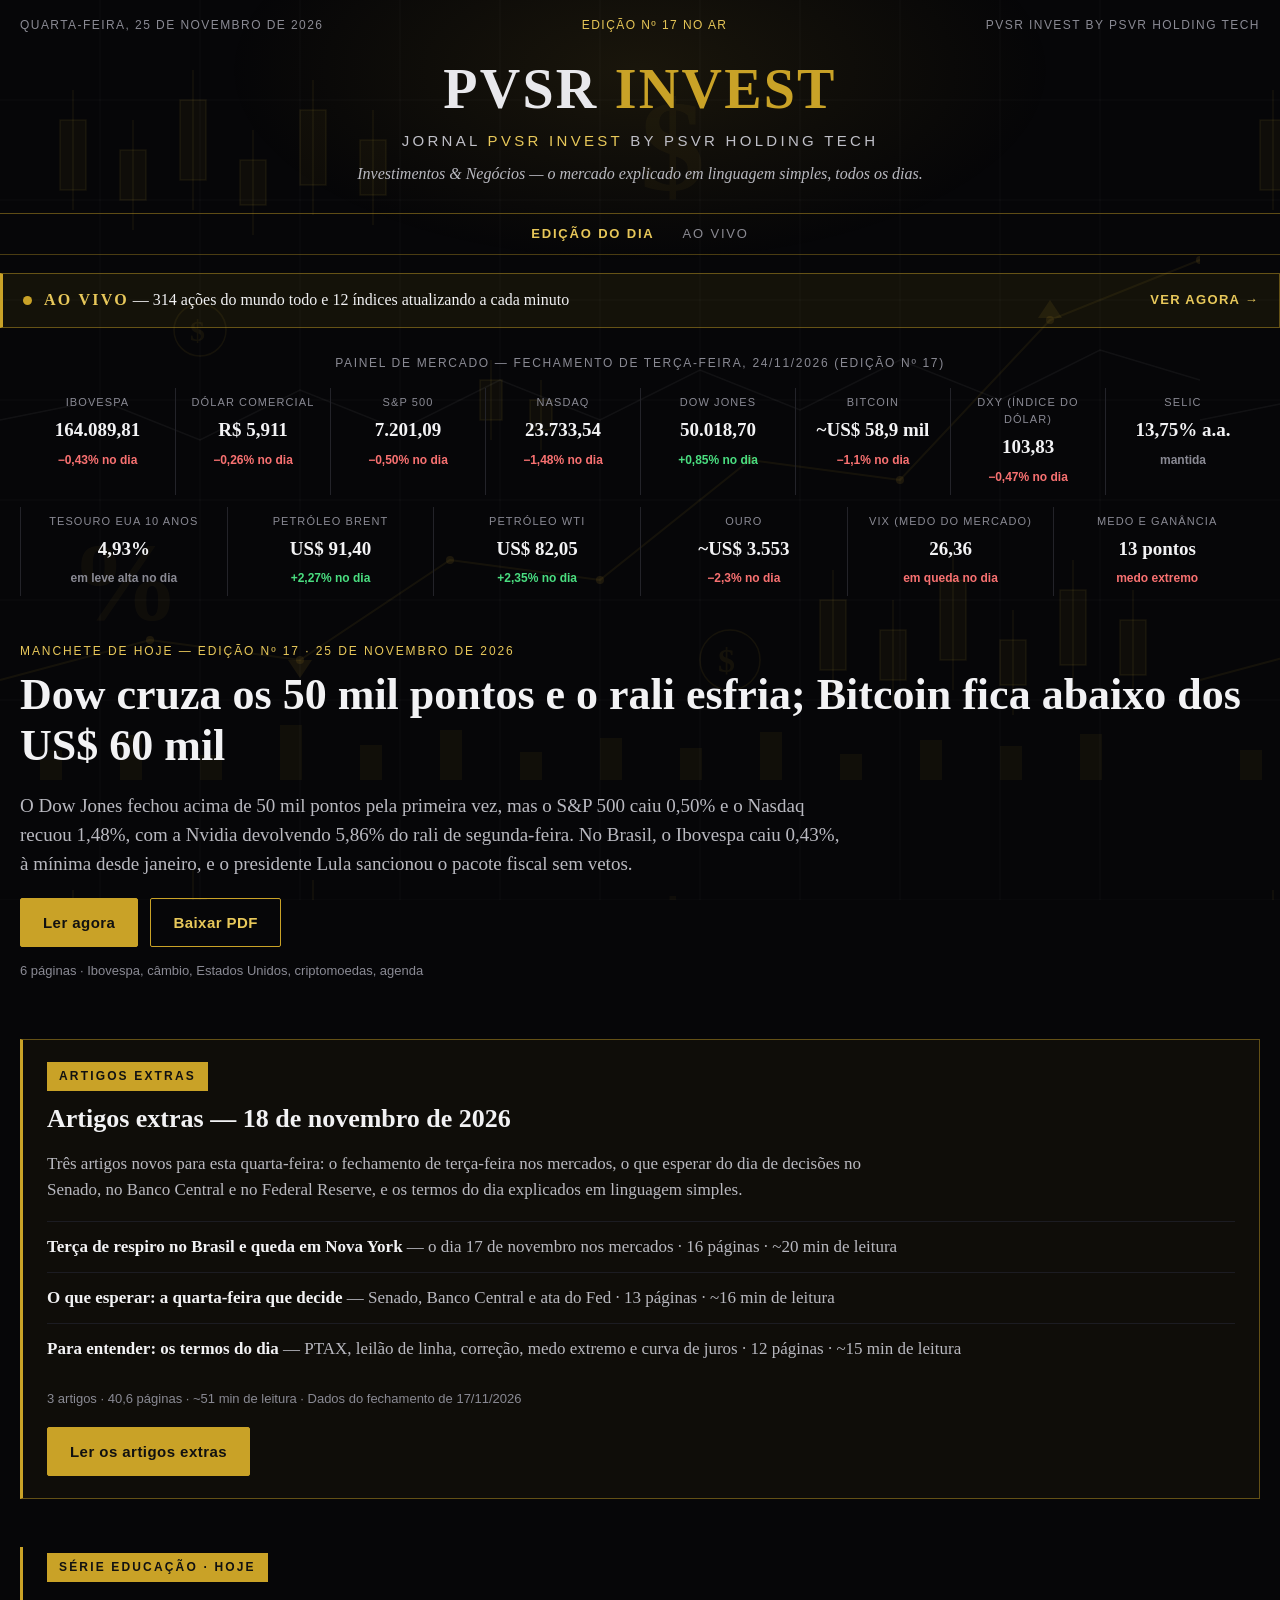
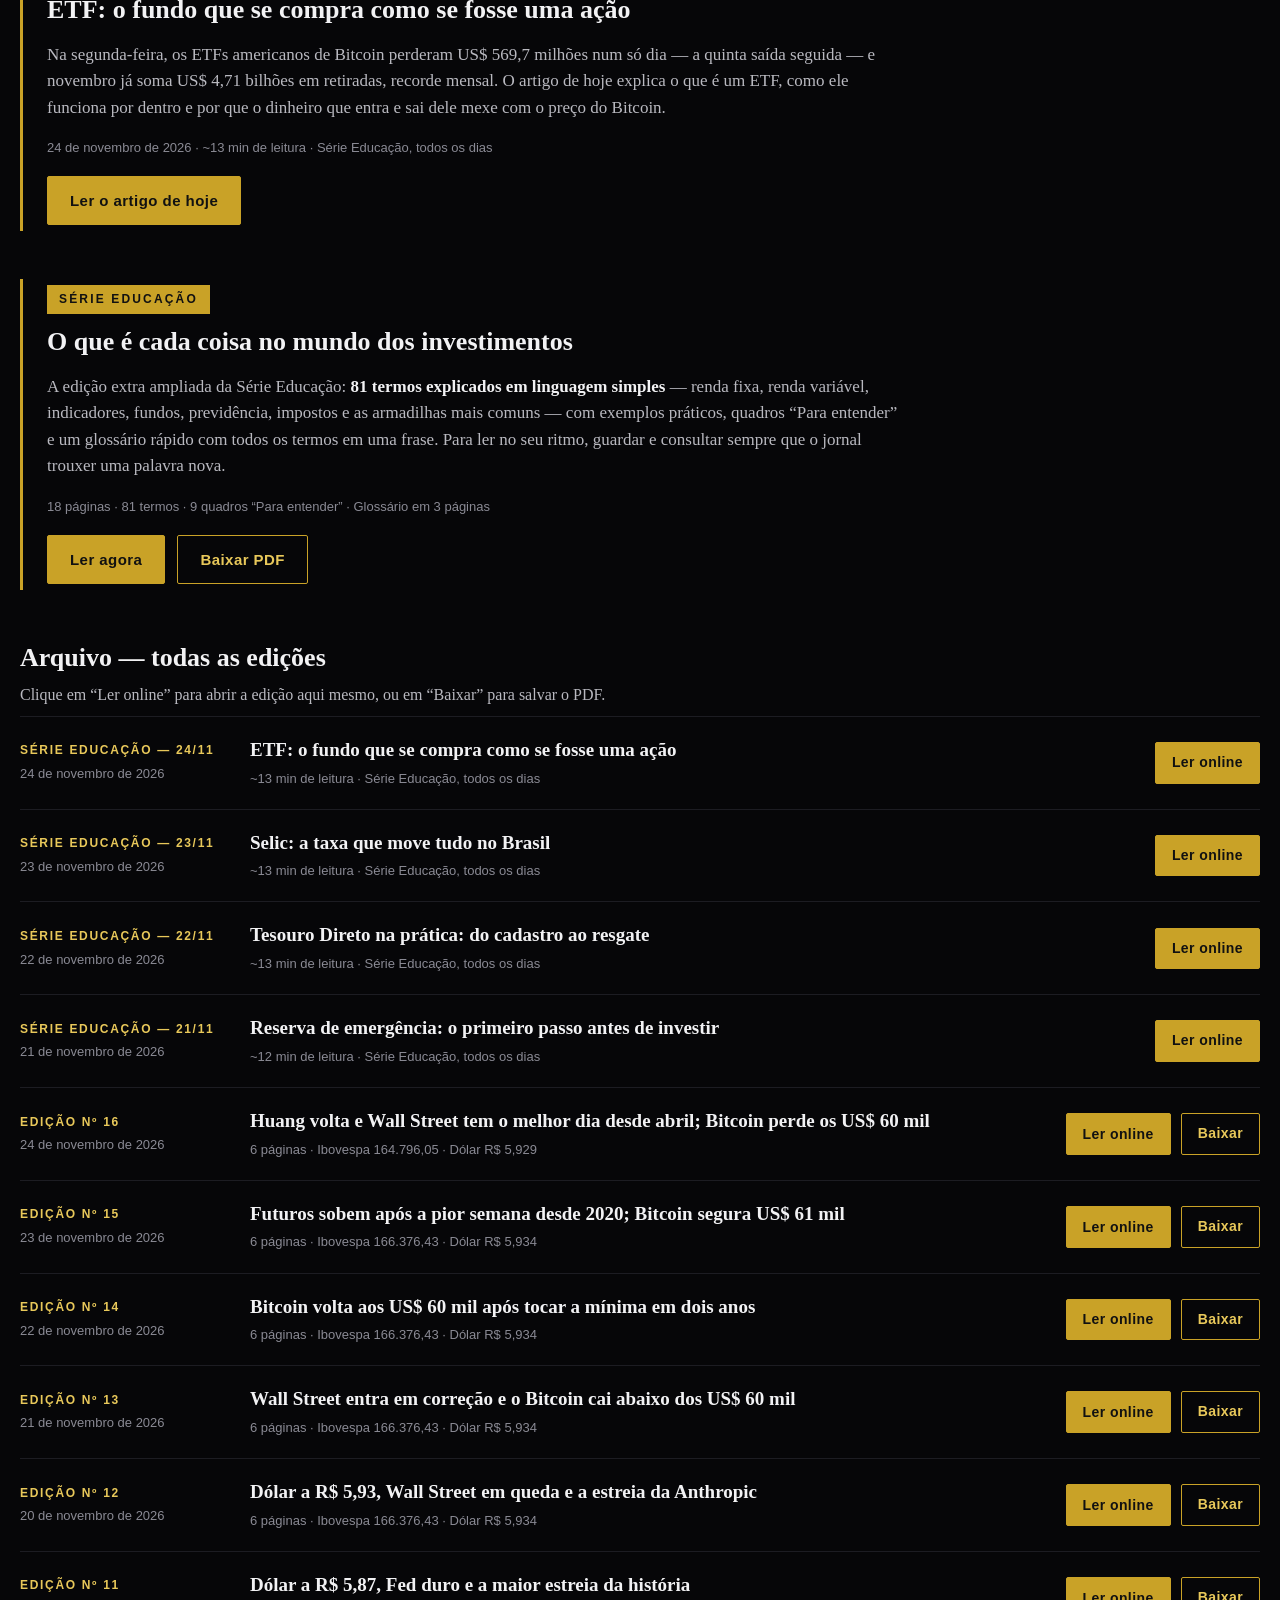
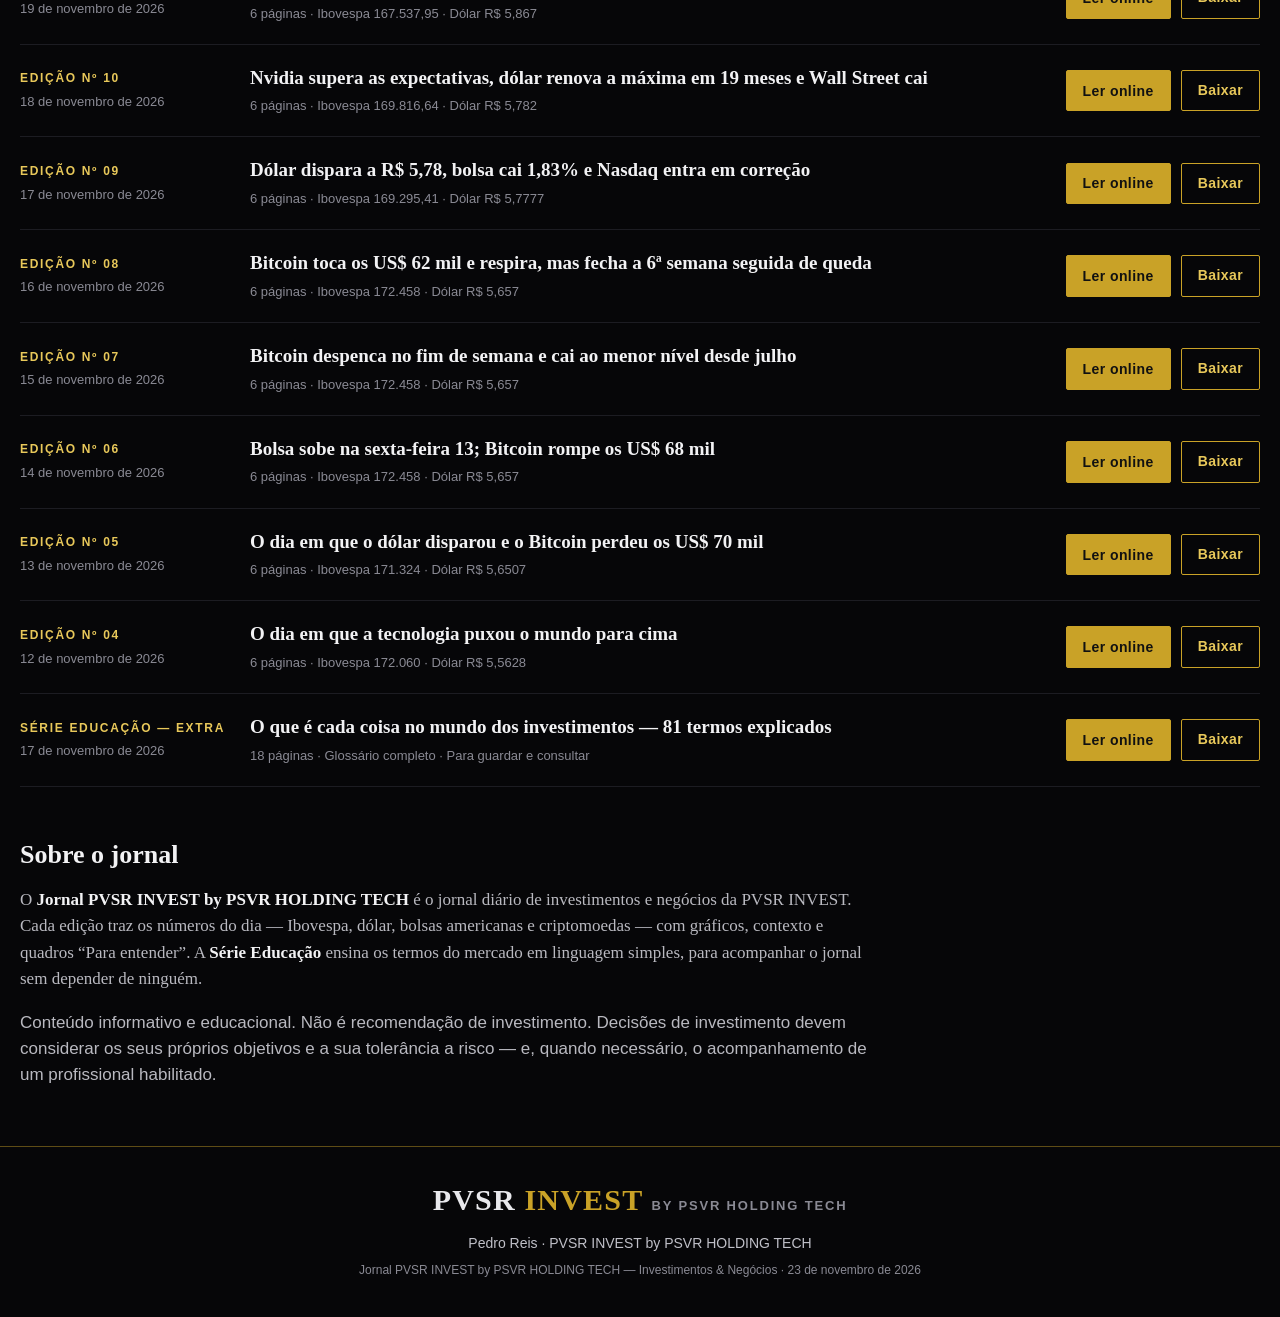
==== index.html @ eadd8244 "Edição nº 17 — 25 de novembro de 2026" ====
<!DOCTYPE html>
<html lang="pt-BR">
<head>
<meta charset="UTF-8">
<meta name="viewport" content="width=device-width, initial-scale=1.0">
<title>Jornal PVSR INVEST by PSVR HOLDING TECH — Investimentos &amp; Negócios</title>
<meta name="description" content="Jornal diário de investimentos e negócios da PVSR INVEST by PSVR HOLDING TECH. Edições diárias e Série Educação. Conteúdo informativo e educacional.">
<link rel="stylesheet" href="style.css">
</head>
<body>

<header class="masthead">
  <div class="masthead-top">
    <span>Quarta-feira, 25 de novembro de 2026</span>
    <span class="masthead-ed">Edição nº 17 no ar</span>
    <span>PVSR INVEST by PSVR HOLDING TECH</span>
  </div>
  <div class="masthead-title">
    <div class="monogram"><span class="mono-pvsr">PVSR</span> <span class="mono-invest">INVEST</span></div>
    <div class="masthead-sub">Jornal <span class="gold">PVSR INVEST</span> by PSVR HOLDING TECH</div>
    <div class="masthead-tag">Investimentos &amp; Negócios — o mercado explicado em linguagem simples, todos os dias.</div>
  </div>
</header>

<nav class="sitenav" aria-label="Navegação do jornal">
  <a href="index.html" class="active">Edição do dia</a>
  <a href="ao-vivo.html">Ao vivo</a>
</nav>

<a class="live-banner" href="ao-vivo.html">
  <span class="live-dot"></span>
  <span class="live-banner-text"><strong>AO VIVO</strong> — 314 ações do mundo todo e 12 índices atualizando a cada minuto</span>
  <span class="live-banner-cta">Ver agora →</span>
</a>

<section class="ticker" aria-label="Painel de mercado">
  <div class="ticker-head">Painel de mercado — fechamento de terça-feira, 24/11/2026 (edição nº 17)</div>
  <div class="ticker-strip">
    <div class="tick"><span class="tick-name">Ibovespa</span><span class="tick-val">164.089,81</span><span class="tick-var down">−0,43% no dia</span></div>
    <div class="tick"><span class="tick-name">Dólar comercial</span><span class="tick-val">R$ 5,911</span><span class="tick-var down">−0,26% no dia</span></div>
    <div class="tick"><span class="tick-name">S&amp;P 500</span><span class="tick-val">7.201,09</span><span class="tick-var down">−0,50% no dia</span></div>
    <div class="tick"><span class="tick-name">Nasdaq</span><span class="tick-val">23.733,54</span><span class="tick-var down">−1,48% no dia</span></div>
    <div class="tick"><span class="tick-name">Dow Jones</span><span class="tick-val">50.018,70</span><span class="tick-var up">+0,85% no dia</span></div>
    <div class="tick"><span class="tick-name">Bitcoin</span><span class="tick-val">~US$ 58,9 mil</span><span class="tick-var down">−1,1% no dia</span></div>
    <div class="tick"><span class="tick-name">DXY (índice do dólar)</span><span class="tick-val">103,83</span><span class="tick-var down">−0,47% no dia</span></div>
    <div class="tick"><span class="tick-name">Selic</span><span class="tick-val">13,75% a.a.</span><span class="tick-var neutral">mantida</span></div>
    <div class="tick"><span class="tick-name">Tesouro EUA 10 anos</span><span class="tick-val">4,93%</span><span class="tick-var neutral">em leve alta no dia</span></div>
    <div class="tick"><span class="tick-name">Petróleo Brent</span><span class="tick-val">US$ 91,40</span><span class="tick-var up">+2,27% no dia</span></div>
    <div class="tick"><span class="tick-name">Petróleo WTI</span><span class="tick-val">US$ 82,05</span><span class="tick-var up">+2,35% no dia</span></div>
    <div class="tick"><span class="tick-name">Ouro</span><span class="tick-val">~US$ 3.553</span><span class="tick-var down">−2,3% no dia</span></div>
    <div class="tick"><span class="tick-name">VIX (medo do mercado)</span><span class="tick-val">26,36</span><span class="tick-var down">em queda no dia</span></div>
    <div class="tick"><span class="tick-name">Medo e ganância</span><span class="tick-val">13 pontos</span><span class="tick-var down">medo extremo</span></div>
  </div>
</section>

<main>
  <section class="hero">
    <div class="hero-kicker">Manchete de hoje — Edição nº 17 · 25 de novembro de 2026</div>
    <h1>Dow cruza os 50 mil pontos e o rali esfria; Bitcoin fica abaixo dos US$ 60 mil</h1>
    <p class="hero-text">O Dow Jones fechou acima de 50 mil pontos pela primeira vez, mas o S&amp;P 500 caiu 0,50% e o Nasdaq recuou 1,48%, com a Nvidia devolvendo 5,86% do rali de segunda-feira. No Brasil, o Ibovespa caiu 0,43%, à mínima desde janeiro, e o presidente Lula sancionou o pacote fiscal sem vetos.</p>
    <div class="hero-actions">
      <button class="btn btn-gold" data-pdf="pdfs/relatorio-pvsr-invest-2026-11-25.pdf" data-title="Edição nº 17 — 25 de novembro de 2026">Ler agora</button>
      <a class="btn btn-outline" href="pdfs/relatorio-pvsr-invest-2026-11-25.pdf" download="PVSR INVEST — Investimentos &amp; Negócios — Edição 17 — 2026-11-25.pdf">Baixar PDF</a>
    </div>
    <div class="hero-meta">6 páginas · Ibovespa, câmbio, Estados Unidos, criptomoedas, agenda</div>
  </section>

  <section class="extras" aria-label="Artigos extras">
    <div class="extras-badge">Artigos extras</div>
    <h2>Artigos extras — 18 de novembro de 2026</h2>
    <p>Três artigos novos para esta quarta-feira: o fechamento de terça-feira nos mercados, o que esperar do dia de decisões no Senado, no Banco Central e no Federal Reserve, e os termos do dia explicados em linguagem simples.</p>
    <ul class="extras-list">
      <li><strong>Terça de respiro no Brasil e queda em Nova York</strong> — o dia 17 de novembro nos mercados · 16 páginas · ~20 min de leitura</li>
      <li><strong>O que esperar: a quarta-feira que decide</strong> — Senado, Banco Central e ata do Fed · 13 páginas · ~16 min de leitura</li>
      <li><strong>Para entender: os termos do dia</strong> — PTAX, leilão de linha, correção, medo extremo e curva de juros · 12 páginas · ~15 min de leitura</li>
    </ul>
    <div class="extras-meta">3 artigos · 40,6 páginas · ~51 min de leitura · Dados do fechamento de 17/11/2026</div>
    <div class="hero-actions">
      <a class="btn btn-gold" href="extras-2026-11-18.html">Ler os artigos extras</a>
    </div>
  </section>

  <section class="educacao">
    <div class="educacao-badge">Série Educação · Hoje</div>
    <h2>ETF: o fundo que se compra como se fosse uma ação</h2>
    <p>Na segunda-feira, os ETFs americanos de Bitcoin perderam US$ 569,7 milhões num só dia — a quinta saída seguida — e novembro já soma US$ 4,71 bilhões em retiradas, recorde mensal. O artigo de hoje explica o que é um ETF, como ele funciona por dentro e por que o dinheiro que entra e sai dele mexe com o preço do Bitcoin.</p>
    <div class="educacao-meta">24 de novembro de 2026 · ~13 min de leitura · Série Educação, todos os dias</div>
    <div class="hero-actions">
      <a class="btn btn-gold" href="serie-educacao-2026-11-24.html">Ler o artigo de hoje</a>
    </div>
  </section>

  <section class="educacao">
    <div class="educacao-badge">Série Educação</div>
    <h2>O que é cada coisa no mundo dos investimentos</h2>
    <p>A edição extra ampliada da Série Educação: <strong>81 termos explicados em linguagem simples</strong> — renda fixa, renda variável, indicadores, fundos, previdência, impostos e as armadilhas mais comuns — com exemplos práticos, quadros “Para entender” e um glossário rápido com todos os termos em uma frase. Para ler no seu ritmo, guardar e consultar sempre que o jornal trouxer uma palavra nova.</p>
    <div class="educacao-meta">18 páginas · 81 termos · 9 quadros “Para entender” · Glossário em 3 páginas</div>
    <div class="hero-actions">
      <button class="btn btn-gold" data-pdf="pdfs/relatorio-pvsr-invest-serie-educacao-2026-11-17.pdf" data-title="Série Educação — Edição Extra — 17 de novembro de 2026">Ler agora</button>
      <a class="btn btn-outline" href="pdfs/relatorio-pvsr-invest-serie-educacao-2026-11-17.pdf" download="PVSR INVEST — Investimentos &amp; Negócios — Série Educação — Edição Extra — 2026-11-17.pdf">Baixar PDF</a>
    </div>
  </section>

  <section class="reader" id="reader" hidden>
    <div class="reader-bar">
      <span class="reader-title" id="reader-title">Leitura</span>
      <div class="reader-actions">
        <a class="btn btn-small" id="reader-download" href="#" download>Baixar PDF</a>
        <button class="btn btn-small btn-outline" id="reader-close">Fechar leitura</button>
      </div>
    </div>
    <iframe id="reader-frame" title="Leitor de PDF" src="about:blank"></iframe>
  </section>

  <section class="arquivo">
    <h2>Arquivo — todas as edições</h2>
    <p class="arquivo-sub">Clique em “Ler online” para abrir a edição aqui mesmo, ou em “Baixar” para salvar o PDF.</p>
    <div class="lista">

      <article class="row row-extra">
        <div class="row-id"><div class="row-num">Série Educação — 24/11</div><div class="row-date">24 de novembro de 2026</div></div>
        <div class="row-main"><h3>ETF: o fundo que se compra como se fosse uma ação</h3><div class="row-meta">~13 min de leitura · Série Educação, todos os dias</div></div>
        <div class="row-actions">
          <a class="btn btn-small btn-gold" href="serie-educacao-2026-11-24.html">Ler online</a>
        </div>
      </article>

      <article class="row row-extra">
        <div class="row-id"><div class="row-num">Série Educação — 23/11</div><div class="row-date">23 de novembro de 2026</div></div>
        <div class="row-main"><h3>Selic: a taxa que move tudo no Brasil</h3><div class="row-meta">~13 min de leitura · Série Educação, todos os dias</div></div>
        <div class="row-actions">
          <a class="btn btn-small btn-gold" href="serie-educacao-2026-11-23.html">Ler online</a>
        </div>
      </article>

      <article class="row row-extra">
        <div class="row-id"><div class="row-num">Série Educação — 22/11</div><div class="row-date">22 de novembro de 2026</div></div>
        <div class="row-main"><h3>Tesouro Direto na prática: do cadastro ao resgate</h3><div class="row-meta">~13 min de leitura · Série Educação, todos os dias</div></div>
        <div class="row-actions">
          <a class="btn btn-small btn-gold" href="serie-educacao-2026-11-22.html">Ler online</a>
        </div>
      </article>

      <article class="row row-extra">
        <div class="row-id"><div class="row-num">Série Educação — 21/11</div><div class="row-date">21 de novembro de 2026</div></div>
        <div class="row-main"><h3>Reserva de emergência: o primeiro passo antes de investir</h3><div class="row-meta">~12 min de leitura · Série Educação, todos os dias</div></div>
        <div class="row-actions">
          <a class="btn btn-small btn-gold" href="serie-educacao-2026-11-21.html">Ler online</a>
        </div>
      </article>

      <article class="row">
        <div class="row-id"><div class="row-num">Edição nº 16</div><div class="row-date">24 de novembro de 2026</div></div>
        <div class="row-main"><h3>Huang volta e Wall Street tem o melhor dia desde abril; Bitcoin perde os US$ 60 mil</h3><div class="row-meta">6 páginas · Ibovespa 164.796,05 · Dólar R$ 5,929</div></div>
        <div class="row-actions">
          <button class="btn btn-small btn-gold" data-pdf="pdfs/relatorio-pvsr-invest-2026-11-24.pdf" data-title="Edição nº 16 — 24 de novembro de 2026">Ler online</button>
          <a class="btn btn-small btn-outline" href="pdfs/relatorio-pvsr-invest-2026-11-24.pdf" download="PVSR INVEST — Investimentos &amp; Negócios — Edição 16 — 2026-11-24.pdf">Baixar</a>
        </div>
      </article>

      <article class="row">
        <div class="row-id"><div class="row-num">Edição nº 15</div><div class="row-date">23 de novembro de 2026</div></div>
        <div class="row-main"><h3>Futuros sobem após a pior semana desde 2020; Bitcoin segura US$ 61 mil</h3><div class="row-meta">6 páginas · Ibovespa 166.376,43 · Dólar R$ 5,934</div></div>
        <div class="row-actions">
          <button class="btn btn-small btn-gold" data-pdf="pdfs/relatorio-pvsr-invest-2026-11-23.pdf" data-title="Edição nº 15 — 23 de novembro de 2026">Ler online</button>
          <a class="btn btn-small btn-outline" href="pdfs/relatorio-pvsr-invest-2026-11-23.pdf" download="PVSR INVEST — Investimentos &amp; Negócios — Edição 15 — 2026-11-23.pdf">Baixar</a>
        </div>
      </article>

      <article class="row">
        <div class="row-id"><div class="row-num">Edição nº 14</div><div class="row-date">22 de novembro de 2026</div></div>
        <div class="row-main"><h3>Bitcoin volta aos US$ 60 mil após tocar a mínima em dois anos</h3><div class="row-meta">6 páginas · Ibovespa 166.376,43 · Dólar R$ 5,934</div></div>
        <div class="row-actions">
          <button class="btn btn-small btn-gold" data-pdf="pdfs/relatorio-pvsr-invest-2026-11-22.pdf" data-title="Edição nº 14 — 22 de novembro de 2026">Ler online</button>
          <a class="btn btn-small btn-outline" href="pdfs/relatorio-pvsr-invest-2026-11-22.pdf" download="PVSR INVEST — Investimentos &amp; Negócios — Edição 14 — 2026-11-22.pdf">Baixar</a>
        </div>
      </article>

      <article class="row">
        <div class="row-id"><div class="row-num">Edição nº 13</div><div class="row-date">21 de novembro de 2026</div></div>
        <div class="row-main"><h3>Wall Street entra em correção e o Bitcoin cai abaixo dos US$ 60 mil</h3><div class="row-meta">6 páginas · Ibovespa 166.376,43 · Dólar R$ 5,934</div></div>
        <div class="row-actions">
          <button class="btn btn-small btn-gold" data-pdf="pdfs/relatorio-pvsr-invest-2026-11-21.pdf" data-title="Edição nº 13 — 21 de novembro de 2026">Ler online</button>
          <a class="btn btn-small btn-outline" href="pdfs/relatorio-pvsr-invest-2026-11-21.pdf" download="PVSR INVEST — Investimentos &amp; Negócios — Edição 13 — 2026-11-21.pdf">Baixar</a>
        </div>
      </article>

      <article class="row">
        <div class="row-id"><div class="row-num">Edição nº 12</div><div class="row-date">20 de novembro de 2026</div></div>
        <div class="row-main"><h3>Dólar a R$ 5,93, Wall Street em queda e a estreia da Anthropic</h3><div class="row-meta">6 páginas · Ibovespa 166.376,43 · Dólar R$ 5,934</div></div>
        <div class="row-actions">
          <button class="btn btn-small btn-gold" data-pdf="pdfs/relatorio-pvsr-invest-2026-11-20.pdf" data-title="Edição nº 12 — 20 de novembro de 2026">Ler online</button>
          <a class="btn btn-small btn-outline" href="pdfs/relatorio-pvsr-invest-2026-11-20.pdf" download="PVSR INVEST — Investimentos &amp; Negócios — Edição 12 — 2026-11-20.pdf">Baixar</a>
        </div>
      </article>

      <article class="row">
        <div class="row-id"><div class="row-num">Edição nº 11</div><div class="row-date">19 de novembro de 2026</div></div>
        <div class="row-main"><h3>Dólar a R$ 5,87, Fed duro e a maior estreia da história</h3><div class="row-meta">6 páginas · Ibovespa 167.537,95 · Dólar R$ 5,867</div></div>
        <div class="row-actions">
          <button class="btn btn-small btn-gold" data-pdf="pdfs/relatorio-pvsr-invest-2026-11-19.pdf" data-title="Edição nº 11 — 19 de novembro de 2026">Ler online</button>
          <a class="btn btn-small btn-outline" href="pdfs/relatorio-pvsr-invest-2026-11-19.pdf" download="PVSR INVEST — Investimentos &amp; Negócios — Edição 11 — 2026-11-19.pdf">Baixar</a>
        </div>
      </article>

      <article class="row">
        <div class="row-id"><div class="row-num">Edição nº 10</div><div class="row-date">18 de novembro de 2026</div></div>
        <div class="row-main"><h3>Nvidia supera as expectativas, dólar renova a máxima em 19 meses e Wall Street cai</h3><div class="row-meta">6 páginas · Ibovespa 169.816,64 · Dólar R$ 5,782</div></div>
        <div class="row-actions">
          <button class="btn btn-small btn-gold" data-pdf="pdfs/relatorio-pvsr-invest-2026-11-18.pdf" data-title="Edição nº 10 — 18 de novembro de 2026">Ler online</button>
          <a class="btn btn-small btn-outline" href="pdfs/relatorio-pvsr-invest-2026-11-18.pdf" download="PVSR INVEST — Investimentos &amp; Negócios — Edição 10 — 2026-11-18.pdf">Baixar</a>
        </div>
      </article>

      <article class="row">
        <div class="row-id"><div class="row-num">Edição nº 09</div><div class="row-date">17 de novembro de 2026</div></div>
        <div class="row-main"><h3>Dólar dispara a R$ 5,78, bolsa cai 1,83% e Nasdaq entra em correção</h3><div class="row-meta">6 páginas · Ibovespa 169.295,41 · Dólar R$ 5,7777</div></div>
        <div class="row-actions">
          <button class="btn btn-small btn-gold" data-pdf="pdfs/relatorio-pvsr-invest-2026-11-17.pdf" data-title="Edição nº 09 — 17 de novembro de 2026">Ler online</button>
          <a class="btn btn-small btn-outline" href="pdfs/relatorio-pvsr-invest-2026-11-17.pdf" download="PVSR INVEST — Investimentos &amp; Negócios — Edição 09 — 2026-11-17.pdf">Baixar</a>
        </div>
      </article>

      <article class="row">
        <div class="row-id"><div class="row-num">Edição nº 08</div><div class="row-date">16 de novembro de 2026</div></div>
        <div class="row-main"><h3>Bitcoin toca os US$ 62 mil e respira, mas fecha a 6ª semana seguida de queda</h3><div class="row-meta">6 páginas · Ibovespa 172.458 · Dólar R$ 5,657</div></div>
        <div class="row-actions">
          <button class="btn btn-small btn-gold" data-pdf="pdfs/relatorio-pvsr-invest-2026-11-16.pdf" data-title="Edição nº 08 — 16 de novembro de 2026">Ler online</button>
          <a class="btn btn-small btn-outline" href="pdfs/relatorio-pvsr-invest-2026-11-16.pdf" download="PVSR INVEST — Investimentos &amp; Negócios — Edição 08 — 2026-11-16.pdf">Baixar</a>
        </div>
      </article>

      <article class="row">
        <div class="row-id"><div class="row-num">Edição nº 07</div><div class="row-date">15 de novembro de 2026</div></div>
        <div class="row-main"><h3>Bitcoin despenca no fim de semana e cai ao menor nível desde julho</h3><div class="row-meta">6 páginas · Ibovespa 172.458 · Dólar R$ 5,657</div></div>
        <div class="row-actions">
          <button class="btn btn-small btn-gold" data-pdf="pdfs/relatorio-pvsr-invest-2026-11-15.pdf" data-title="Edição nº 07 — 15 de novembro de 2026">Ler online</button>
          <a class="btn btn-small btn-outline" href="pdfs/relatorio-pvsr-invest-2026-11-15.pdf" download="PVSR INVEST — Investimentos &amp; Negócios — Edição 07 — 2026-11-15.pdf">Baixar</a>
        </div>
      </article>

      <article class="row">
        <div class="row-id"><div class="row-num">Edição nº 06</div><div class="row-date">14 de novembro de 2026</div></div>
        <div class="row-main"><h3>Bolsa sobe na sexta-feira 13; Bitcoin rompe os US$ 68 mil</h3><div class="row-meta">6 páginas · Ibovespa 172.458 · Dólar R$ 5,657</div></div>
        <div class="row-actions">
          <button class="btn btn-small btn-gold" data-pdf="pdfs/relatorio-pvsr-invest-2026-11-14.pdf" data-title="Edição nº 06 — 14 de novembro de 2026">Ler online</button>
          <a class="btn btn-small btn-outline" href="pdfs/relatorio-pvsr-invest-2026-11-14.pdf" download="PVSR INVEST — Investimentos &amp; Negócios — Edição 06 — 2026-11-14.pdf">Baixar</a>
        </div>
      </article>

      <article class="row">
        <div class="row-id"><div class="row-num">Edição nº 05</div><div class="row-date">13 de novembro de 2026</div></div>
        <div class="row-main"><h3>O dia em que o dólar disparou e o Bitcoin perdeu os US$ 70 mil</h3><div class="row-meta">6 páginas · Ibovespa 171.324 · Dólar R$ 5,6507</div></div>
        <div class="row-actions">
          <button class="btn btn-small btn-gold" data-pdf="pdfs/relatorio-pvsr-invest-2026-11-13.pdf" data-title="Edição nº 05 — 13 de novembro de 2026">Ler online</button>
          <a class="btn btn-small btn-outline" href="pdfs/relatorio-pvsr-invest-2026-11-13.pdf" download="PVSR INVEST — Investimentos &amp; Negócios — Edição 05 — 2026-11-13.pdf">Baixar</a>
        </div>
      </article>

      <article class="row">
        <div class="row-id"><div class="row-num">Edição nº 04</div><div class="row-date">12 de novembro de 2026</div></div>
        <div class="row-main"><h3>O dia em que a tecnologia puxou o mundo para cima</h3><div class="row-meta">6 páginas · Ibovespa 172.060 · Dólar R$ 5,5628</div></div>
        <div class="row-actions">
          <button class="btn btn-small btn-gold" data-pdf="pdfs/relatorio-pvsr-invest-2026-11-12.pdf" data-title="Edição nº 04 — 12 de novembro de 2026">Ler online</button>
          <a class="btn btn-small btn-outline" href="pdfs/relatorio-pvsr-invest-2026-11-12.pdf" download="PVSR INVEST — Investimentos &amp; Negócios — Edição 04 — 2026-11-12.pdf">Baixar</a>
        </div>
      </article>

      <article class="row row-extra">
        <div class="row-id"><div class="row-num">Série Educação — Extra</div><div class="row-date">17 de novembro de 2026</div></div>
        <div class="row-main"><h3>O que é cada coisa no mundo dos investimentos — 81 termos explicados</h3><div class="row-meta">18 páginas · Glossário completo · Para guardar e consultar</div></div>
        <div class="row-actions">
          <button class="btn btn-small btn-gold" data-pdf="pdfs/relatorio-pvsr-invest-serie-educacao-2026-11-17.pdf" data-title="Série Educação — Edição Extra — 17 de novembro de 2026">Ler online</button>
          <a class="btn btn-small btn-outline" href="pdfs/relatorio-pvsr-invest-serie-educacao-2026-11-17.pdf" download="PVSR INVEST — Investimentos &amp; Negócios — Série Educação — Edição Extra — 2026-11-17.pdf">Baixar</a>
        </div>
      </article>

    </div>
  </section>

  <section class="sobre">
    <h2>Sobre o jornal</h2>
    <p>O <strong>Jornal PVSR INVEST by PSVR HOLDING TECH</strong> é o jornal diário de investimentos e negócios da PVSR INVEST. Cada edição traz os números do dia — Ibovespa, dólar, bolsas americanas e criptomoedas — com gráficos, contexto e quadros “Para entender”. A <strong>Série Educação</strong> ensina os termos do mercado em linguagem simples, para acompanhar o jornal sem depender de ninguém.</p>
    <p class="aviso">Conteúdo informativo e educacional. Não é recomendação de investimento. Decisões de investimento devem considerar os seus próprios objetivos e a sua tolerância a risco — e, quando necessário, o acompanhamento de um profissional habilitado.</p>
  </section>
</main>

<footer>
  <div class="footer-mono"><span class="mono-pvsr">PVSR</span> <span class="mono-invest">INVEST</span> <span class="footer-by">by PSVR Holding Tech</span></div>
  <div class="footer-credit">Pedro Reis · PVSR INVEST by PSVR HOLDING TECH</div>
  <div class="footer-note">Jornal PVSR INVEST by PSVR HOLDING TECH — Investimentos &amp; Negócios · 23 de novembro de 2026</div>
</footer>

<script src="app.js"></script>
</body>
</html>
---- style.css ----
/* Jornal PVSR INVEST by PVSR HOLDING TECH — v2: limpo, com desenhos de investimento no fundo */
:root{
  --bg:#060608;
  --line:#232329;
  --hairline:#1c1c22;
  --silver:#c0c0c8;
  --silver-dim:#8a8a94;
  --gold:#c9a227;
  --gold-bright:#e8c85a;
  --gold-faint:rgba(201,162,39,.45);
  --text:#f2f2f4;
  --text-dim:#b9b9c0;
  --green:#4ade80;
  --red:#f87171;
}
*{box-sizing:border-box}
html{scroll-behavior:smooth}
body{
  margin:0;
  background:var(--bg);
  color:var(--text);
  font-family:Georgia,'Times New Roman',serif;
  line-height:1.55;
  overflow-x:hidden;
}
/* Fundo de investimento: grade de gráfico + candlesticks + linha subindo, bem apagado */
body::before{
  content:"";
  position:fixed;
  inset:0;
  z-index:0;
  pointer-events:none;
  background-image:url("data:image/svg+xml,%3Csvg xmlns='http://www.w3.org/2000/svg' width='1200' height='800' viewBox='0 0 1200 800'%3E%3Cg stroke='%238a8a94' stroke-opacity='0.05' stroke-width='1'%3E%3Cpath d='M0 100H1200M0 200H1200M0 300H1200M0 400H1200M0 500H1200M0 600H1200M0 700H1200M100 0V800M200 0V800M300 0V800M400 0V800M500 0V800M600 0V800M700 0V800M800 0V800M900 0V800M1000 0V800M1100 0V800'/%3E%3C/g%3E%3Cg fill='%23c9a227' fill-opacity='0.05' stroke='%23c9a227' stroke-opacity='0.08' stroke-width='1.5'%3E%3Crect x='60' y='120' width='26' height='70'/%3E%3Cpath d='M73 90V210'/%3E%3Crect x='120' y='150' width='26' height='50'/%3E%3Cpath d='M133 120V230'/%3E%3Crect x='180' y='100' width='26' height='80'/%3E%3Cpath d='M193 70V210'/%3E%3Crect x='240' y='160' width='26' height='45'/%3E%3Cpath d='M253 130V235'/%3E%3Crect x='300' y='110' width='26' height='75'/%3E%3Cpath d='M313 80V215'/%3E%3Crect x='360' y='140' width='26' height='55'/%3E%3Cpath d='M373 110V225'/%3E%3Crect x='480' y='380' width='22' height='40'/%3E%3Cpath d='M491 360V440'/%3E%3Crect x='530' y='400' width='22' height='30'/%3E%3Cpath d='M541 380V450'/%3E%3Crect x='820' y='600' width='26' height='70'/%3E%3Cpath d='M833 570V700'/%3E%3Crect x='880' y='630' width='26' height='50'/%3E%3Cpath d='M893 600V710'/%3E%3Crect x='940' y='580' width='26' height='80'/%3E%3Cpath d='M953 550V690'/%3E%3Crect x='1000' y='640' width='26' height='45'/%3E%3Cpath d='M1013 610V715'/%3E%3Crect x='1060' y='590' width='26' height='75'/%3E%3Cpath d='M1073 560V695'/%3E%3Crect x='1120' y='620' width='26' height='55'/%3E%3Cpath d='M1133 590V705'/%3E%3C/g%3E%3Cpath d='M0 680 L150 640 L300 660 L450 560 L600 580 L750 460 L900 480 L1050 320 L1200 260' fill='none' stroke='%23c9a227' stroke-opacity='0.08' stroke-width='2'/%3E%3Cg fill='%23c9a227' fill-opacity='0.12'%3E%3Ccircle cx='150' cy='640' r='4'/%3E%3Ccircle cx='300' cy='660' r='4'/%3E%3Ccircle cx='450' cy='560' r='4'/%3E%3Ccircle cx='600' cy='580' r='4'/%3E%3Ccircle cx='750' cy='460' r='4'/%3E%3Ccircle cx='900' cy='480' r='4'/%3E%3Ccircle cx='1050' cy='320' r='4'/%3E%3Ccircle cx='1200' cy='260' r='4'/%3E%3C/g%3E%3Cpath d='M0 420 L100 400 L200 440 L300 390 L400 430 L500 380 L600 420 L700 370 L800 410 L900 360 L1000 400 L1100 350 L1200 380' fill='none' stroke='%23c0c0c8' stroke-opacity='0.06' stroke-width='1.5'/%3E%3Cg fill='%23c9a227' fill-opacity='0.06'%3E%3Crect x='40' y='750' width='22' height='30'/%3E%3Crect x='120' y='735' width='22' height='45'/%3E%3Crect x='200' y='755' width='22' height='25'/%3E%3Crect x='280' y='725' width='22' height='55'/%3E%3Crect x='360' y='745' width='22' height='35'/%3E%3Crect x='440' y='730' width='22' height='50'/%3E%3Crect x='520' y='752' width='22' height='28'/%3E%3Crect x='600' y='738' width='22' height='42'/%3E%3Crect x='680' y='748' width='22' height='32'/%3E%3Crect x='760' y='732' width='22' height='48'/%3E%3Crect x='840' y='754' width='22' height='26'/%3E%3Crect x='920' y='740' width='22' height='40'/%3E%3Crect x='1000' y='746' width='22' height='34'/%3E%3Crect x='1080' y='734' width='22' height='46'/%3E%3C/g%3E%3Ctext x='640' y='190' font-family='Georgia,serif' font-size='130' font-weight='700' fill='%23c9a227' fill-opacity='0.05'%3E$%3C/text%3E%3Ctext x='70' y='620' font-family='Georgia,serif' font-size='110' font-weight='700' fill='%23c9a227' fill-opacity='0.05'%3E%25%3C/text%3E%3Cg stroke='%23c9a227' stroke-opacity='0.08' stroke-width='1.5' fill='none'%3E%3Ccircle cx='730' cy='660' r='30'/%3E%3Ccircle cx='200' cy='330' r='26'/%3E%3C/g%3E%3Ctext x='718' y='672' font-family='Georgia,serif' font-size='34' font-weight='700' fill='%23c9a227' fill-opacity='0.08'%3E$%3C/text%3E%3Ctext x='190' y='341' font-family='Georgia,serif' font-size='30' font-weight='700' fill='%23c9a227' fill-opacity='0.08'%3E$%3C/text%3E%3Cg fill='%23c9a227' fill-opacity='0.10'%3E%3Cpath d='M1050 300 L1062 318 L1038 318 Z'/%3E%3Cpath d='M300 678 L312 660 L288 660 Z'/%3E%3C/g%3E%3C/svg%3E");
  background-size:1200px 800px;
  background-repeat:repeat;
}
header,section,main,footer{position:relative;z-index:1}
a{color:var(--gold-bright)}
button{font-family:inherit;cursor:pointer}
img,iframe,video{max-width:100%}

/* Masthead */
.masthead{border-bottom:1px solid var(--gold-faint);padding:0 0 22px}
.masthead::before{
  content:"";
  position:absolute;
  left:50%;top:-140px;
  width:min(900px,100vw);height:420px;
  transform:translateX(-50%);
  background:radial-gradient(ellipse at center,rgba(201,162,39,.10),transparent 65%);
  pointer-events:none;
}
.masthead-top{
  display:flex;justify-content:space-between;gap:12px;flex-wrap:wrap;
  max-width:1280px;margin:0 auto;padding:16px 20px 0;
  font-family:Arial,Helvetica,sans-serif;font-size:12px;letter-spacing:.12em;
  text-transform:uppercase;color:var(--silver-dim);
}
.masthead-ed{color:var(--gold-bright)}
.masthead-title{text-align:center;padding:26px 20px 4px;position:relative}
.monogram{font-family:Georgia,serif;font-weight:700;font-size:clamp(34px,7vw,56px);letter-spacing:.04em;line-height:1}
.mono-pvsr{color:#e8e8ec}
.mono-invest{color:var(--gold)}
.masthead-sub{
  margin-top:12px;font-family:Arial,Helvetica,sans-serif;font-size:15px;
  letter-spacing:.22em;text-transform:uppercase;color:var(--silver);
}
.masthead-sub .gold{color:var(--gold-bright)}
.masthead-tag{margin-top:10px;font-style:italic;color:var(--text-dim);font-size:16px}

/* Ticker — faixa única, sem caixinhas */
.ticker{max-width:1280px;margin:26px auto 0;padding:0 20px}
.ticker-head{
  font-family:Arial,Helvetica,sans-serif;font-size:12px;letter-spacing:.14em;
  text-transform:uppercase;color:var(--silver-dim);margin-bottom:10px;text-align:center;
}
.ticker-strip{
  display:flex;flex-wrap:wrap;justify-content:center;
  padding:6px 0 2px;row-gap:12px;
}
.tick-var.neutral{color:var(--silver-dim)}
.tick{flex:1 1 140px;min-width:130px;text-align:center;padding:6px 8px}
.tick + .tick{border-left:1px solid var(--line)}
.tick-name{display:block;font-family:Arial,Helvetica,sans-serif;font-size:11px;letter-spacing:.1em;text-transform:uppercase;color:var(--silver-dim)}
.tick-val{display:block;font-size:19px;font-weight:700;color:var(--text);margin:4px 0 2px;white-space:nowrap}
.tick-var{font-family:Arial,Helvetica,sans-serif;font-size:12px;font-weight:700}
.tick-var.up{color:var(--green)}
.tick-var.down{color:var(--red)}

/* Layout */
main{max-width:1280px;margin:0 auto;padding:0 20px 40px}
h1{font-size:clamp(26px,4.5vw,44px);line-height:1.15;margin:10px 0 14px}
h2{font-size:26px;line-height:1.2;margin:0 0 10px}

/* Hero — único destaque grande */
.hero{padding:44px 0 10px}
.hero-kicker{
  font-family:Arial,Helvetica,sans-serif;font-size:12px;letter-spacing:.16em;
  text-transform:uppercase;color:var(--gold-bright);
}
.hero-text{font-size:19px;color:var(--text-dim);max-width:820px}
.hero-meta{margin-top:14px;font-family:Arial,Helvetica,sans-serif;font-size:13px;color:var(--silver-dim)}
.hero-actions{display:flex;gap:12px;flex-wrap:wrap;margin-top:18px}

/* Buttons */
.btn{
  display:inline-block;padding:12px 22px;border-radius:2px;text-decoration:none;
  font-family:Arial,Helvetica,sans-serif;font-size:15px;font-weight:700;
  letter-spacing:.03em;border:1px solid transparent;
}
.btn-gold{background:var(--gold);color:#111;border-color:var(--gold)}
.btn-gold:hover{background:var(--gold-bright)}
.btn-outline{background:transparent;color:var(--gold-bright);border-color:var(--gold)}
.btn-outline:hover{background:#1c1a10}
.btn-small{padding:9px 16px;font-size:14px}

/* Educação — faixa fina com acento dourado na lateral */
.educacao{
  margin-top:48px;
  padding:6px 0 6px 24px;
  border-left:3px solid var(--gold);
}
.educacao-badge{
  display:inline-block;font-family:Arial,Helvetica,sans-serif;font-size:12px;
  letter-spacing:.18em;text-transform:uppercase;color:#111;
  background:var(--gold);padding:5px 12px;font-weight:700;margin-bottom:12px;
}
.educacao p{color:var(--text-dim);font-size:17px;max-width:860px}
.educacao p strong{color:var(--text)}
.educacao-meta{font-family:Arial,Helvetica,sans-serif;font-size:13px;color:var(--silver-dim);margin-top:10px}

/* Artigos extras — cartão em destaque depois do hero */
.extras{
  margin-top:48px;
  padding:22px 24px;
  border:1px solid var(--gold-faint);
  border-left:3px solid var(--gold);
  background:rgba(201,162,39,.05);
}
.extras-badge{
  display:inline-block;font-family:Arial,Helvetica,sans-serif;font-size:12px;
  letter-spacing:.18em;text-transform:uppercase;color:#111;
  background:var(--gold);padding:5px 12px;font-weight:700;margin-bottom:12px;
}
.extras h2{margin:0 0 10px}
.extras p{color:var(--text-dim);font-size:17px;max-width:860px}
.extras-list{list-style:none;margin:16px 0 0;padding:0}
.extras-list li{
  padding:12px 0;border-top:1px solid var(--hairline);
  font-size:17px;color:var(--text-dim);
}
.extras-list li strong{color:var(--text)}
.extras-meta{font-family:Arial,Helvetica,sans-serif;font-size:13px;color:var(--silver-dim);margin-top:14px}

/* Reader */
.reader{margin-top:48px;border:1px solid var(--line)}
.reader-bar{
  display:flex;justify-content:space-between;align-items:center;gap:12px;flex-wrap:wrap;
  background:#101014;padding:12px 16px;border-bottom:1px solid var(--line);
}
.reader-title{font-family:Arial,Helvetica,sans-serif;font-size:15px;font-weight:700;color:var(--gold-bright)}
.reader-actions{display:flex;gap:10px}
.reader iframe{
  display:block;width:100%;height:78vh;min-height:520px;border:0;background:#111;
}

/* Arquivo — lista, não grade de cards */
.arquivo{margin-top:52px}
.arquivo-sub{color:var(--text-dim);margin:0 0 8px}
.lista{display:flex;flex-direction:column}
.row{
  display:grid;grid-template-columns:210px 1fr auto;gap:20px;align-items:center;
  padding:20px 0;border-top:1px solid var(--hairline);
}
.row:last-child{border-bottom:1px solid var(--hairline)}
.row-extra .row-num{color:var(--gold-bright)}
.row-num{
  font-family:Arial,Helvetica,sans-serif;font-size:12px;letter-spacing:.14em;
  text-transform:uppercase;color:var(--gold-bright);font-weight:700;
}
.row-date{font-family:Arial,Helvetica,sans-serif;font-size:13px;color:var(--silver-dim);margin-top:4px}
.row h3{font-size:19px;line-height:1.35;margin:0 0 6px;font-weight:700}
.row-meta{font-family:Arial,Helvetica,sans-serif;font-size:13px;color:var(--silver-dim)}
.row-actions{display:flex;gap:10px;flex-wrap:wrap;justify-content:flex-end}

/* Sobre */
.sobre{margin-top:52px}
.sobre p{color:var(--text-dim);font-size:17px;max-width:860px}
.sobre p strong{color:var(--text)}
.aviso{
  font-family:Arial,Helvetica,sans-serif;font-size:14px;color:var(--silver-dim);
}

/* Footer */
footer{
  border-top:1px solid var(--gold-faint);padding:30px 20px 38px;text-align:center;
}
.footer-mono{font-weight:700;font-size:30px;letter-spacing:.04em}
.footer-by{font-family:Arial,Helvetica,sans-serif;font-size:13px;letter-spacing:.14em;text-transform:uppercase;color:var(--silver-dim)}
.footer-credit{margin-top:10px;font-family:Arial,Helvetica,sans-serif;font-size:14px;color:var(--silver)}
.footer-note{margin-top:6px;font-family:Arial,Helvetica,sans-serif;font-size:12px;color:var(--silver-dim)}

@media (max-width:900px){
  .tick{flex:1 1 30%;min-width:0}
  .row{grid-template-columns:1fr;gap:10px}
  .row-actions{justify-content:flex-start}
}
@media (max-width:600px){
  body::before{opacity:.55}
  .masthead-top{justify-content:center;text-align:center;padding:14px 14px 0}
  .ticker,.live{padding-left:14px;padding-right:14px}
  .sitenav{padding:10px 14px}
  .live-banner{padding:12px 14px;flex-wrap:wrap}
  .live-banner-text{font-size:15px}
  .live-banner-cta{margin-left:auto}
  main{padding:0 14px 40px}
  footer{padding:30px 14px 38px}
  .tick{flex:1 1 45%;min-width:0}
  .tick + .tick{border-left:0}
  .tick:nth-child(even){border-left:1px solid var(--line)}
  .tick-val{font-size:18px}
  .hero-actions .btn{flex:1 1 160px;text-align:center}
  .reader iframe{height:70vh;min-height:440px}
  .educacao{padding-left:18px}
  .extras{padding:18px}
}

/* Ao vivo */
.live{max-width:1280px;margin:36px auto 0;padding:0 20px}
.live-head{display:flex;justify-content:space-between;align-items:center;gap:12px;flex-wrap:wrap;margin-bottom:10px}
.live-badge{
  font-family:Arial,Helvetica,sans-serif;font-size:12px;letter-spacing:.16em;
  text-transform:uppercase;color:var(--gold-bright);font-weight:700;
  display:flex;align-items:center;gap:8px;
}
.live-dot{
  width:9px;height:9px;border-radius:50%;background:var(--gold);display:inline-block;
  animation:pulse 1.6s infinite;
}
@keyframes pulse{
  0%,100%{opacity:1;box-shadow:0 0 0 0 rgba(201,162,39,.5)}
  50%{opacity:.55;box-shadow:0 0 0 5px rgba(201,162,39,0)}
}
.live-updated{font-family:Arial,Helvetica,sans-serif;font-size:12px;color:var(--silver-dim)}
.live-note{margin-top:12px;font-family:Arial,Helvetica,sans-serif;font-size:12px;color:var(--silver-dim);text-align:center}
.tick-val.flash{animation:tickflash 1.2s ease}
@keyframes tickflash{0%{color:var(--gold-bright)}100%{color:var(--text)}}

/* Ações ao vivo por bolsa */
.live-group{
  font-family:Arial,Helvetica,sans-serif;font-size:13px;letter-spacing:.14em;
  text-transform:uppercase;color:var(--gold);font-weight:700;margin:24px 0 8px;
}

/* Navegação entre Edição do dia e Ao vivo */
.sitenav{max-width:1280px;margin:0 auto;padding:10px 20px;display:flex;justify-content:center;gap:28px;border-bottom:1px solid rgba(201,162,39,.35)}
.sitenav a{font-family:Arial,Helvetica,sans-serif;font-size:13px;letter-spacing:.14em;text-transform:uppercase;color:var(--silver-dim);text-decoration:none}
.sitenav a:hover{color:var(--gold-bright)}
.sitenav a.active{color:var(--gold-bright);font-weight:700}

/* Faixa em destaque para a página Ao vivo */
.live-banner{max-width:1280px;margin:18px auto 0;padding:14px 20px;display:flex;align-items:center;gap:12px;border:1px solid var(--gold-faint);border-left:3px solid var(--gold);background:rgba(201,162,39,.07);color:var(--text);text-decoration:none}
.live-banner:hover{border-color:var(--gold);background:rgba(201,162,39,.12)}
.live-banner-text{font-size:16px;flex:1}
.live-banner-text strong{color:var(--gold-bright);letter-spacing:.14em}
.live-banner-cta{font-family:Arial,Helvetica,sans-serif;font-size:13px;font-weight:700;letter-spacing:.1em;text-transform:uppercase;color:var(--gold-bright);white-space:nowrap}

@media (min-width:1600px){
  .masthead-top,.ticker,.live,.sitenav,.live-banner,main{max-width:1440px}
}
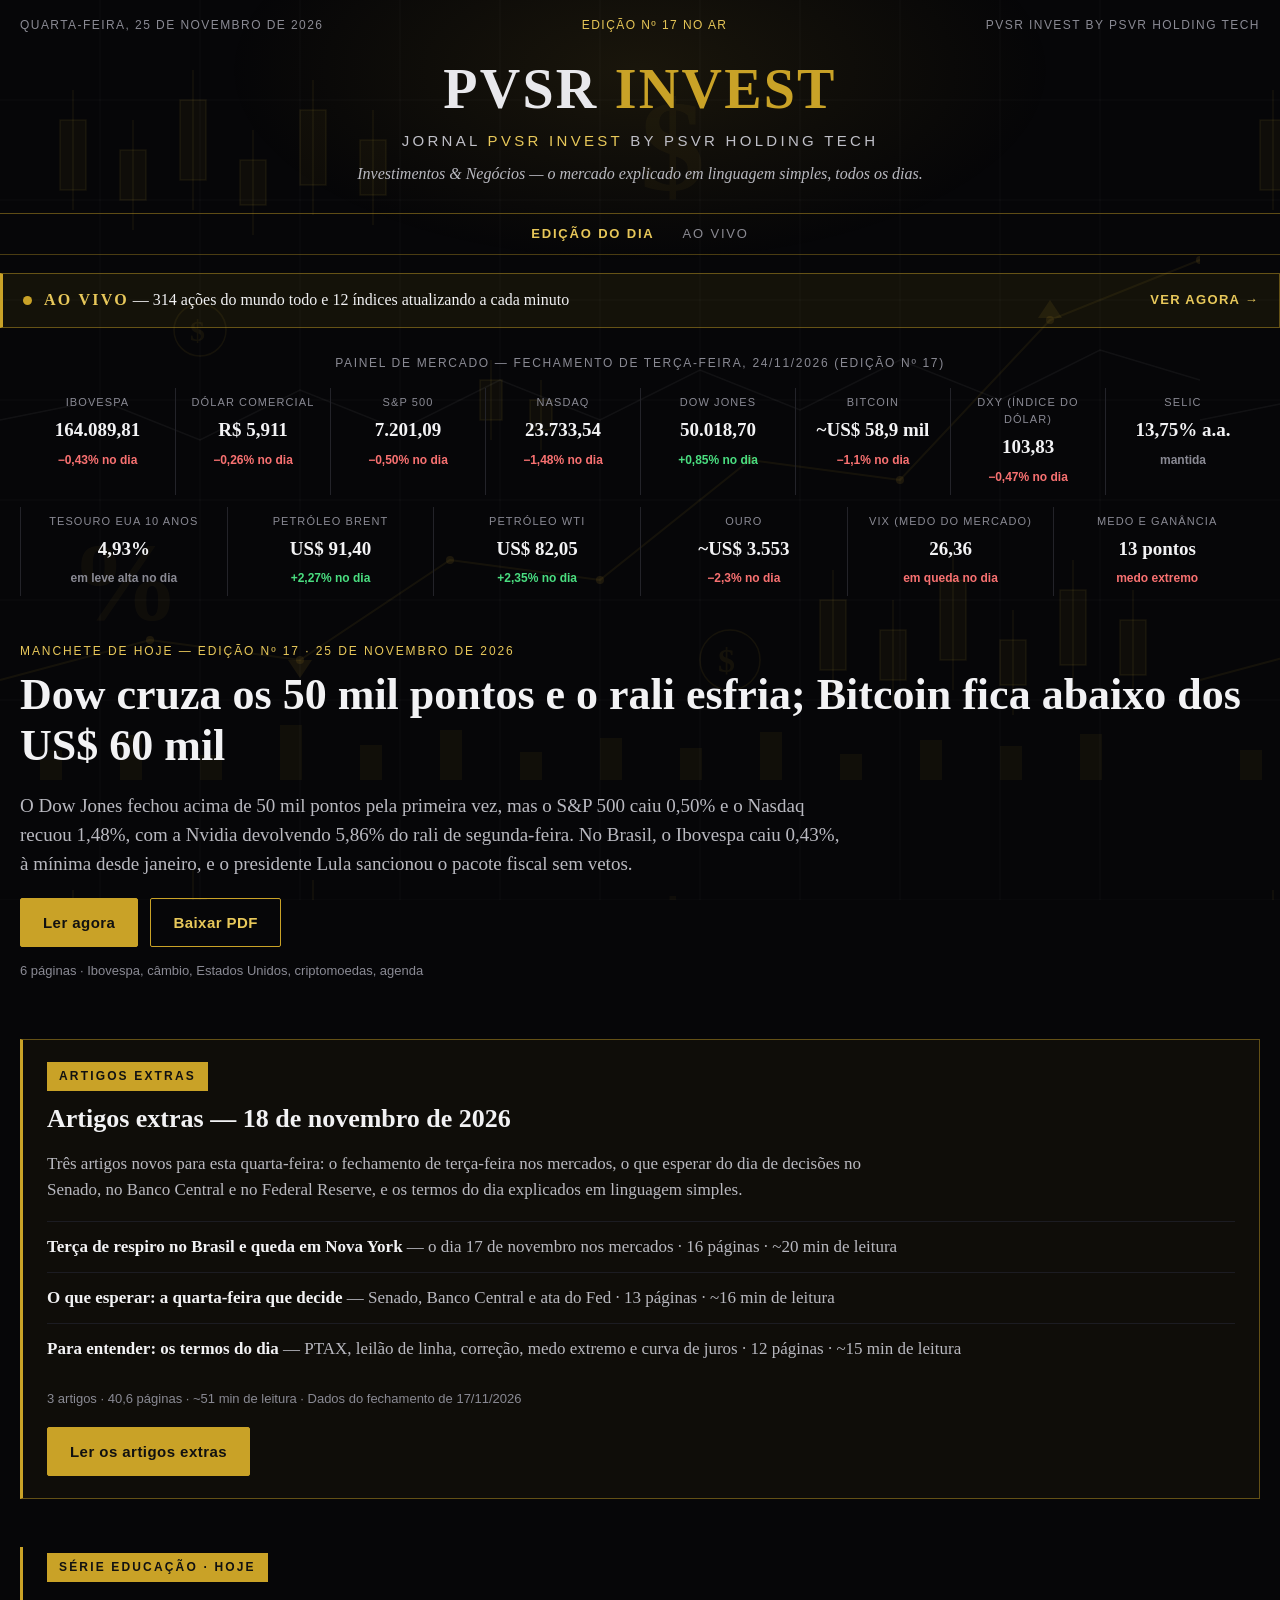
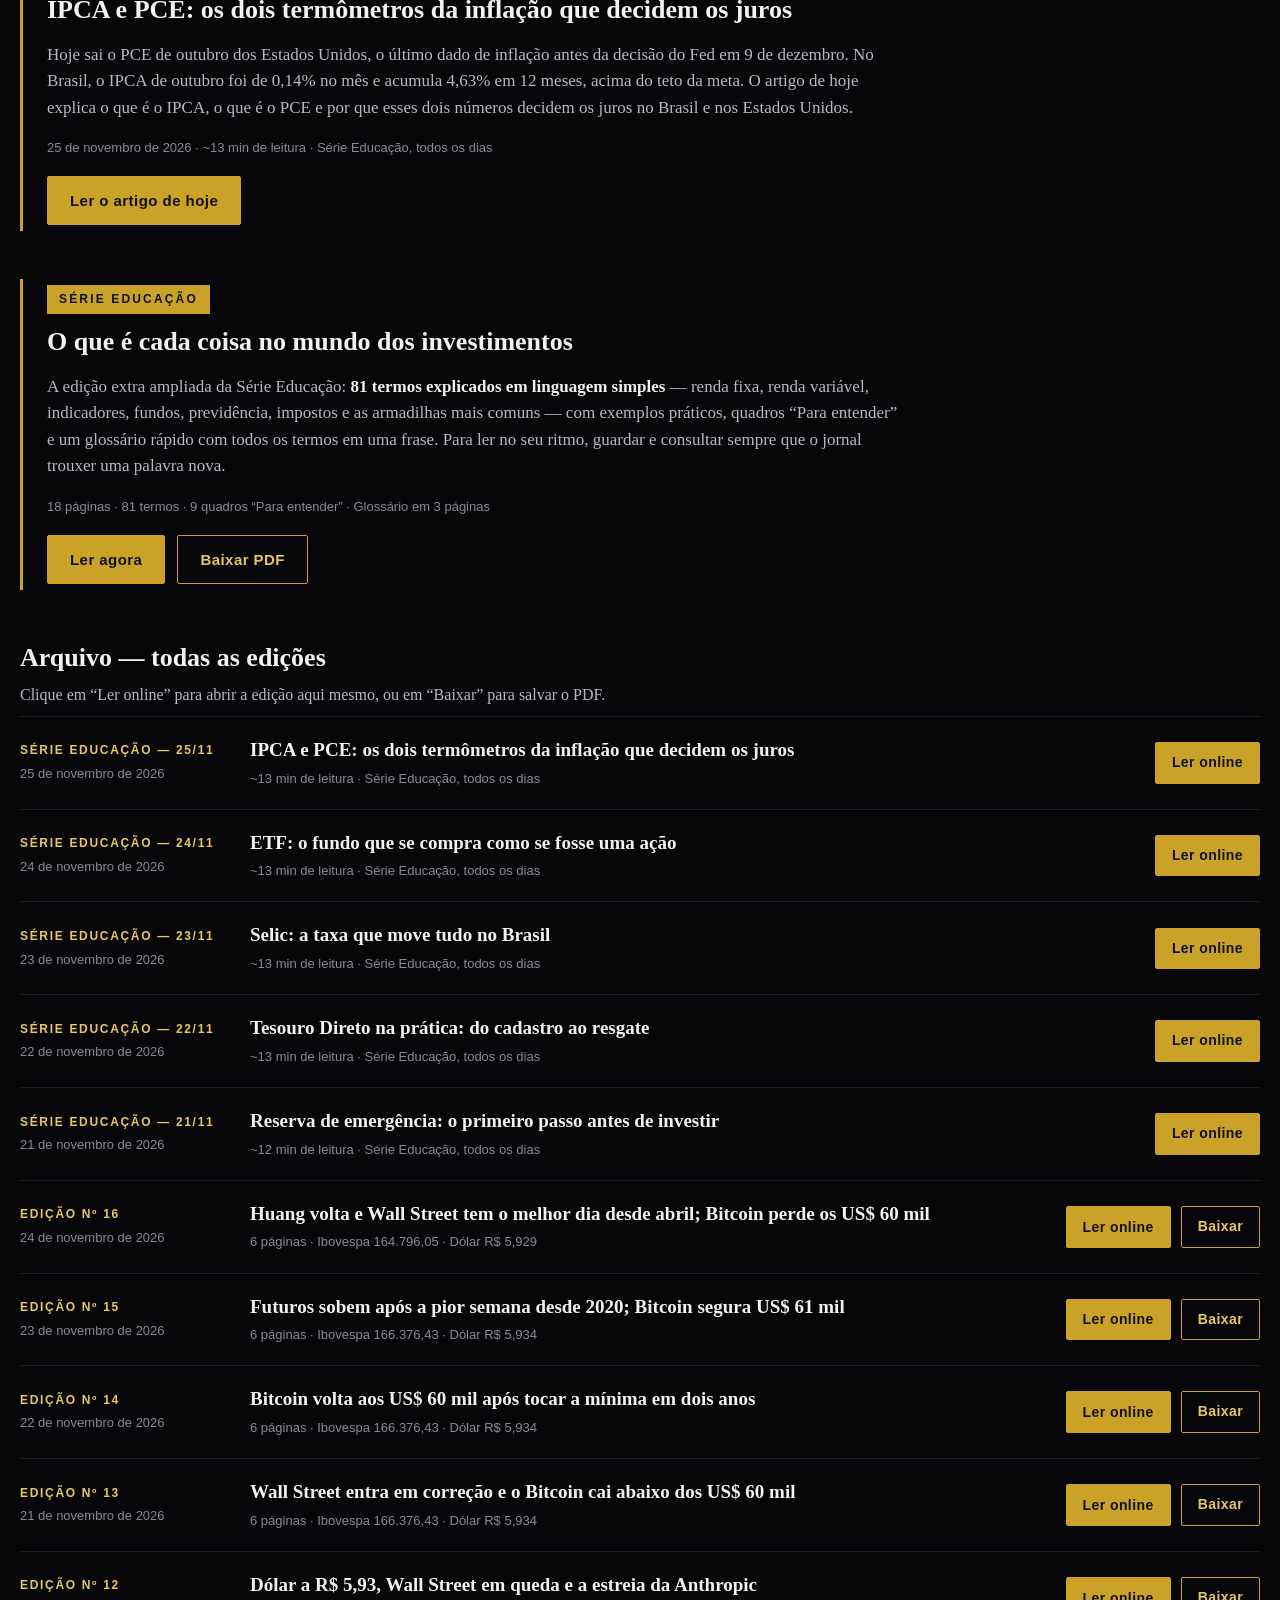
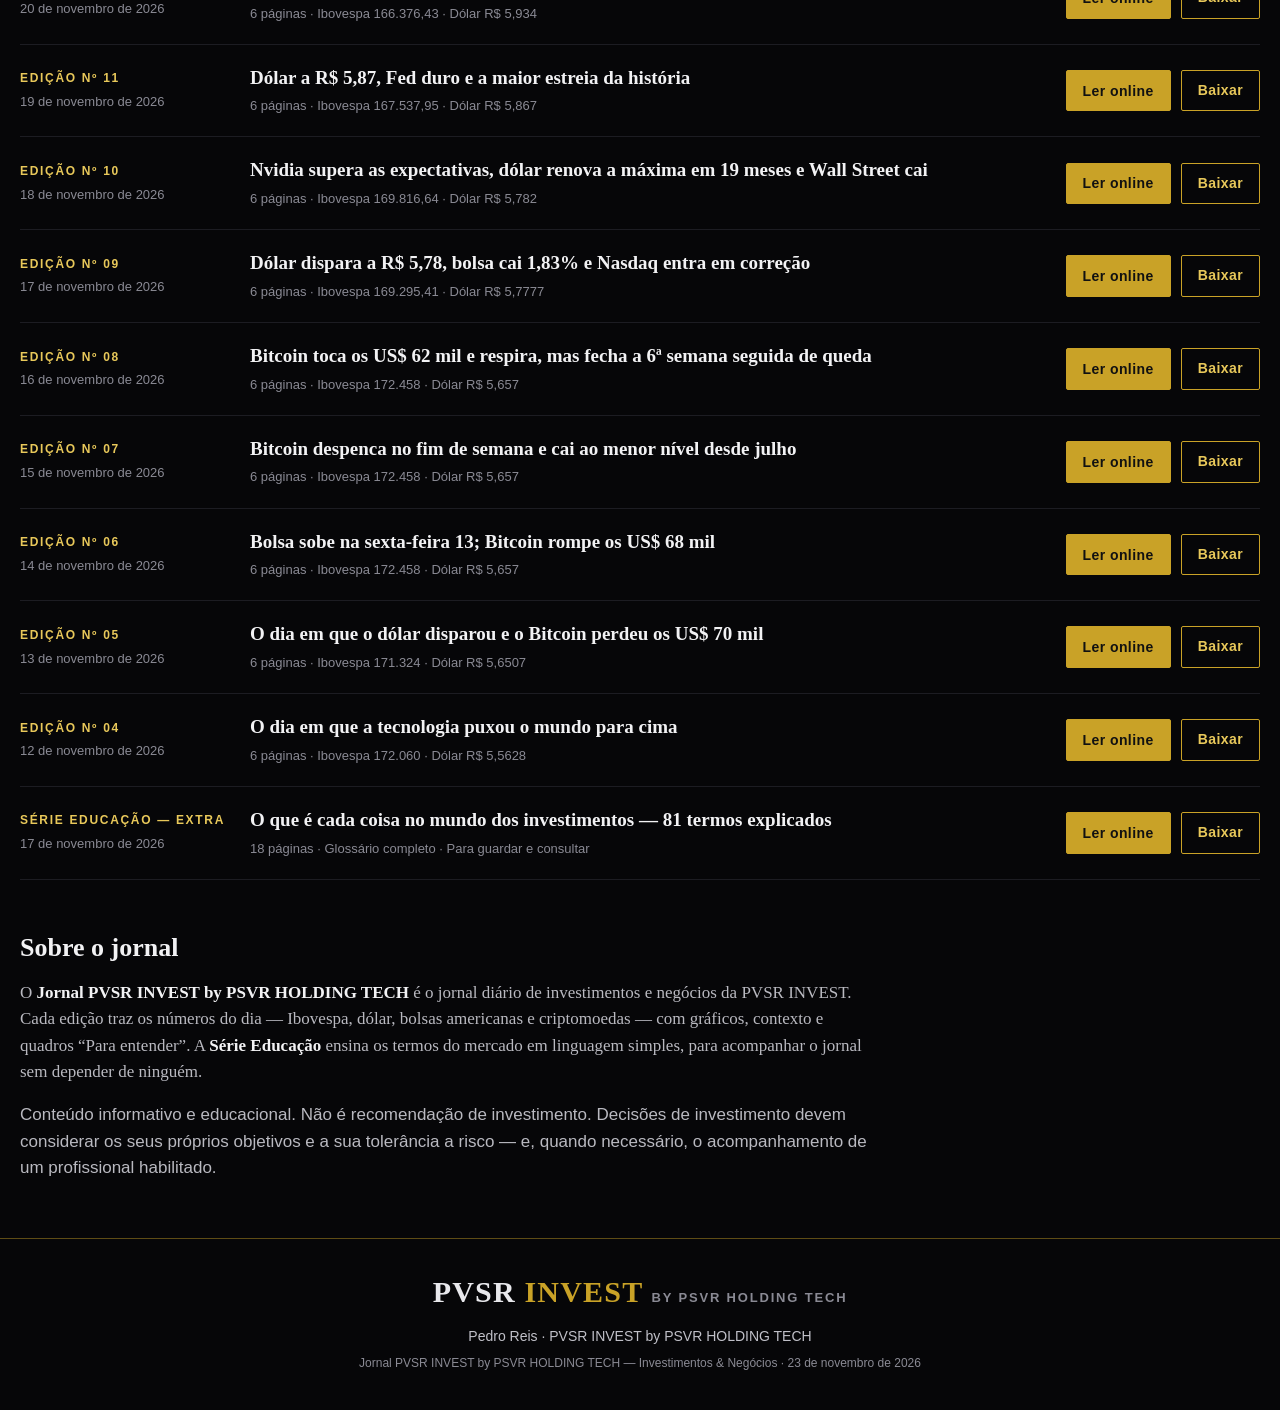
==== commit 9caf7b6f: "Série Educação — 25 de novembro de 2026: IPCA e PCE" ====
--- a/index.html
+++ b/index.html
@@ -82,11 +82,11 @@
 
   <section class="educacao">
     <div class="educacao-badge">Série Educação · Hoje</div>
-    <h2>ETF: o fundo que se compra como se fosse uma ação</h2>
-    <p>Na segunda-feira, os ETFs americanos de Bitcoin perderam US$ 569,7 milhões num só dia — a quinta saída seguida — e novembro já soma US$ 4,71 bilhões em retiradas, recorde mensal. O artigo de hoje explica o que é um ETF, como ele funciona por dentro e por que o dinheiro que entra e sai dele mexe com o preço do Bitcoin.</p>
-    <div class="educacao-meta">24 de novembro de 2026 · ~13 min de leitura · Série Educação, todos os dias</div>
+    <h2>IPCA e PCE: os dois termômetros da inflação que decidem os juros</h2>
+    <p>Hoje sai o PCE de outubro dos Estados Unidos, o último dado de inflação antes da decisão do Fed em 9 de dezembro. No Brasil, o IPCA de outubro foi de 0,14% no mês e acumula 4,63% em 12 meses, acima do teto da meta. O artigo de hoje explica o que é o IPCA, o que é o PCE e por que esses dois números decidem os juros no Brasil e nos Estados Unidos.</p>
+    <div class="educacao-meta">25 de novembro de 2026 · ~13 min de leitura · Série Educação, todos os dias</div>
     <div class="hero-actions">
-      <a class="btn btn-gold" href="serie-educacao-2026-11-24.html">Ler o artigo de hoje</a>
+      <a class="btn btn-gold" href="serie-educacao-2026-11-25.html">Ler o artigo de hoje</a>
     </div>
   </section>
 
@@ -118,6 +118,14 @@
     <div class="lista">
 
       <article class="row row-extra">
+        <div class="row-id"><div class="row-num">Série Educação — 25/11</div><div class="row-date">25 de novembro de 2026</div></div>
+        <div class="row-main"><h3>IPCA e PCE: os dois termômetros da inflação que decidem os juros</h3><div class="row-meta">~13 min de leitura · Série Educação, todos os dias</div></div>
+        <div class="row-actions">
+          <a class="btn btn-small btn-gold" href="serie-educacao-2026-11-25.html">Ler online</a>
+        </div>
+      </article>
+
+      <article class="row row-extra">
         <div class="row-id"><div class="row-num">Série Educação — 24/11</div><div class="row-date">24 de novembro de 2026</div></div>
         <div class="row-main"><h3>ETF: o fundo que se compra como se fosse uma ação</h3><div class="row-meta">~13 min de leitura · Série Educação, todos os dias</div></div>
         <div class="row-actions">
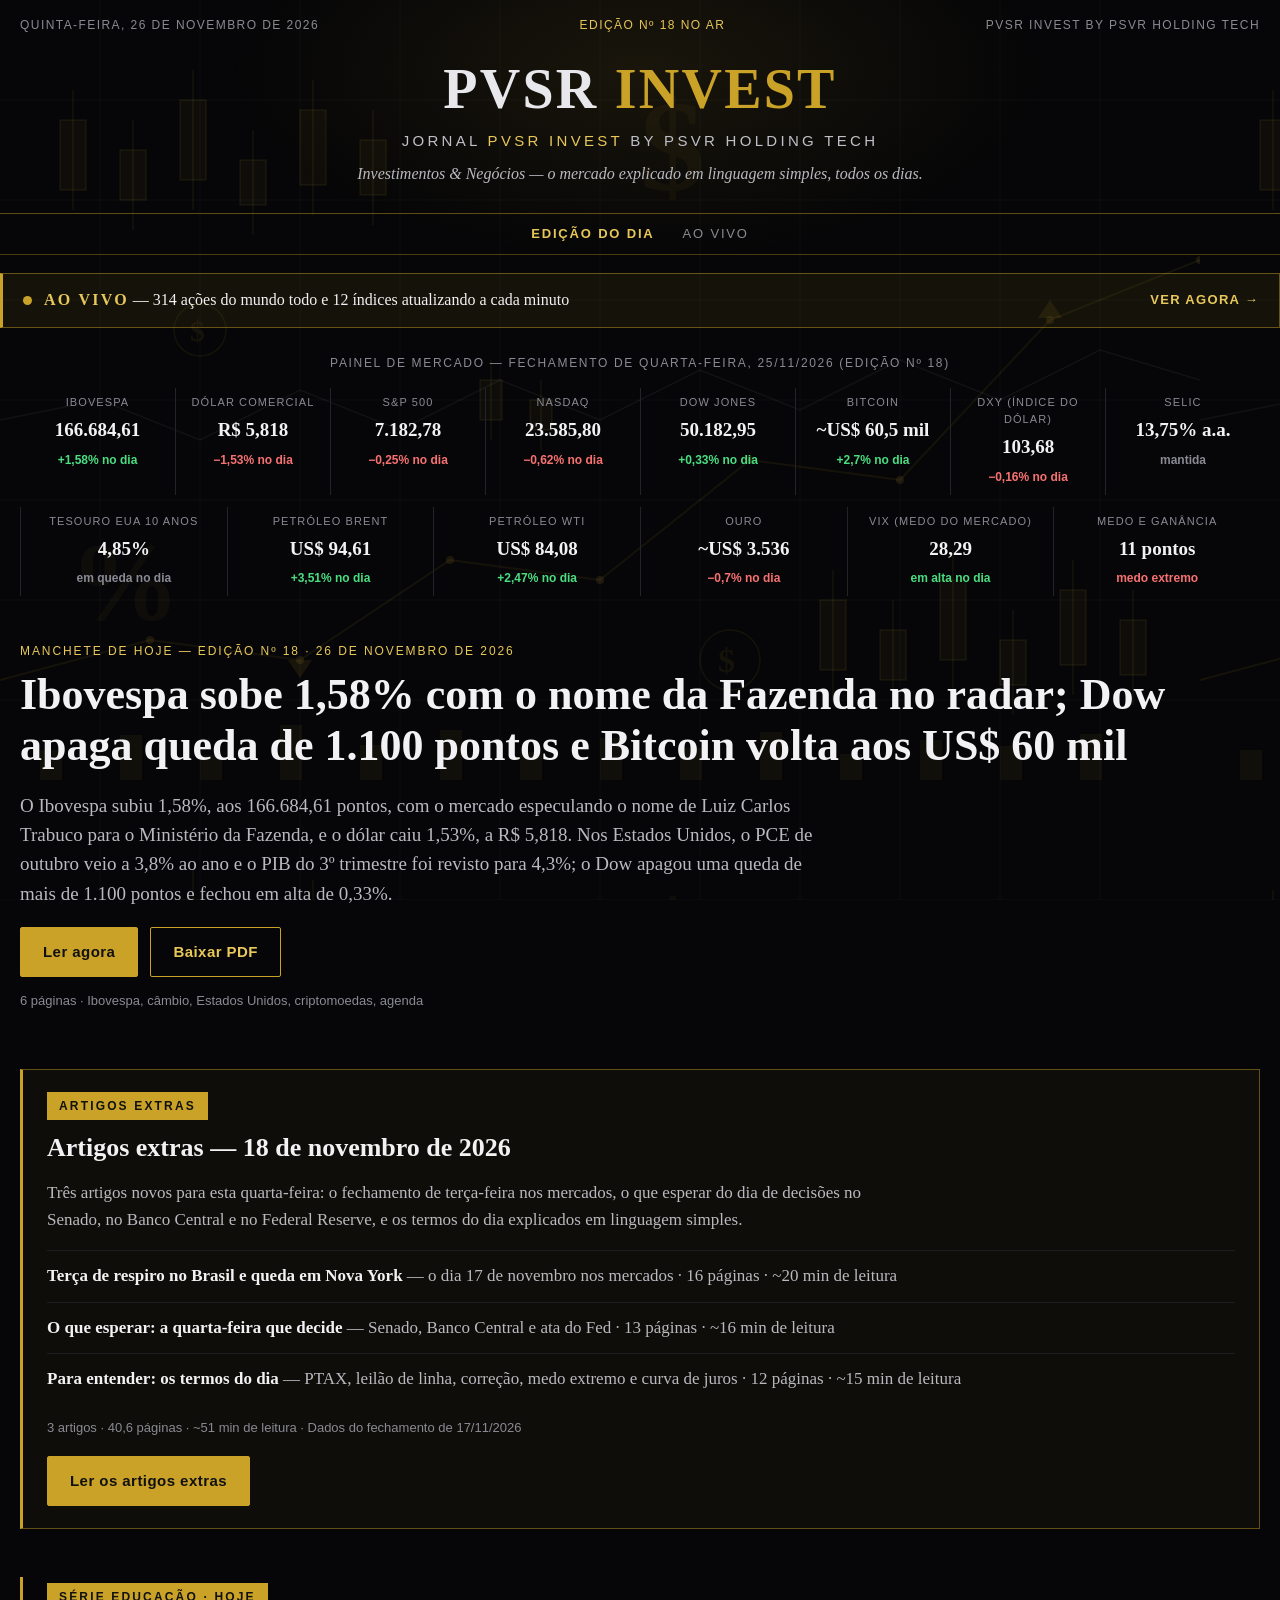
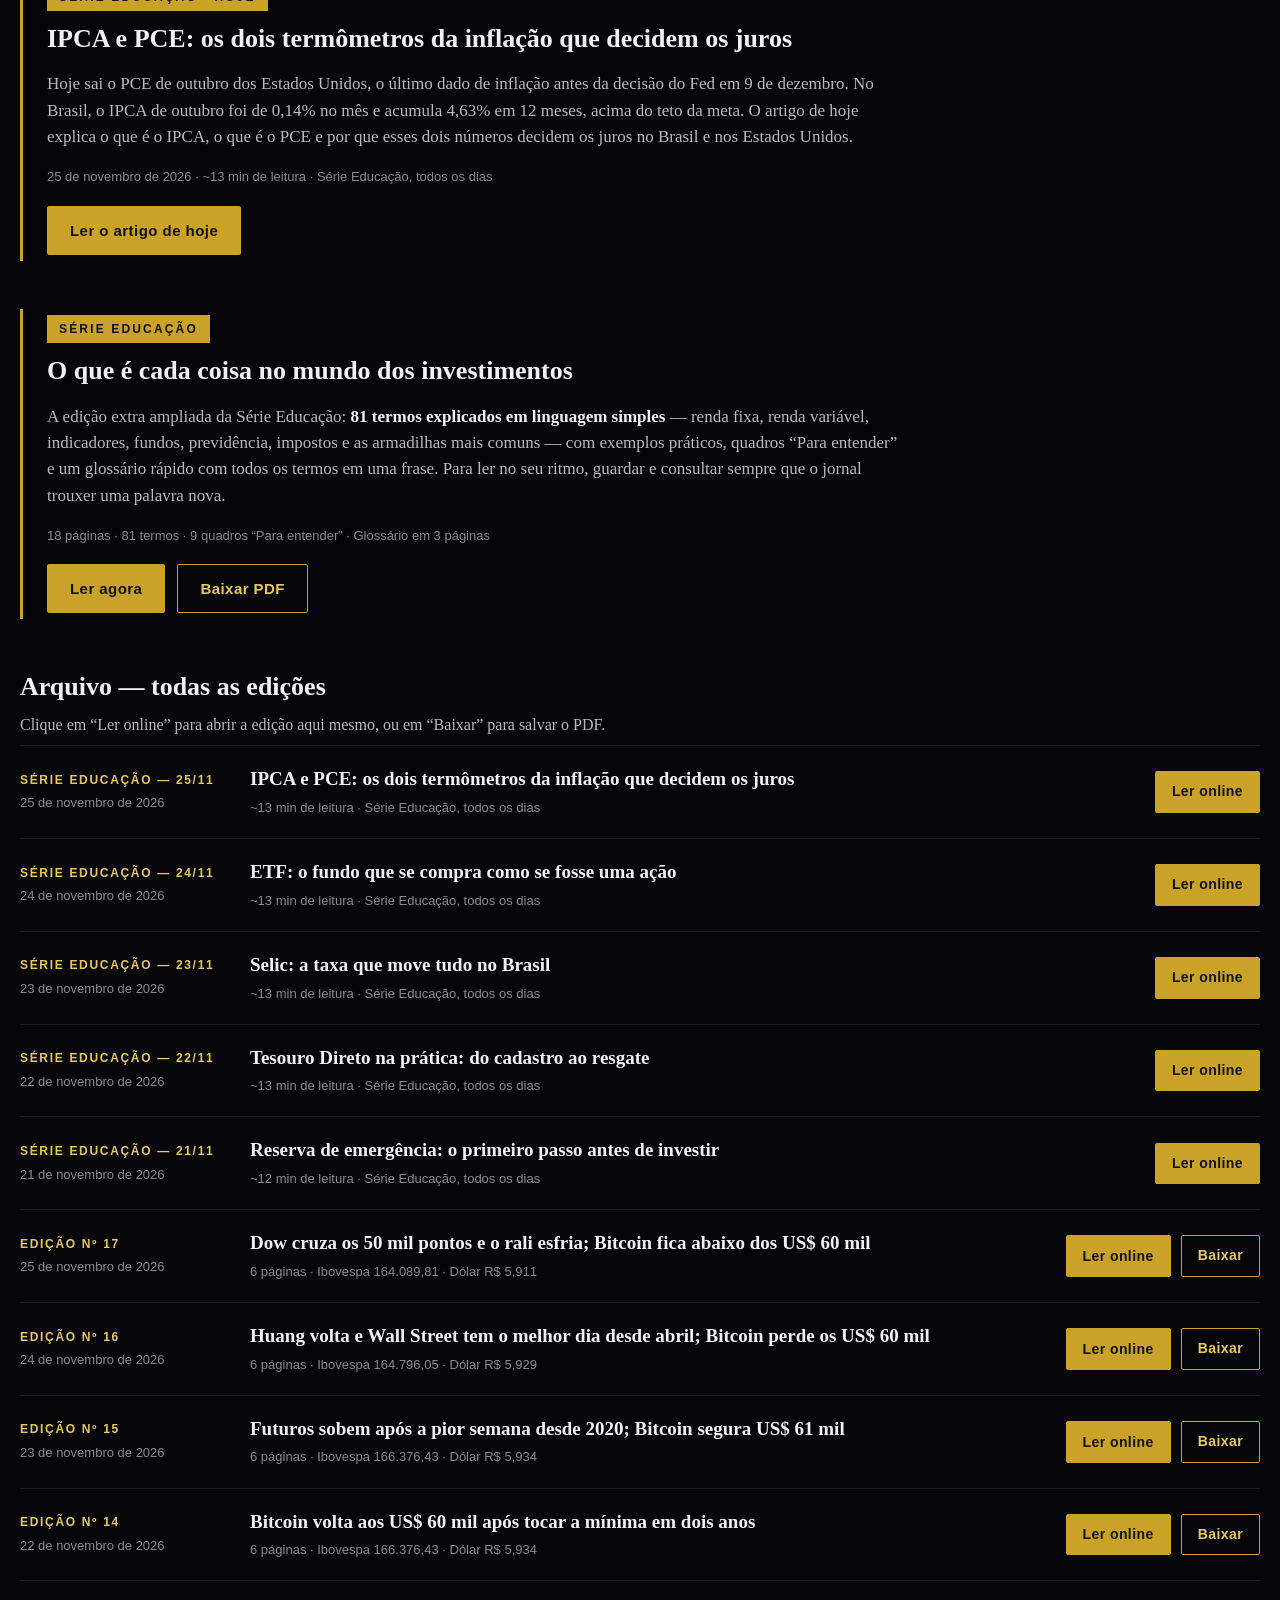
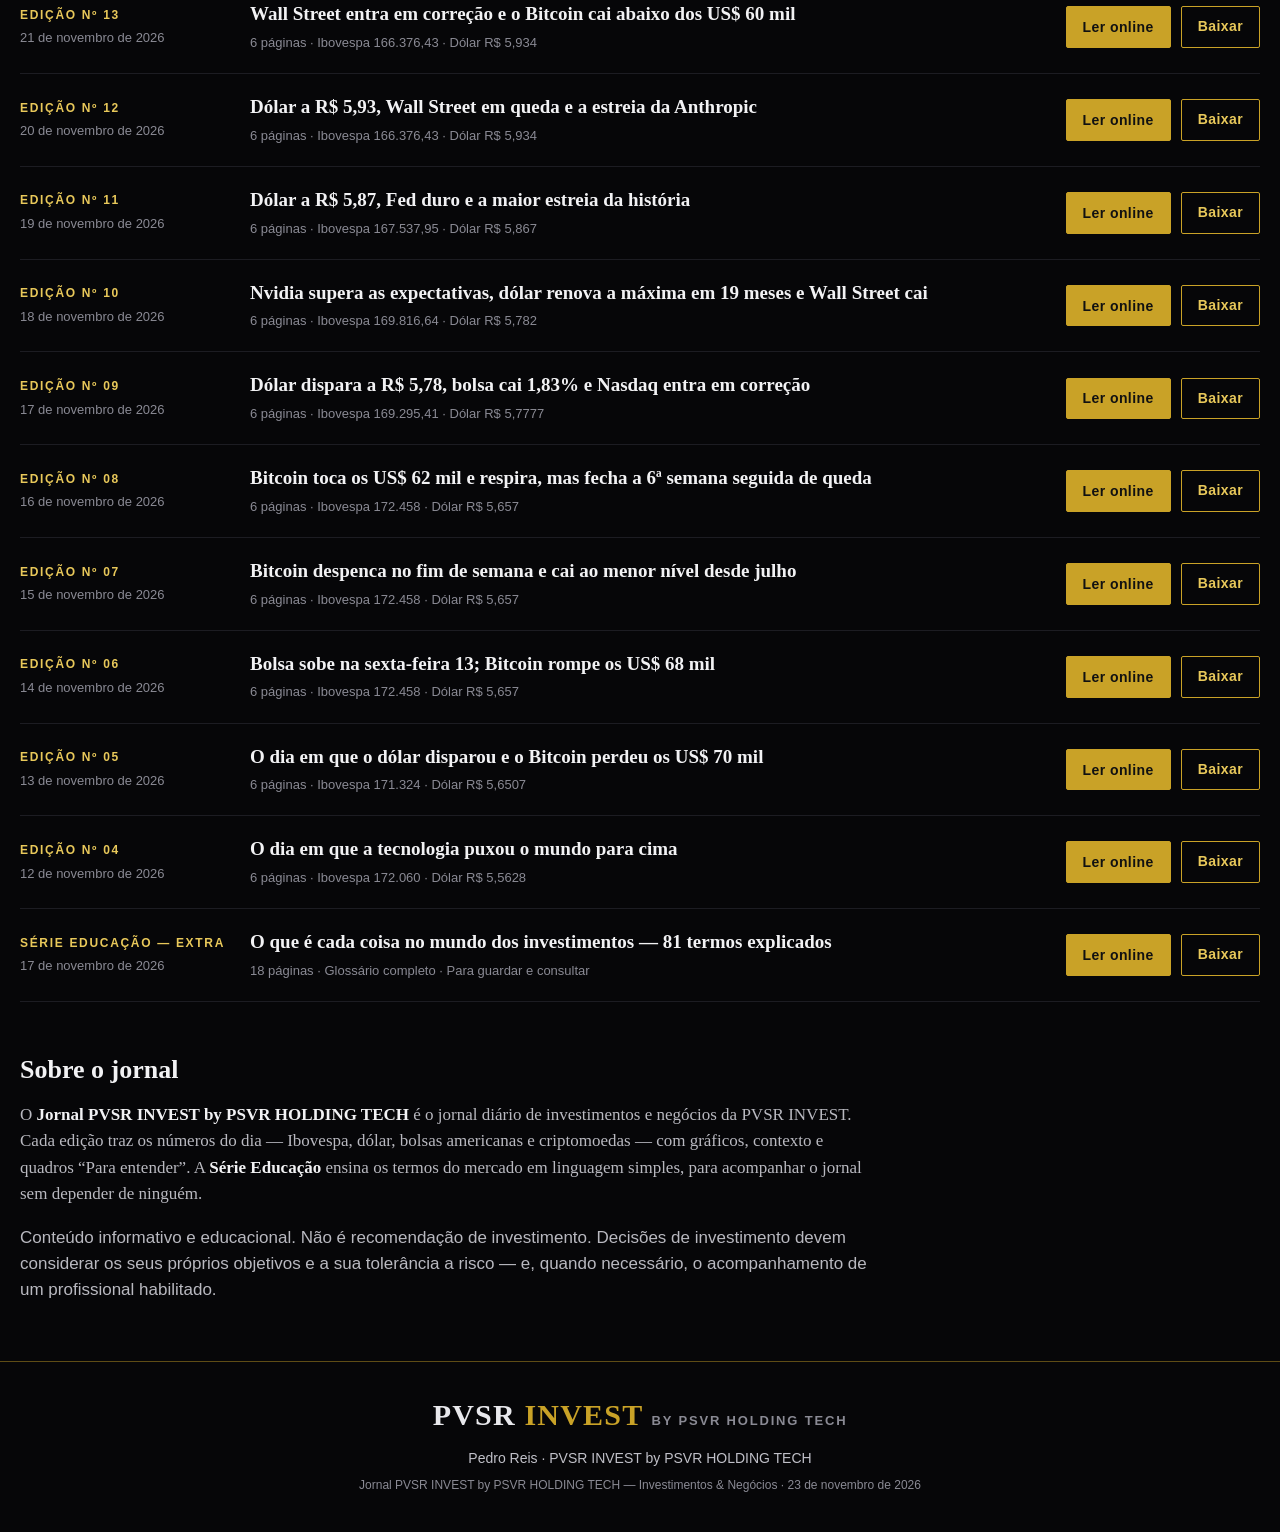
==== commit d039d674: "Edição nº 18 — 26 de novembro de 2026" ====
--- a/index.html
+++ b/index.html
@@ -11,8 +11,8 @@
 
 <header class="masthead">
   <div class="masthead-top">
-    <span>Quarta-feira, 25 de novembro de 2026</span>
-    <span class="masthead-ed">Edição nº 17 no ar</span>
+    <span>Quinta-feira, 26 de novembro de 2026</span>
+    <span class="masthead-ed">Edição nº 18 no ar</span>
     <span>PVSR INVEST by PSVR HOLDING TECH</span>
   </div>
   <div class="masthead-title">
@@ -34,33 +34,33 @@
 </a>
 
 <section class="ticker" aria-label="Painel de mercado">
-  <div class="ticker-head">Painel de mercado — fechamento de terça-feira, 24/11/2026 (edição nº 17)</div>
+  <div class="ticker-head">Painel de mercado — fechamento de quarta-feira, 25/11/2026 (edição nº 18)</div>
   <div class="ticker-strip">
-    <div class="tick"><span class="tick-name">Ibovespa</span><span class="tick-val">164.089,81</span><span class="tick-var down">−0,43% no dia</span></div>
-    <div class="tick"><span class="tick-name">Dólar comercial</span><span class="tick-val">R$ 5,911</span><span class="tick-var down">−0,26% no dia</span></div>
-    <div class="tick"><span class="tick-name">S&amp;P 500</span><span class="tick-val">7.201,09</span><span class="tick-var down">−0,50% no dia</span></div>
-    <div class="tick"><span class="tick-name">Nasdaq</span><span class="tick-val">23.733,54</span><span class="tick-var down">−1,48% no dia</span></div>
-    <div class="tick"><span class="tick-name">Dow Jones</span><span class="tick-val">50.018,70</span><span class="tick-var up">+0,85% no dia</span></div>
-    <div class="tick"><span class="tick-name">Bitcoin</span><span class="tick-val">~US$ 58,9 mil</span><span class="tick-var down">−1,1% no dia</span></div>
-    <div class="tick"><span class="tick-name">DXY (índice do dólar)</span><span class="tick-val">103,83</span><span class="tick-var down">−0,47% no dia</span></div>
+    <div class="tick"><span class="tick-name">Ibovespa</span><span class="tick-val">166.684,61</span><span class="tick-var up">+1,58% no dia</span></div>
+    <div class="tick"><span class="tick-name">Dólar comercial</span><span class="tick-val">R$ 5,818</span><span class="tick-var down">−1,53% no dia</span></div>
+    <div class="tick"><span class="tick-name">S&amp;P 500</span><span class="tick-val">7.182,78</span><span class="tick-var down">−0,25% no dia</span></div>
+    <div class="tick"><span class="tick-name">Nasdaq</span><span class="tick-val">23.585,80</span><span class="tick-var down">−0,62% no dia</span></div>
+    <div class="tick"><span class="tick-name">Dow Jones</span><span class="tick-val">50.182,95</span><span class="tick-var up">+0,33% no dia</span></div>
+    <div class="tick"><span class="tick-name">Bitcoin</span><span class="tick-val">~US$ 60,5 mil</span><span class="tick-var up">+2,7% no dia</span></div>
+    <div class="tick"><span class="tick-name">DXY (índice do dólar)</span><span class="tick-val">103,68</span><span class="tick-var down">−0,16% no dia</span></div>
     <div class="tick"><span class="tick-name">Selic</span><span class="tick-val">13,75% a.a.</span><span class="tick-var neutral">mantida</span></div>
-    <div class="tick"><span class="tick-name">Tesouro EUA 10 anos</span><span class="tick-val">4,93%</span><span class="tick-var neutral">em leve alta no dia</span></div>
-    <div class="tick"><span class="tick-name">Petróleo Brent</span><span class="tick-val">US$ 91,40</span><span class="tick-var up">+2,27% no dia</span></div>
-    <div class="tick"><span class="tick-name">Petróleo WTI</span><span class="tick-val">US$ 82,05</span><span class="tick-var up">+2,35% no dia</span></div>
-    <div class="tick"><span class="tick-name">Ouro</span><span class="tick-val">~US$ 3.553</span><span class="tick-var down">−2,3% no dia</span></div>
-    <div class="tick"><span class="tick-name">VIX (medo do mercado)</span><span class="tick-val">26,36</span><span class="tick-var down">em queda no dia</span></div>
-    <div class="tick"><span class="tick-name">Medo e ganância</span><span class="tick-val">13 pontos</span><span class="tick-var down">medo extremo</span></div>
+    <div class="tick"><span class="tick-name">Tesouro EUA 10 anos</span><span class="tick-val">4,85%</span><span class="tick-var neutral">em queda no dia</span></div>
+    <div class="tick"><span class="tick-name">Petróleo Brent</span><span class="tick-val">US$ 94,61</span><span class="tick-var up">+3,51% no dia</span></div>
+    <div class="tick"><span class="tick-name">Petróleo WTI</span><span class="tick-val">US$ 84,08</span><span class="tick-var up">+2,47% no dia</span></div>
+    <div class="tick"><span class="tick-name">Ouro</span><span class="tick-val">~US$ 3.536</span><span class="tick-var down">−0,7% no dia</span></div>
+    <div class="tick"><span class="tick-name">VIX (medo do mercado)</span><span class="tick-val">28,29</span><span class="tick-var up">em alta no dia</span></div>
+    <div class="tick"><span class="tick-name">Medo e ganância</span><span class="tick-val">11 pontos</span><span class="tick-var down">medo extremo</span></div>
   </div>
 </section>
 
 <main>
   <section class="hero">
-    <div class="hero-kicker">Manchete de hoje — Edição nº 17 · 25 de novembro de 2026</div>
-    <h1>Dow cruza os 50 mil pontos e o rali esfria; Bitcoin fica abaixo dos US$ 60 mil</h1>
-    <p class="hero-text">O Dow Jones fechou acima de 50 mil pontos pela primeira vez, mas o S&amp;P 500 caiu 0,50% e o Nasdaq recuou 1,48%, com a Nvidia devolvendo 5,86% do rali de segunda-feira. No Brasil, o Ibovespa caiu 0,43%, à mínima desde janeiro, e o presidente Lula sancionou o pacote fiscal sem vetos.</p>
+    <div class="hero-kicker">Manchete de hoje — Edição nº 18 · 26 de novembro de 2026</div>
+    <h1>Ibovespa sobe 1,58% com o nome da Fazenda no radar; Dow apaga queda de 1.100 pontos e Bitcoin volta aos US$ 60 mil</h1>
+    <p class="hero-text">O Ibovespa subiu 1,58%, aos 166.684,61 pontos, com o mercado especulando o nome de Luiz Carlos Trabuco para o Ministério da Fazenda, e o dólar caiu 1,53%, a R$ 5,818. Nos Estados Unidos, o PCE de outubro veio a 3,8% ao ano e o PIB do 3º trimestre foi revisto para 4,3%; o Dow apagou uma queda de mais de 1.100 pontos e fechou em alta de 0,33%.</p>
     <div class="hero-actions">
-      <button class="btn btn-gold" data-pdf="pdfs/relatorio-pvsr-invest-2026-11-25.pdf" data-title="Edição nº 17 — 25 de novembro de 2026">Ler agora</button>
-      <a class="btn btn-outline" href="pdfs/relatorio-pvsr-invest-2026-11-25.pdf" download="PVSR INVEST — Investimentos &amp; Negócios — Edição 17 — 2026-11-25.pdf">Baixar PDF</a>
+      <button class="btn btn-gold" data-pdf="pdfs/relatorio-pvsr-invest-2026-11-26.pdf" data-title="Edição nº 18 — 26 de novembro de 2026">Ler agora</button>
+      <a class="btn btn-outline" href="pdfs/relatorio-pvsr-invest-2026-11-26.pdf" download="PVSR INVEST — Investimentos &amp; Negócios — Edição 18 — 2026-11-26.pdf">Baixar PDF</a>
     </div>
     <div class="hero-meta">6 páginas · Ibovespa, câmbio, Estados Unidos, criptomoedas, agenda</div>
   </section>
@@ -158,6 +158,15 @@
       </article>
 
       <article class="row">
+        <div class="row-id"><div class="row-num">Edição nº 17</div><div class="row-date">25 de novembro de 2026</div></div>
+        <div class="row-main"><h3>Dow cruza os 50 mil pontos e o rali esfria; Bitcoin fica abaixo dos US$ 60 mil</h3><div class="row-meta">6 páginas · Ibovespa 164.089,81 · Dólar R$ 5,911</div></div>
+        <div class="row-actions">
+          <button class="btn btn-small btn-gold" data-pdf="pdfs/relatorio-pvsr-invest-2026-11-25.pdf" data-title="Edição nº 17 — 25 de novembro de 2026">Ler online</button>
+          <a class="btn btn-small btn-outline" href="pdfs/relatorio-pvsr-invest-2026-11-25.pdf" download="PVSR INVEST — Investimentos &amp; Negócios — Edição 17 — 2026-11-25.pdf">Baixar</a>
+        </div>
+      </article>
+
+      <article class="row">
         <div class="row-id"><div class="row-num">Edição nº 16</div><div class="row-date">24 de novembro de 2026</div></div>
         <div class="row-main"><h3>Huang volta e Wall Street tem o melhor dia desde abril; Bitcoin perde os US$ 60 mil</h3><div class="row-meta">6 páginas · Ibovespa 164.796,05 · Dólar R$ 5,929</div></div>
         <div class="row-actions">
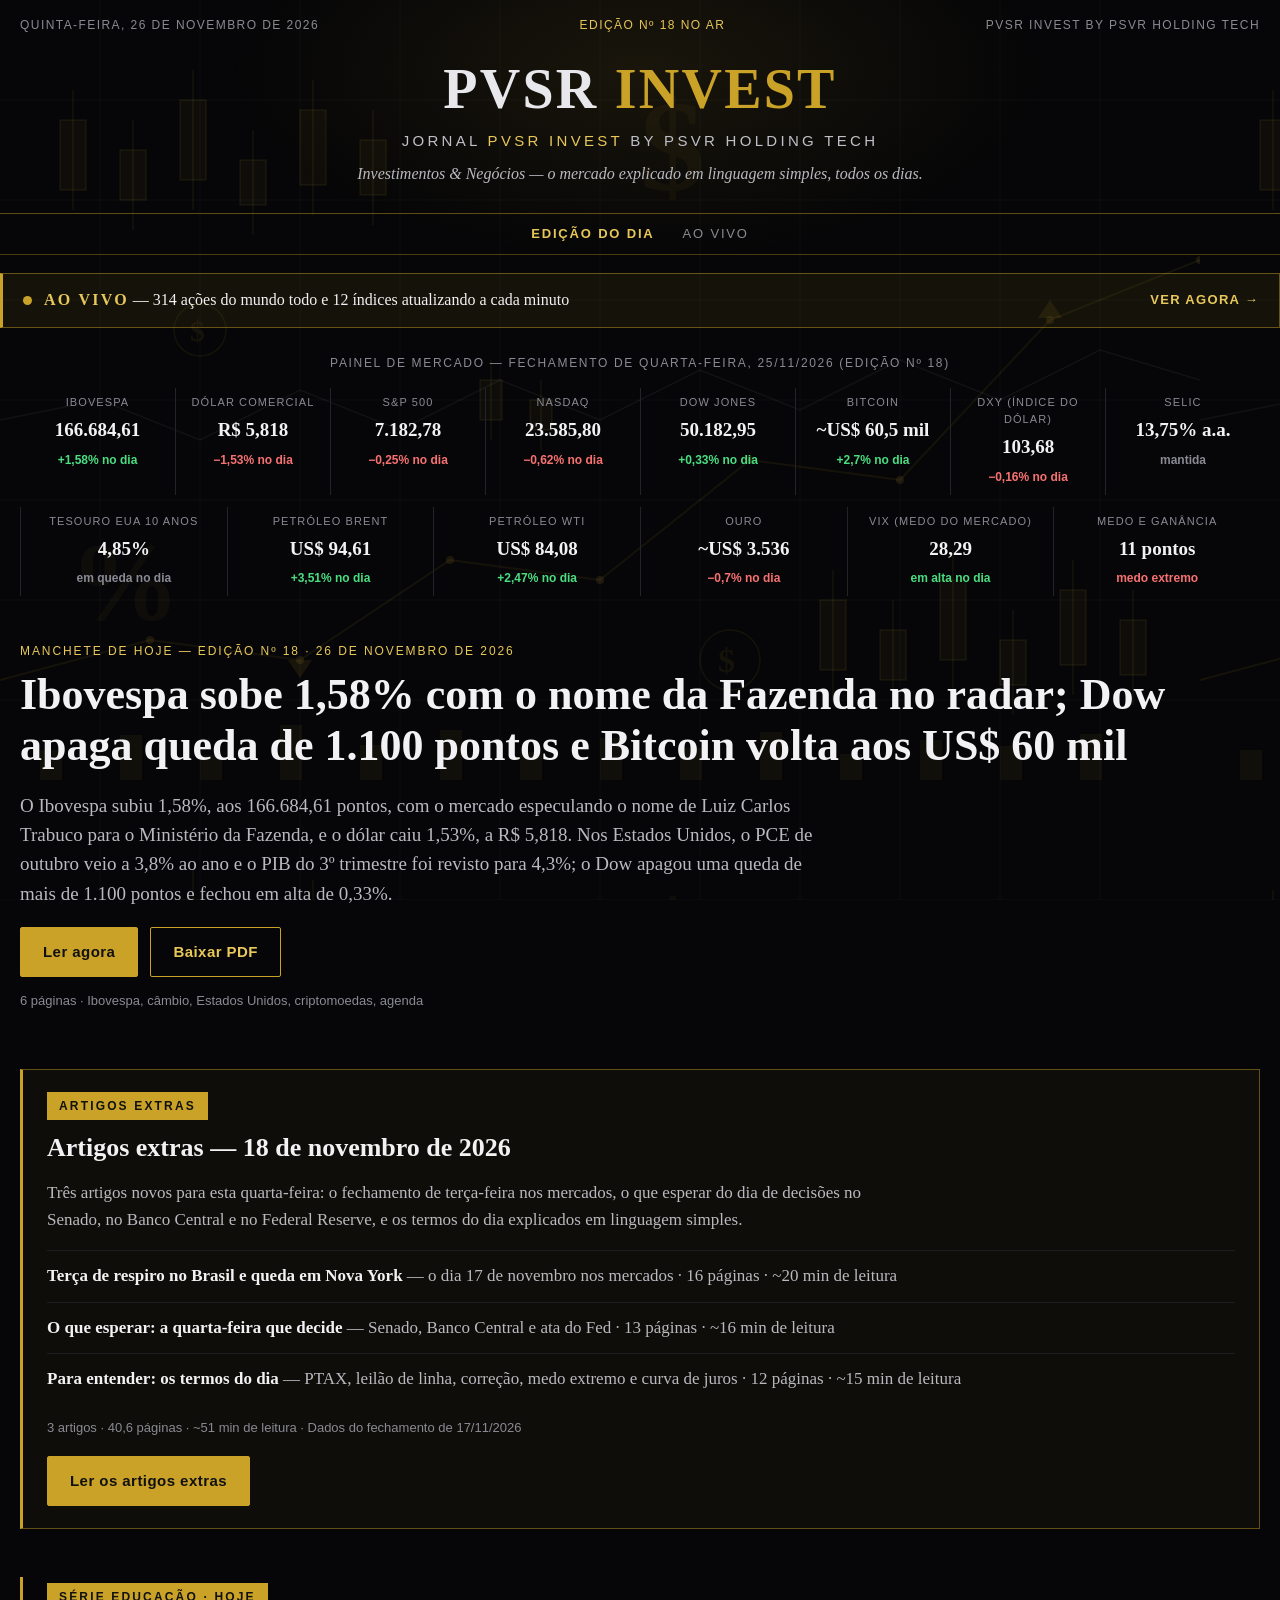
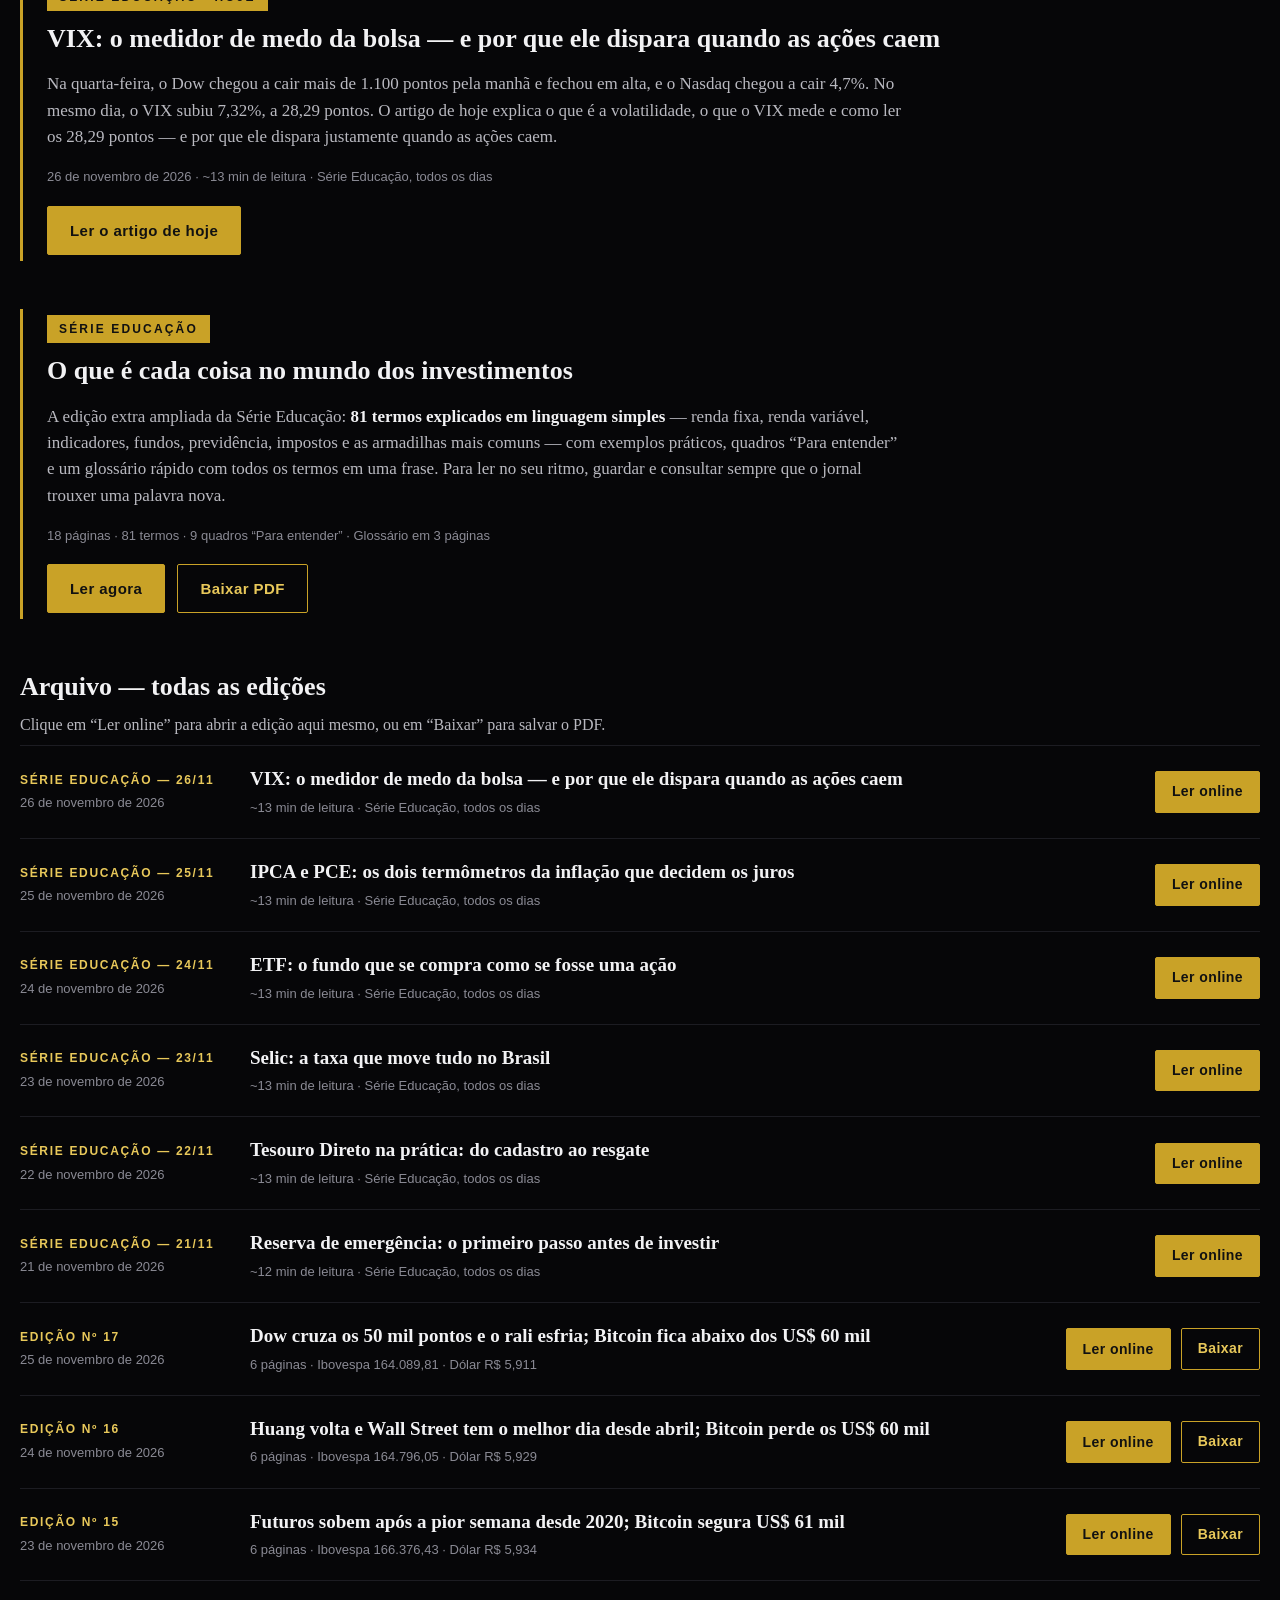
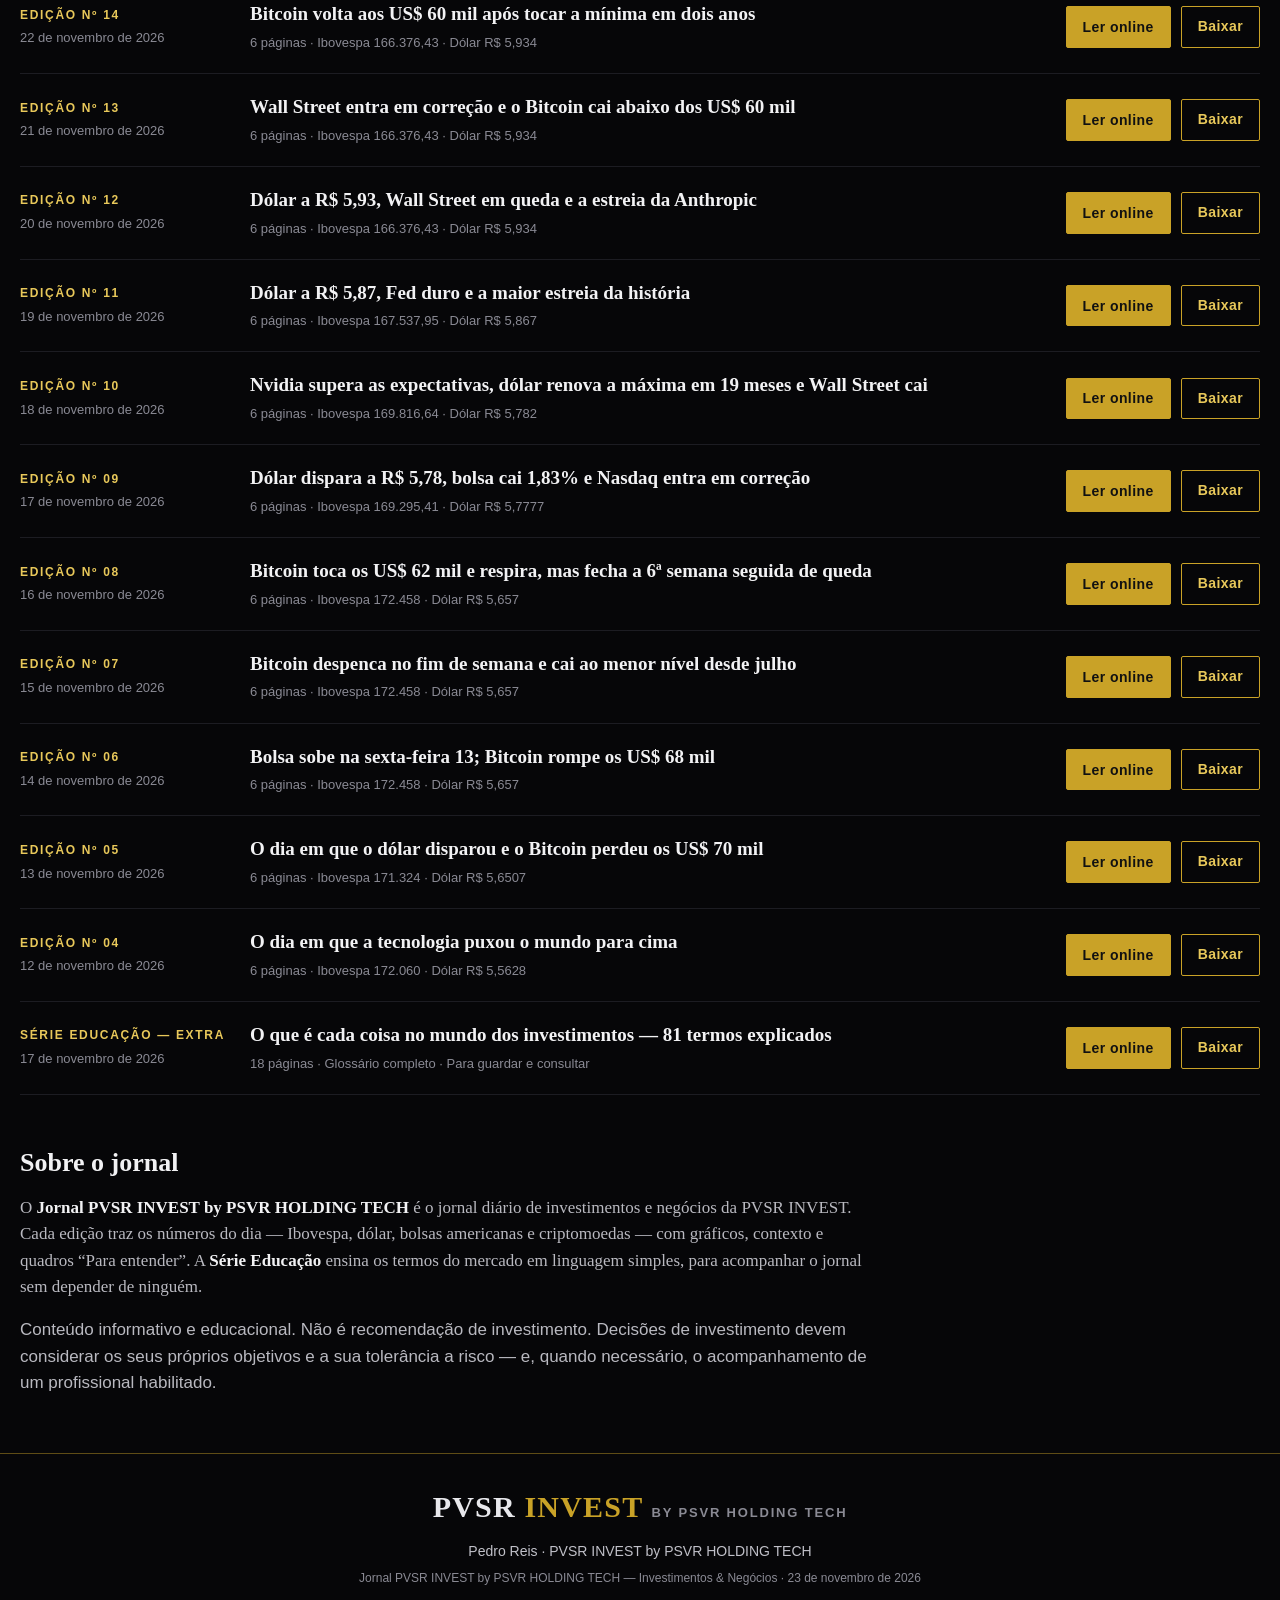
==== commit 7bd9a3b2: "Série Educação 26/11: VIX — o medidor de medo da bolsa" ====
--- a/index.html
+++ b/index.html
@@ -82,11 +82,11 @@
 
   <section class="educacao">
     <div class="educacao-badge">Série Educação · Hoje</div>
-    <h2>IPCA e PCE: os dois termômetros da inflação que decidem os juros</h2>
-    <p>Hoje sai o PCE de outubro dos Estados Unidos, o último dado de inflação antes da decisão do Fed em 9 de dezembro. No Brasil, o IPCA de outubro foi de 0,14% no mês e acumula 4,63% em 12 meses, acima do teto da meta. O artigo de hoje explica o que é o IPCA, o que é o PCE e por que esses dois números decidem os juros no Brasil e nos Estados Unidos.</p>
-    <div class="educacao-meta">25 de novembro de 2026 · ~13 min de leitura · Série Educação, todos os dias</div>
+    <h2>VIX: o medidor de medo da bolsa — e por que ele dispara quando as ações caem</h2>
+    <p>Na quarta-feira, o Dow chegou a cair mais de 1.100 pontos pela manhã e fechou em alta, e o Nasdaq chegou a cair 4,7%. No mesmo dia, o VIX subiu 7,32%, a 28,29 pontos. O artigo de hoje explica o que é a volatilidade, o que o VIX mede e como ler os 28,29 pontos — e por que ele dispara justamente quando as ações caem.</p>
+    <div class="educacao-meta">26 de novembro de 2026 · ~13 min de leitura · Série Educação, todos os dias</div>
     <div class="hero-actions">
-      <a class="btn btn-gold" href="serie-educacao-2026-11-25.html">Ler o artigo de hoje</a>
+      <a class="btn btn-gold" href="serie-educacao-2026-11-26.html">Ler o artigo de hoje</a>
     </div>
   </section>
 
@@ -118,6 +118,14 @@
     <div class="lista">
 
       <article class="row row-extra">
+        <div class="row-id"><div class="row-num">Série Educação — 26/11</div><div class="row-date">26 de novembro de 2026</div></div>
+        <div class="row-main"><h3>VIX: o medidor de medo da bolsa — e por que ele dispara quando as ações caem</h3><div class="row-meta">~13 min de leitura · Série Educação, todos os dias</div></div>
+        <div class="row-actions">
+          <a class="btn btn-small btn-gold" href="serie-educacao-2026-11-26.html">Ler online</a>
+        </div>
+      </article>
+
+      <article class="row row-extra">
         <div class="row-id"><div class="row-num">Série Educação — 25/11</div><div class="row-date">25 de novembro de 2026</div></div>
         <div class="row-main"><h3>IPCA e PCE: os dois termômetros da inflação que decidem os juros</h3><div class="row-meta">~13 min de leitura · Série Educação, todos os dias</div></div>
         <div class="row-actions">
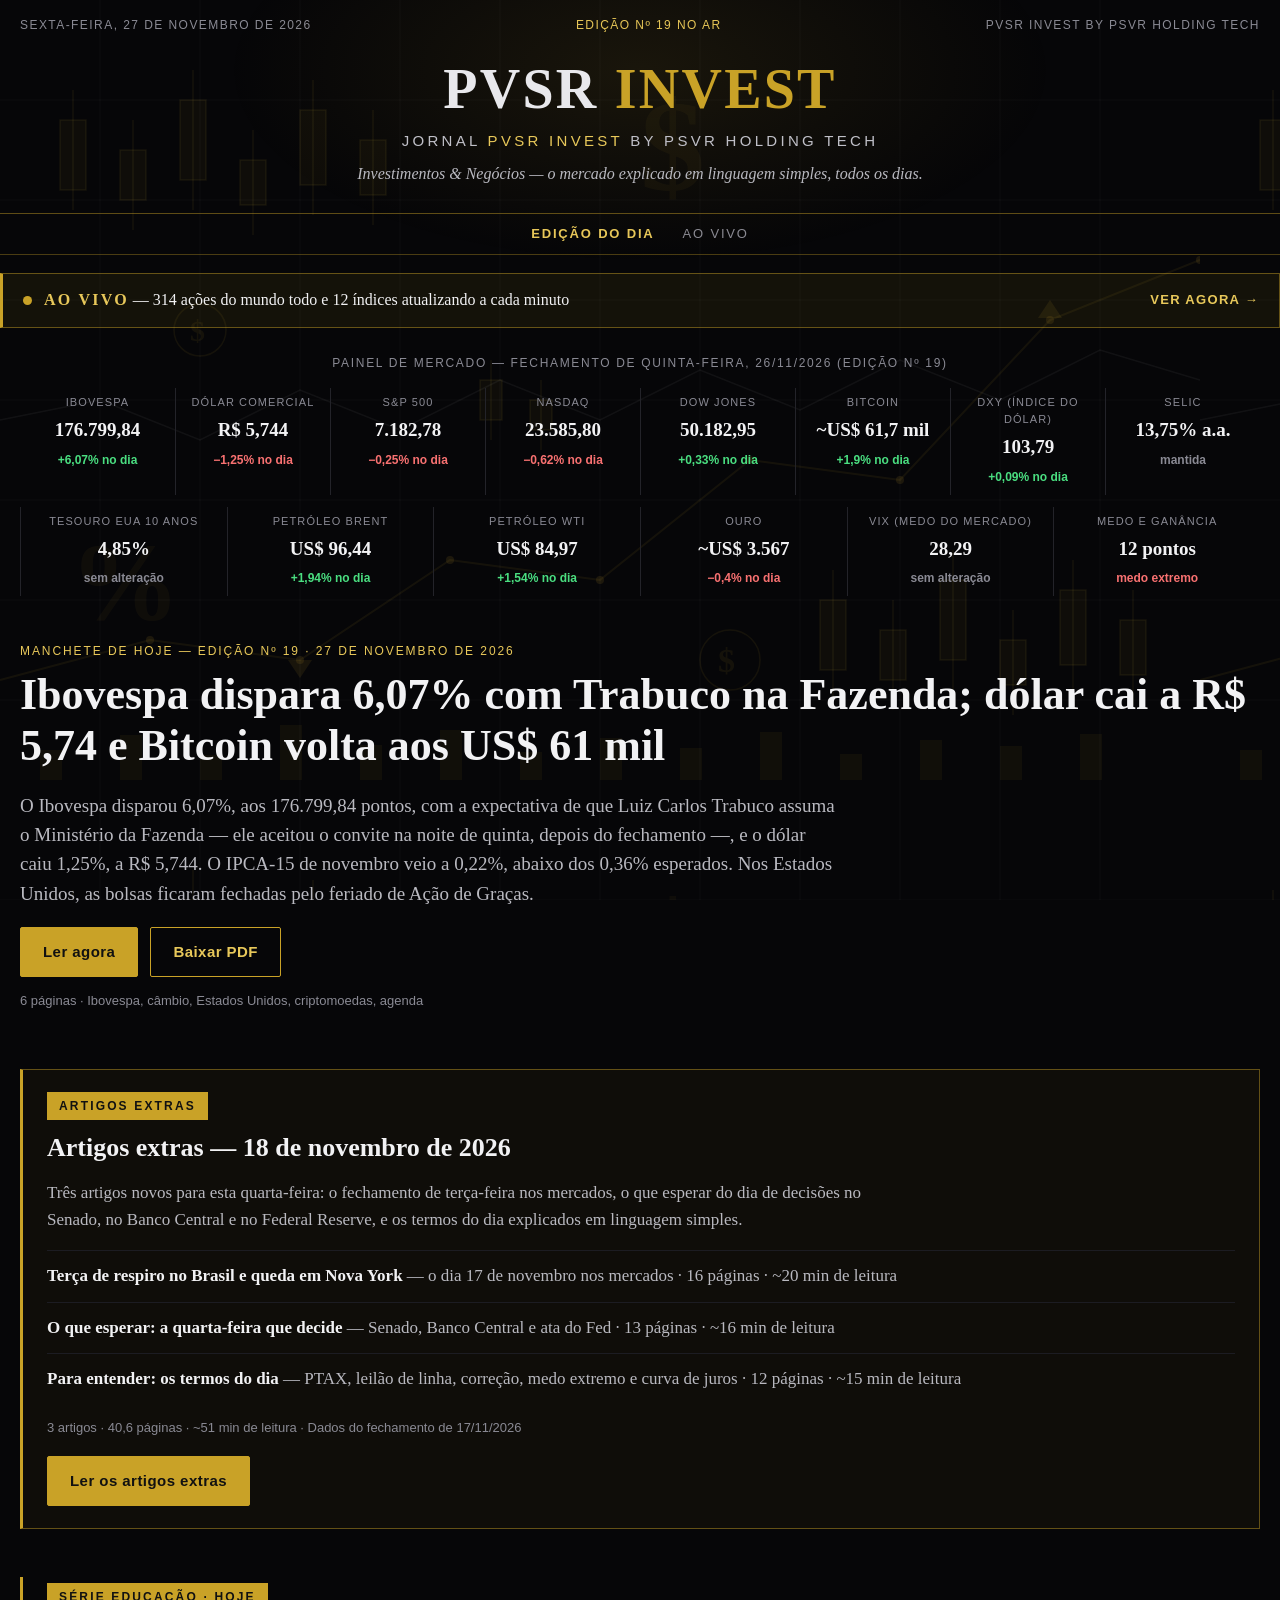
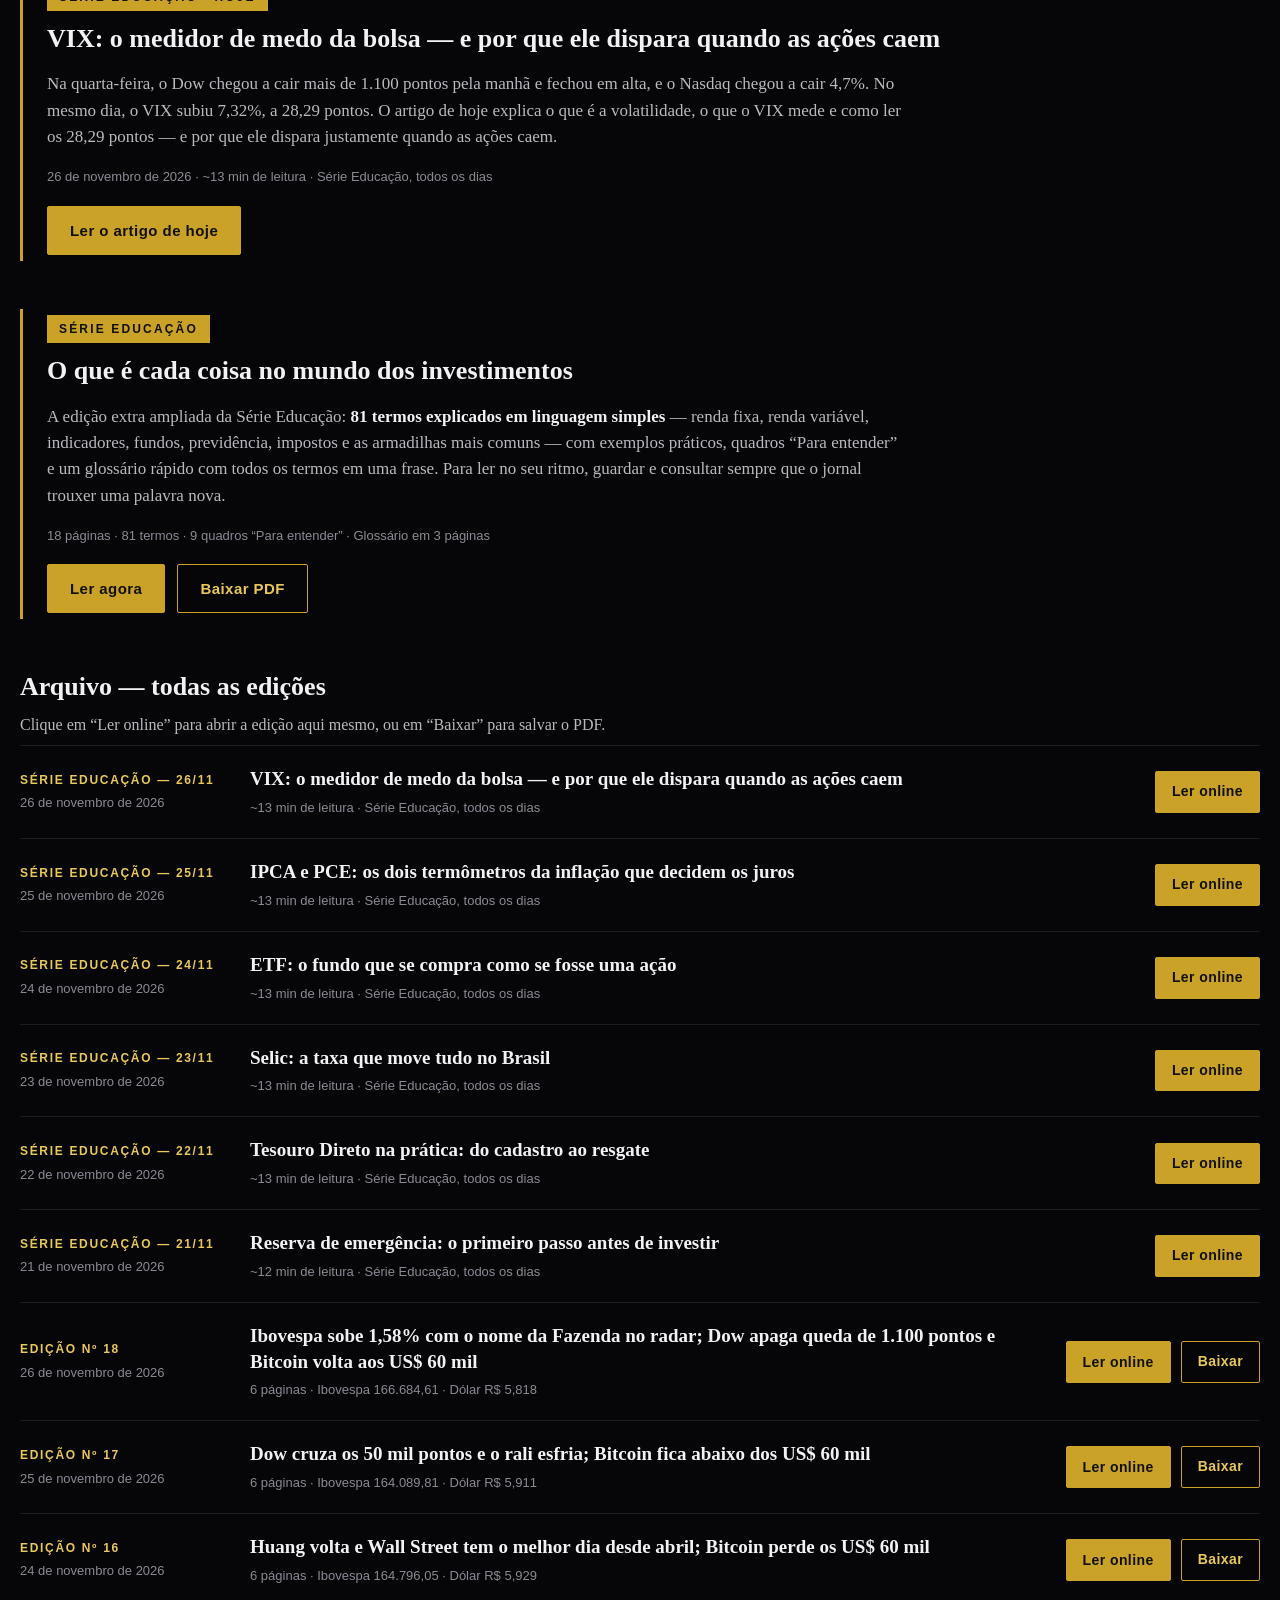
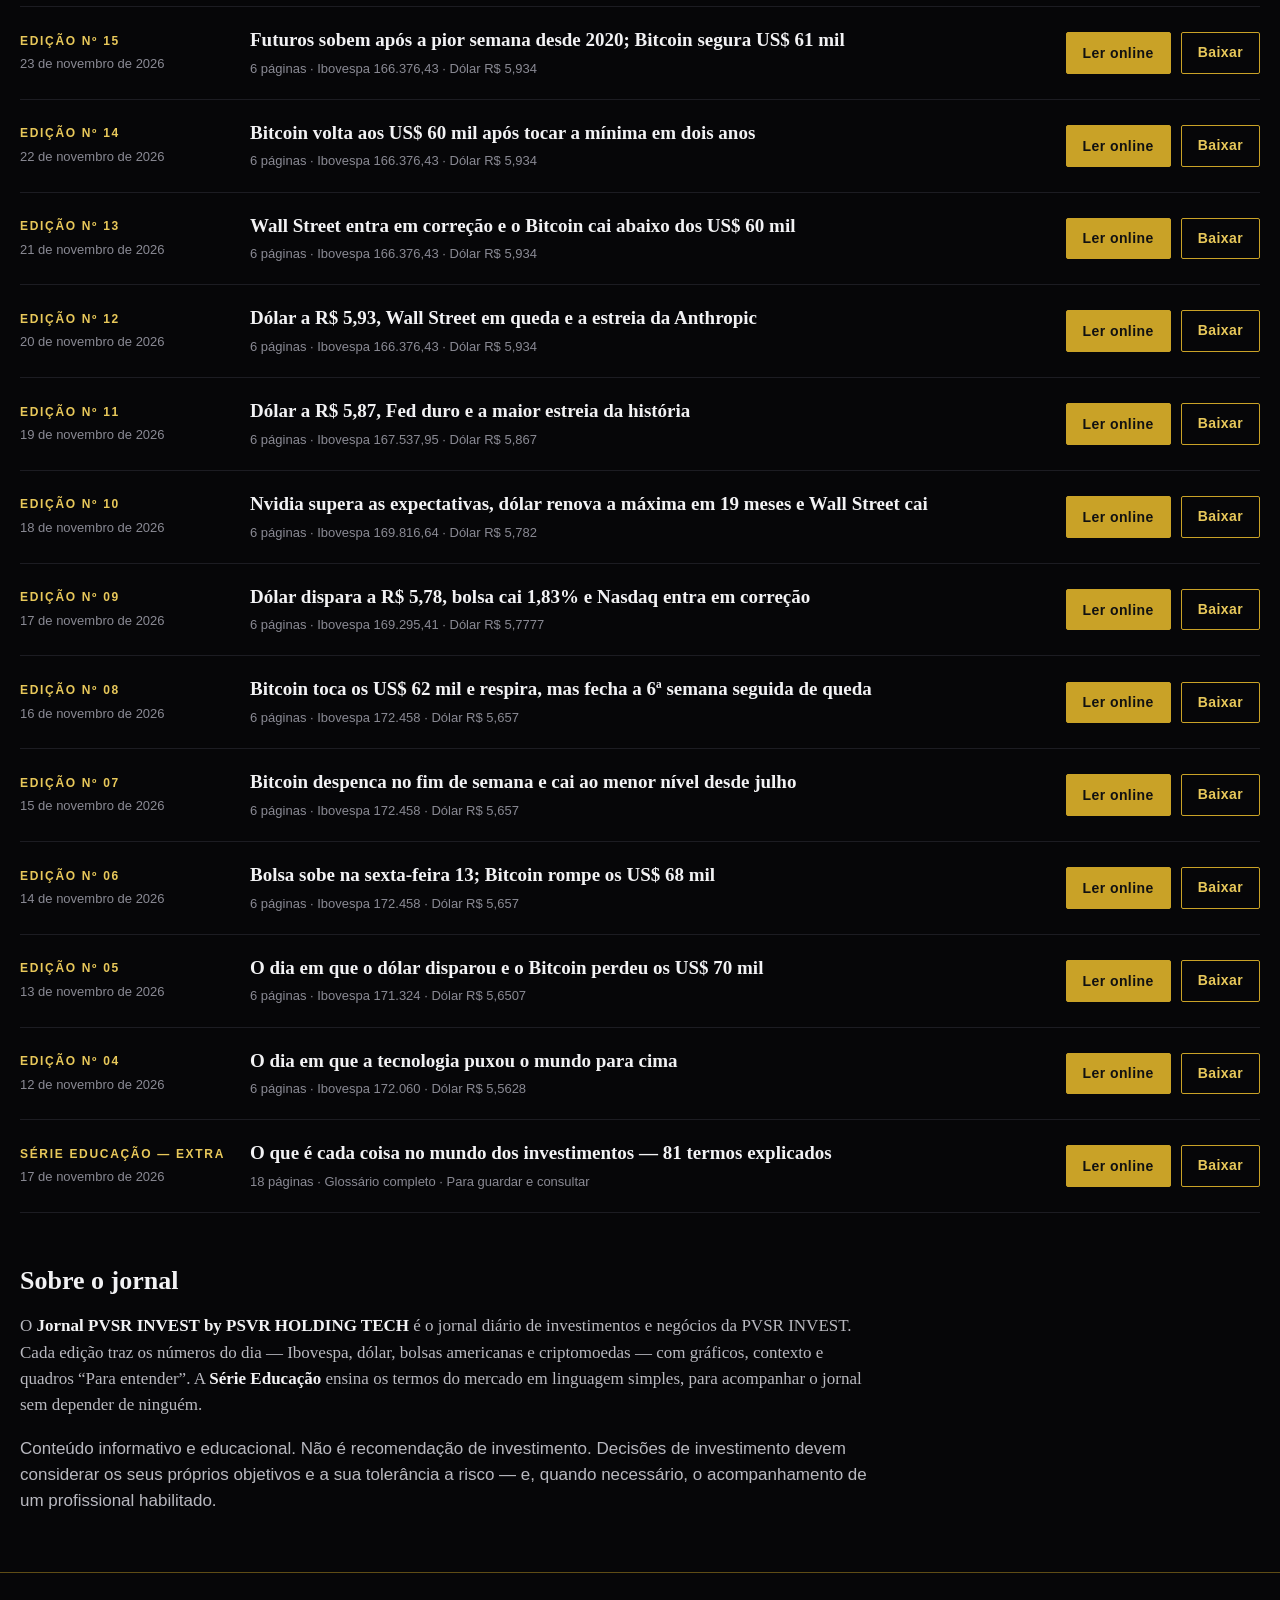
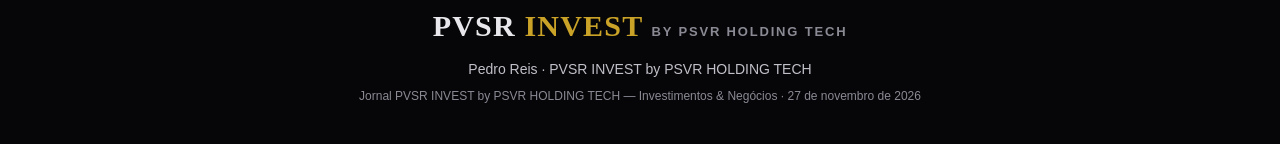
==== commit 50c73297: "Edição nº 19 — 27 de novembro de 2026" ====
--- a/index.html
+++ b/index.html
@@ -11,8 +11,8 @@
 
 <header class="masthead">
   <div class="masthead-top">
-    <span>Quinta-feira, 26 de novembro de 2026</span>
-    <span class="masthead-ed">Edição nº 18 no ar</span>
+    <span>Sexta-feira, 27 de novembro de 2026</span>
+    <span class="masthead-ed">Edição nº 19 no ar</span>
     <span>PVSR INVEST by PSVR HOLDING TECH</span>
   </div>
   <div class="masthead-title">
@@ -34,33 +34,33 @@
 </a>
 
 <section class="ticker" aria-label="Painel de mercado">
-  <div class="ticker-head">Painel de mercado — fechamento de quarta-feira, 25/11/2026 (edição nº 18)</div>
+  <div class="ticker-head">Painel de mercado — fechamento de quinta-feira, 26/11/2026 (edição nº 19)</div>
   <div class="ticker-strip">
-    <div class="tick"><span class="tick-name">Ibovespa</span><span class="tick-val">166.684,61</span><span class="tick-var up">+1,58% no dia</span></div>
-    <div class="tick"><span class="tick-name">Dólar comercial</span><span class="tick-val">R$ 5,818</span><span class="tick-var down">−1,53% no dia</span></div>
+    <div class="tick"><span class="tick-name">Ibovespa</span><span class="tick-val">176.799,84</span><span class="tick-var up">+6,07% no dia</span></div>
+    <div class="tick"><span class="tick-name">Dólar comercial</span><span class="tick-val">R$ 5,744</span><span class="tick-var down">−1,25% no dia</span></div>
     <div class="tick"><span class="tick-name">S&amp;P 500</span><span class="tick-val">7.182,78</span><span class="tick-var down">−0,25% no dia</span></div>
     <div class="tick"><span class="tick-name">Nasdaq</span><span class="tick-val">23.585,80</span><span class="tick-var down">−0,62% no dia</span></div>
     <div class="tick"><span class="tick-name">Dow Jones</span><span class="tick-val">50.182,95</span><span class="tick-var up">+0,33% no dia</span></div>
-    <div class="tick"><span class="tick-name">Bitcoin</span><span class="tick-val">~US$ 60,5 mil</span><span class="tick-var up">+2,7% no dia</span></div>
-    <div class="tick"><span class="tick-name">DXY (índice do dólar)</span><span class="tick-val">103,68</span><span class="tick-var down">−0,16% no dia</span></div>
+    <div class="tick"><span class="tick-name">Bitcoin</span><span class="tick-val">~US$ 61,7 mil</span><span class="tick-var up">+1,9% no dia</span></div>
+    <div class="tick"><span class="tick-name">DXY (índice do dólar)</span><span class="tick-val">103,79</span><span class="tick-var up">+0,09% no dia</span></div>
     <div class="tick"><span class="tick-name">Selic</span><span class="tick-val">13,75% a.a.</span><span class="tick-var neutral">mantida</span></div>
-    <div class="tick"><span class="tick-name">Tesouro EUA 10 anos</span><span class="tick-val">4,85%</span><span class="tick-var neutral">em queda no dia</span></div>
-    <div class="tick"><span class="tick-name">Petróleo Brent</span><span class="tick-val">US$ 94,61</span><span class="tick-var up">+3,51% no dia</span></div>
-    <div class="tick"><span class="tick-name">Petróleo WTI</span><span class="tick-val">US$ 84,08</span><span class="tick-var up">+2,47% no dia</span></div>
-    <div class="tick"><span class="tick-name">Ouro</span><span class="tick-val">~US$ 3.536</span><span class="tick-var down">−0,7% no dia</span></div>
-    <div class="tick"><span class="tick-name">VIX (medo do mercado)</span><span class="tick-val">28,29</span><span class="tick-var up">em alta no dia</span></div>
-    <div class="tick"><span class="tick-name">Medo e ganância</span><span class="tick-val">11 pontos</span><span class="tick-var down">medo extremo</span></div>
+    <div class="tick"><span class="tick-name">Tesouro EUA 10 anos</span><span class="tick-val">4,85%</span><span class="tick-var neutral">sem alteração</span></div>
+    <div class="tick"><span class="tick-name">Petróleo Brent</span><span class="tick-val">US$ 96,44</span><span class="tick-var up">+1,94% no dia</span></div>
+    <div class="tick"><span class="tick-name">Petróleo WTI</span><span class="tick-val">US$ 84,97</span><span class="tick-var up">+1,54% no dia</span></div>
+    <div class="tick"><span class="tick-name">Ouro</span><span class="tick-val">~US$ 3.567</span><span class="tick-var down">−0,4% no dia</span></div>
+    <div class="tick"><span class="tick-name">VIX (medo do mercado)</span><span class="tick-val">28,29</span><span class="tick-var neutral">sem alteração</span></div>
+    <div class="tick"><span class="tick-name">Medo e ganância</span><span class="tick-val">12 pontos</span><span class="tick-var down">medo extremo</span></div>
   </div>
 </section>
 
 <main>
   <section class="hero">
-    <div class="hero-kicker">Manchete de hoje — Edição nº 18 · 26 de novembro de 2026</div>
-    <h1>Ibovespa sobe 1,58% com o nome da Fazenda no radar; Dow apaga queda de 1.100 pontos e Bitcoin volta aos US$ 60 mil</h1>
-    <p class="hero-text">O Ibovespa subiu 1,58%, aos 166.684,61 pontos, com o mercado especulando o nome de Luiz Carlos Trabuco para o Ministério da Fazenda, e o dólar caiu 1,53%, a R$ 5,818. Nos Estados Unidos, o PCE de outubro veio a 3,8% ao ano e o PIB do 3º trimestre foi revisto para 4,3%; o Dow apagou uma queda de mais de 1.100 pontos e fechou em alta de 0,33%.</p>
+    <div class="hero-kicker">Manchete de hoje — Edição nº 19 · 27 de novembro de 2026</div>
+    <h1>Ibovespa dispara 6,07% com Trabuco na Fazenda; dólar cai a R$ 5,74 e Bitcoin volta aos US$ 61 mil</h1>
+    <p class="hero-text">O Ibovespa disparou 6,07%, aos 176.799,84 pontos, com a expectativa de que Luiz Carlos Trabuco assuma o Ministério da Fazenda — ele aceitou o convite na noite de quinta, depois do fechamento —, e o dólar caiu 1,25%, a R$ 5,744. O IPCA-15 de novembro veio a 0,22%, abaixo dos 0,36% esperados. Nos Estados Unidos, as bolsas ficaram fechadas pelo feriado de Ação de Graças.</p>
     <div class="hero-actions">
-      <button class="btn btn-gold" data-pdf="pdfs/relatorio-pvsr-invest-2026-11-26.pdf" data-title="Edição nº 18 — 26 de novembro de 2026">Ler agora</button>
-      <a class="btn btn-outline" href="pdfs/relatorio-pvsr-invest-2026-11-26.pdf" download="PVSR INVEST — Investimentos &amp; Negócios — Edição 18 — 2026-11-26.pdf">Baixar PDF</a>
+      <button class="btn btn-gold" data-pdf="pdfs/relatorio-pvsr-invest-2026-11-27.pdf" data-title="Edição nº 19 — 27 de novembro de 2026">Ler agora</button>
+      <a class="btn btn-outline" href="pdfs/relatorio-pvsr-invest-2026-11-27.pdf" download="PVSR INVEST — Investimentos &amp; Negócios — Edição 19 — 2026-11-27.pdf">Baixar PDF</a>
     </div>
     <div class="hero-meta">6 páginas · Ibovespa, câmbio, Estados Unidos, criptomoedas, agenda</div>
   </section>
@@ -166,6 +166,15 @@
       </article>
 
       <article class="row">
+        <div class="row-id"><div class="row-num">Edição nº 18</div><div class="row-date">26 de novembro de 2026</div></div>
+        <div class="row-main"><h3>Ibovespa sobe 1,58% com o nome da Fazenda no radar; Dow apaga queda de 1.100 pontos e Bitcoin volta aos US$ 60 mil</h3><div class="row-meta">6 páginas · Ibovespa 166.684,61 · Dólar R$ 5,818</div></div>
+        <div class="row-actions">
+          <button class="btn btn-small btn-gold" data-pdf="pdfs/relatorio-pvsr-invest-2026-11-26.pdf" data-title="Edição nº 18 — 26 de novembro de 2026">Ler online</button>
+          <a class="btn btn-small btn-outline" href="pdfs/relatorio-pvsr-invest-2026-11-26.pdf" download="PVSR INVEST — Investimentos &amp; Negócios — Edição 18 — 2026-11-26.pdf">Baixar</a>
+        </div>
+      </article>
+
+      <article class="row">
         <div class="row-id"><div class="row-num">Edição nº 17</div><div class="row-date">25 de novembro de 2026</div></div>
         <div class="row-main"><h3>Dow cruza os 50 mil pontos e o rali esfria; Bitcoin fica abaixo dos US$ 60 mil</h3><div class="row-meta">6 páginas · Ibovespa 164.089,81 · Dólar R$ 5,911</div></div>
         <div class="row-actions">
@@ -313,7 +322,7 @@
 <footer>
   <div class="footer-mono"><span class="mono-pvsr">PVSR</span> <span class="mono-invest">INVEST</span> <span class="footer-by">by PSVR Holding Tech</span></div>
   <div class="footer-credit">Pedro Reis · PVSR INVEST by PSVR HOLDING TECH</div>
-  <div class="footer-note">Jornal PVSR INVEST by PSVR HOLDING TECH — Investimentos &amp; Negócios · 23 de novembro de 2026</div>
+  <div class="footer-note">Jornal PVSR INVEST by PSVR HOLDING TECH — Investimentos &amp; Negócios · 27 de novembro de 2026</div>
 </footer>
 
 <script src="app.js"></script>
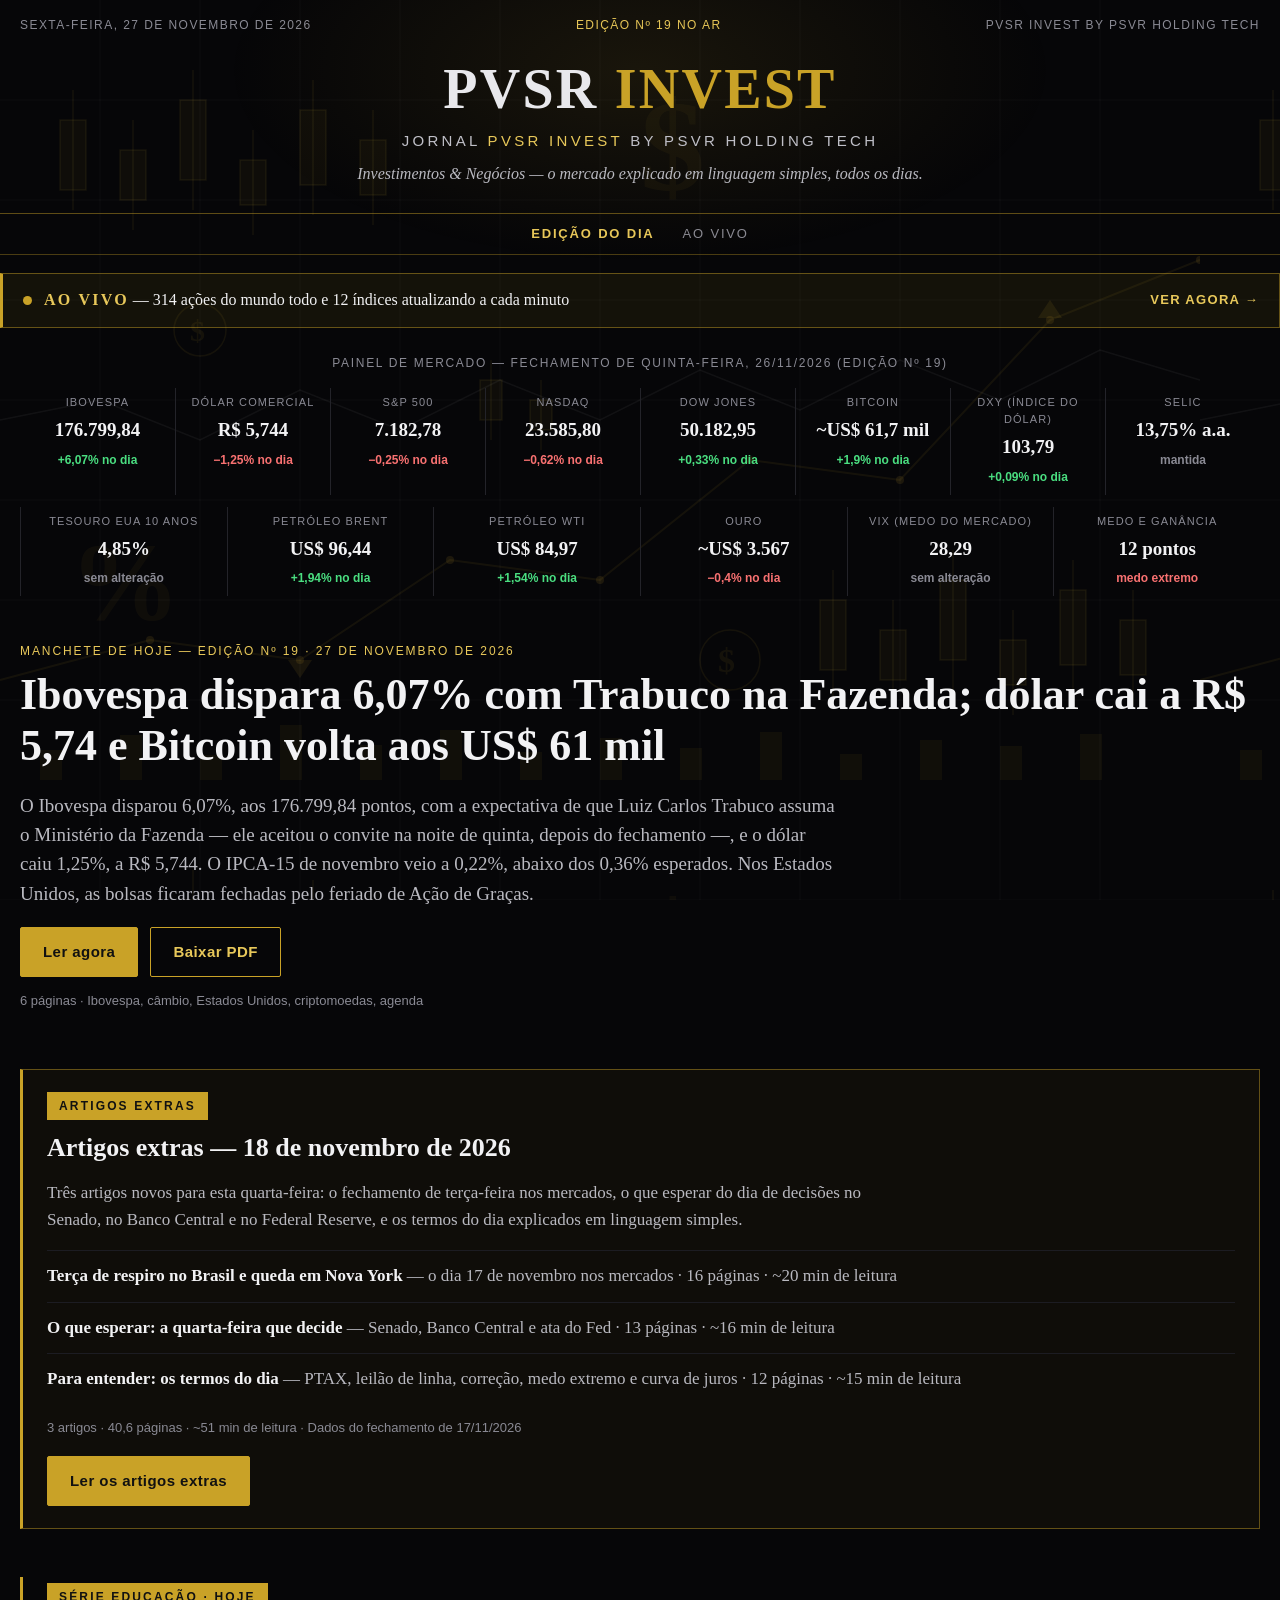
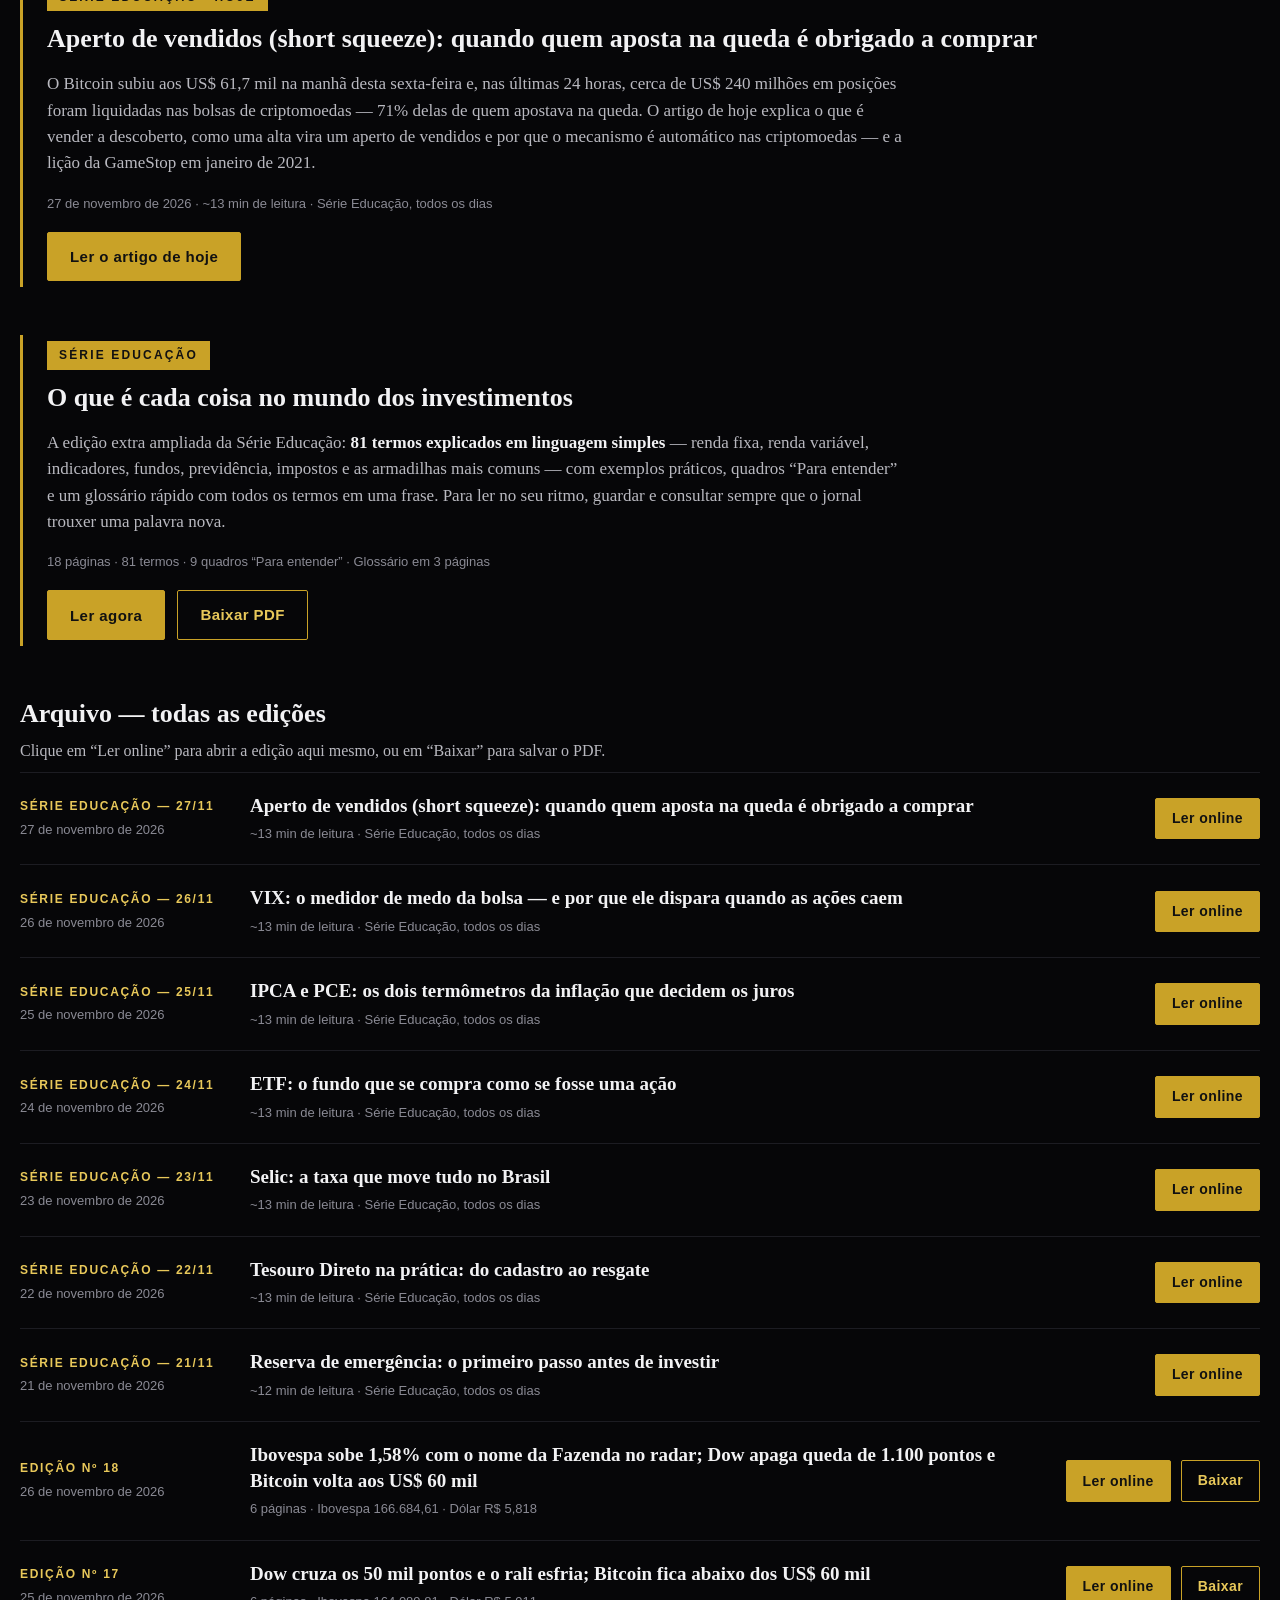
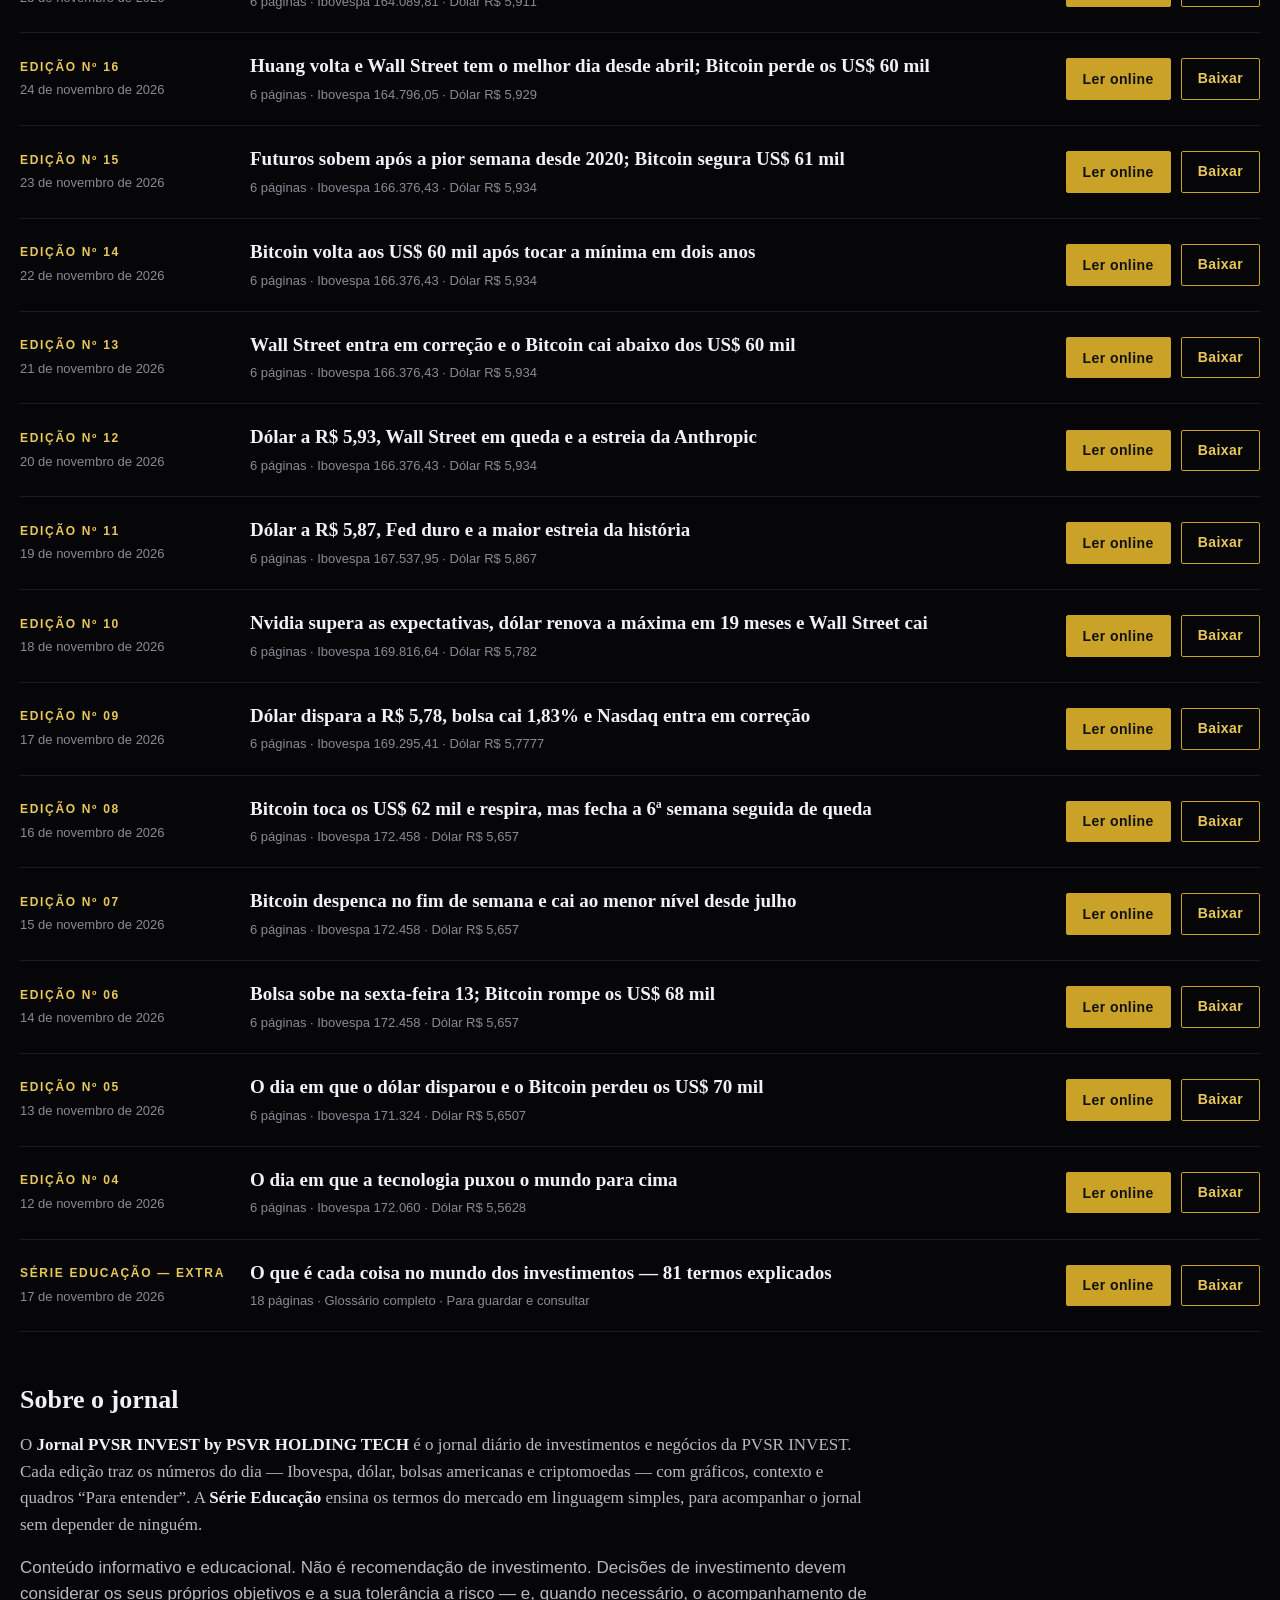
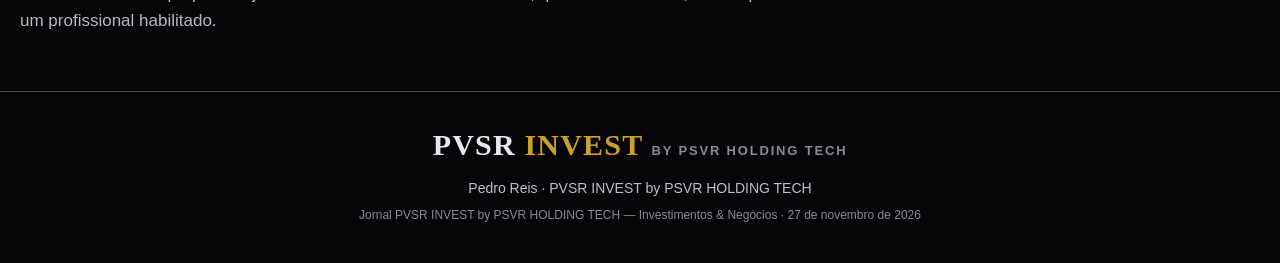
==== commit 772c4ecf: "Série Educação 27/11: Aperto de vendidos (short squeeze)" ====
--- a/index.html
+++ b/index.html
@@ -82,11 +82,11 @@
 
   <section class="educacao">
     <div class="educacao-badge">Série Educação · Hoje</div>
-    <h2>VIX: o medidor de medo da bolsa — e por que ele dispara quando as ações caem</h2>
-    <p>Na quarta-feira, o Dow chegou a cair mais de 1.100 pontos pela manhã e fechou em alta, e o Nasdaq chegou a cair 4,7%. No mesmo dia, o VIX subiu 7,32%, a 28,29 pontos. O artigo de hoje explica o que é a volatilidade, o que o VIX mede e como ler os 28,29 pontos — e por que ele dispara justamente quando as ações caem.</p>
-    <div class="educacao-meta">26 de novembro de 2026 · ~13 min de leitura · Série Educação, todos os dias</div>
+    <h2>Aperto de vendidos (short squeeze): quando quem aposta na queda é obrigado a comprar</h2>
+    <p>O Bitcoin subiu aos US$ 61,7 mil na manhã desta sexta-feira e, nas últimas 24 horas, cerca de US$ 240 milhões em posições foram liquidadas nas bolsas de criptomoedas — 71% delas de quem apostava na queda. O artigo de hoje explica o que é vender a descoberto, como uma alta vira um aperto de vendidos e por que o mecanismo é automático nas criptomoedas — e a lição da GameStop em janeiro de 2021.</p>
+    <div class="educacao-meta">27 de novembro de 2026 · ~13 min de leitura · Série Educação, todos os dias</div>
     <div class="hero-actions">
-      <a class="btn btn-gold" href="serie-educacao-2026-11-26.html">Ler o artigo de hoje</a>
+      <a class="btn btn-gold" href="serie-educacao-2026-11-27.html">Ler o artigo de hoje</a>
     </div>
   </section>
 
@@ -118,6 +118,14 @@
     <div class="lista">
 
       <article class="row row-extra">
+        <div class="row-id"><div class="row-num">Série Educação — 27/11</div><div class="row-date">27 de novembro de 2026</div></div>
+        <div class="row-main"><h3>Aperto de vendidos (short squeeze): quando quem aposta na queda é obrigado a comprar</h3><div class="row-meta">~13 min de leitura · Série Educação, todos os dias</div></div>
+        <div class="row-actions">
+          <a class="btn btn-small btn-gold" href="serie-educacao-2026-11-27.html">Ler online</a>
+        </div>
+      </article>
+
+      <article class="row row-extra">
         <div class="row-id"><div class="row-num">Série Educação — 26/11</div><div class="row-date">26 de novembro de 2026</div></div>
         <div class="row-main"><h3>VIX: o medidor de medo da bolsa — e por que ele dispara quando as ações caem</h3><div class="row-meta">~13 min de leitura · Série Educação, todos os dias</div></div>
         <div class="row-actions">
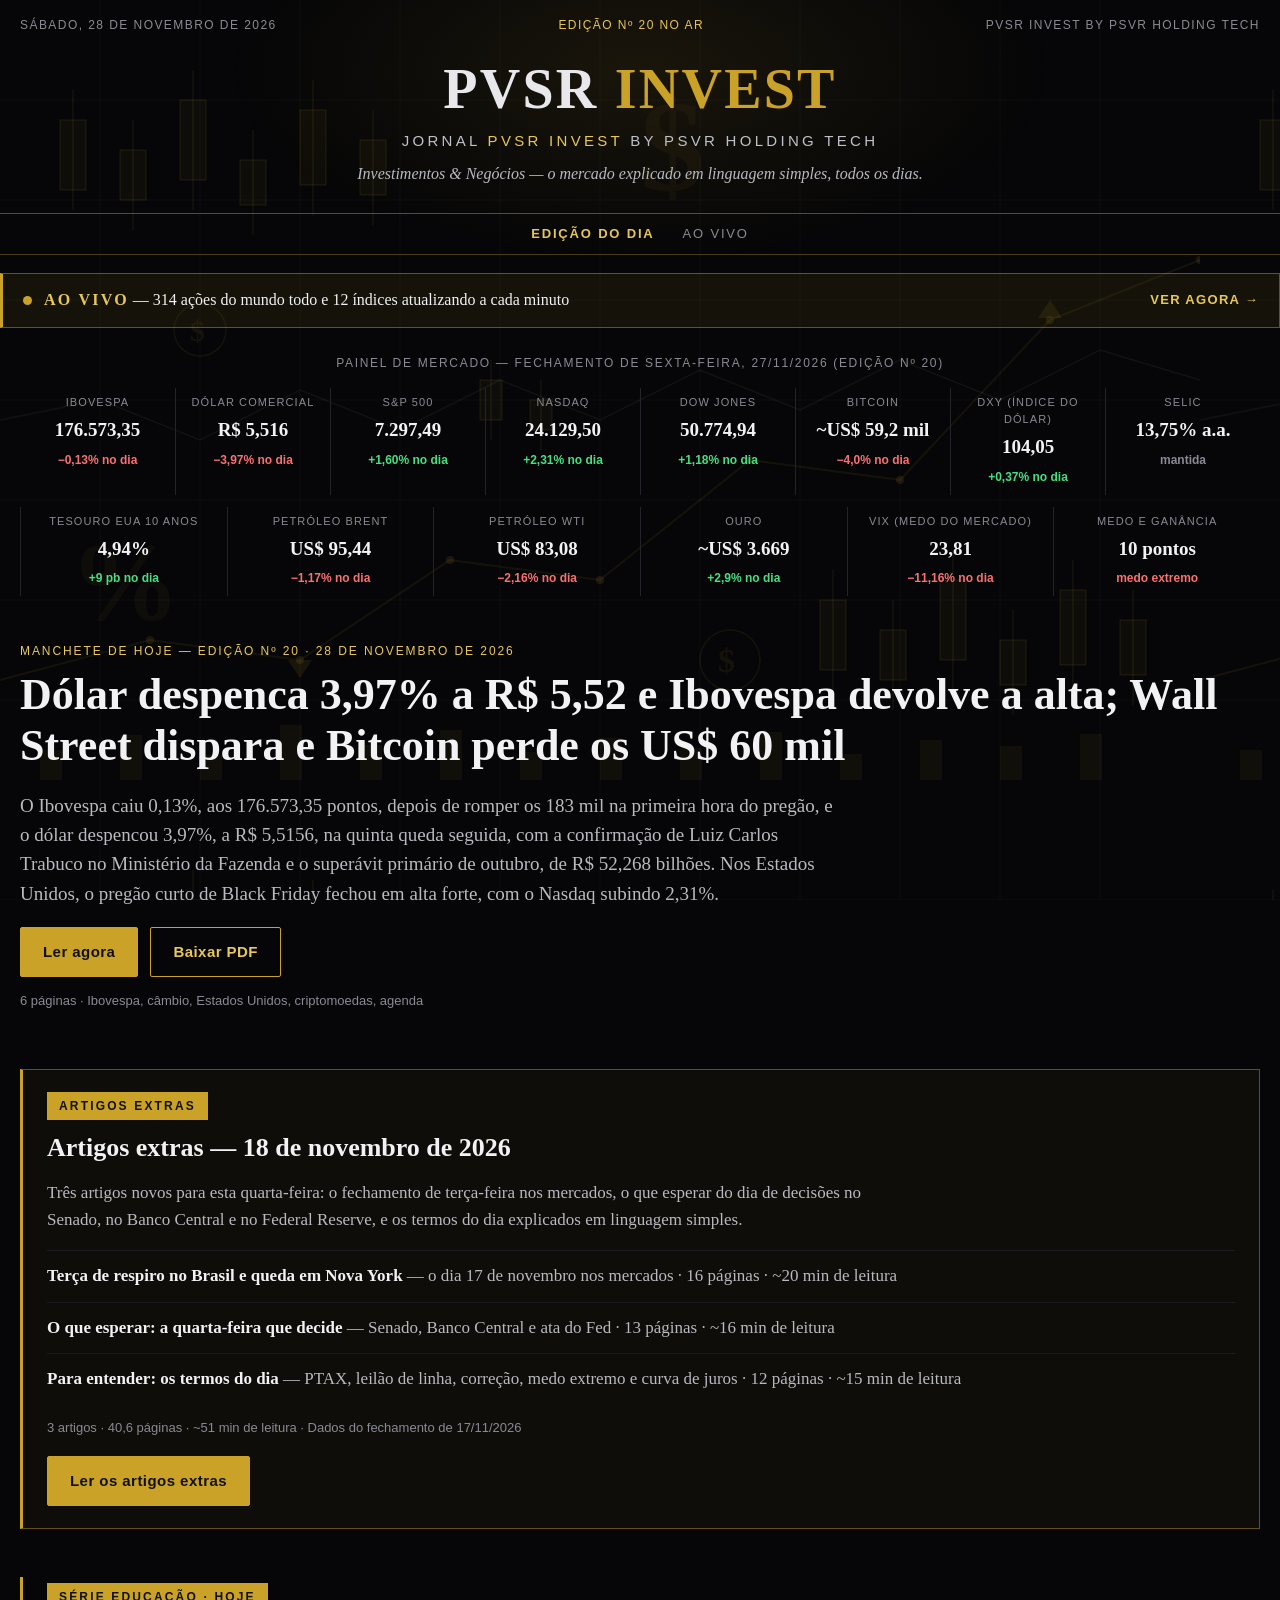
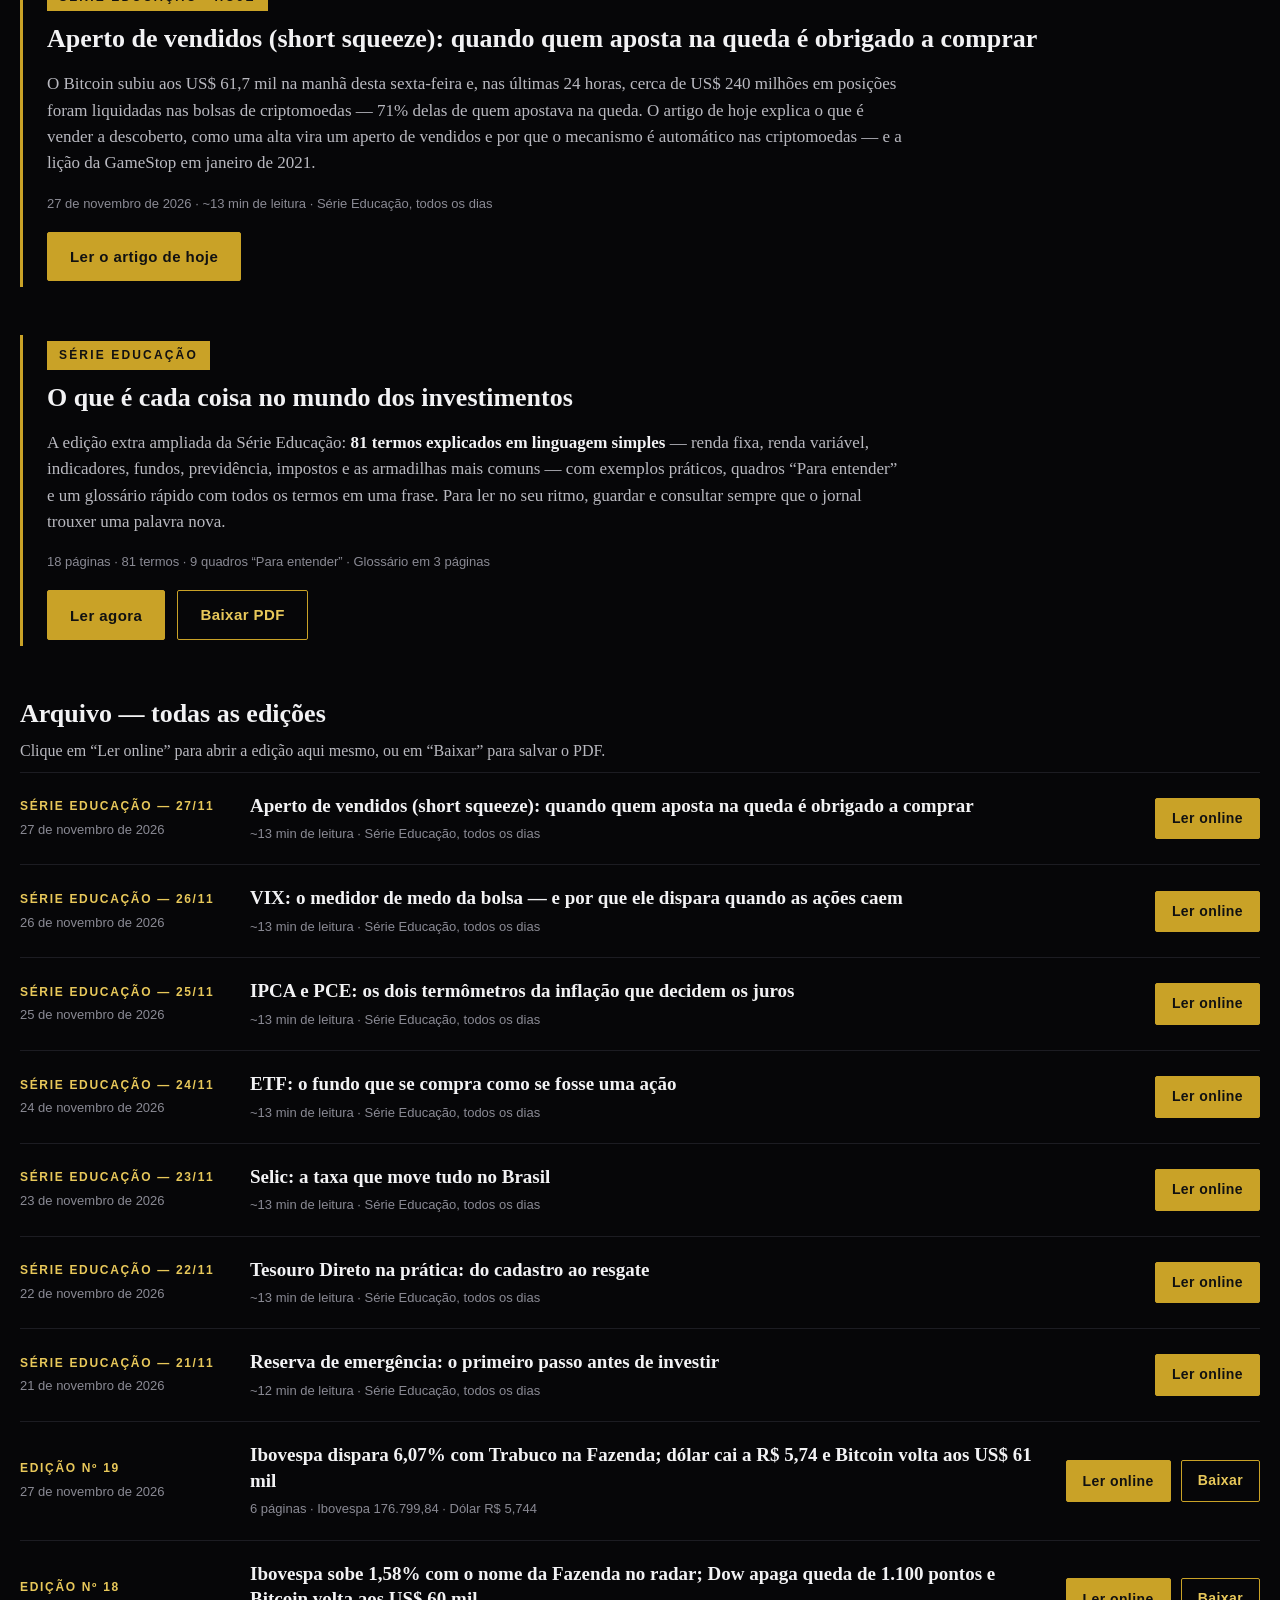
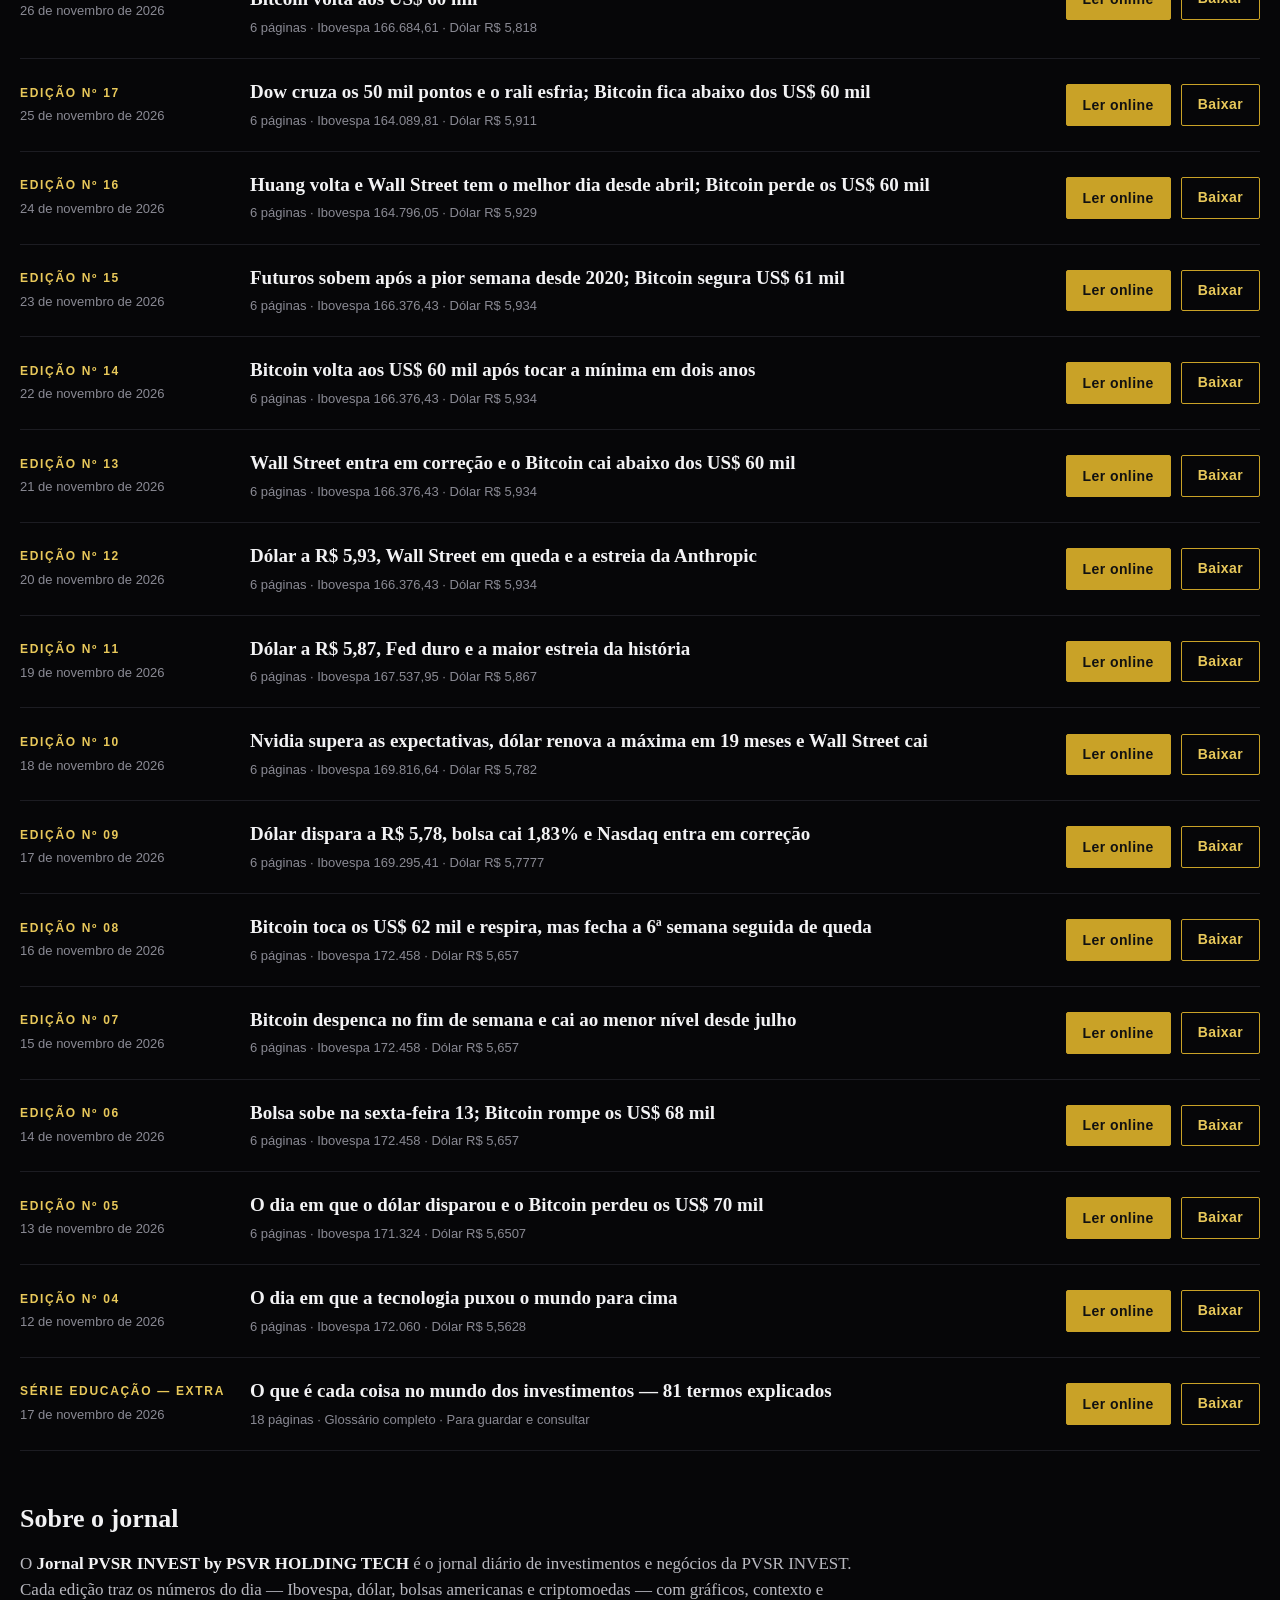
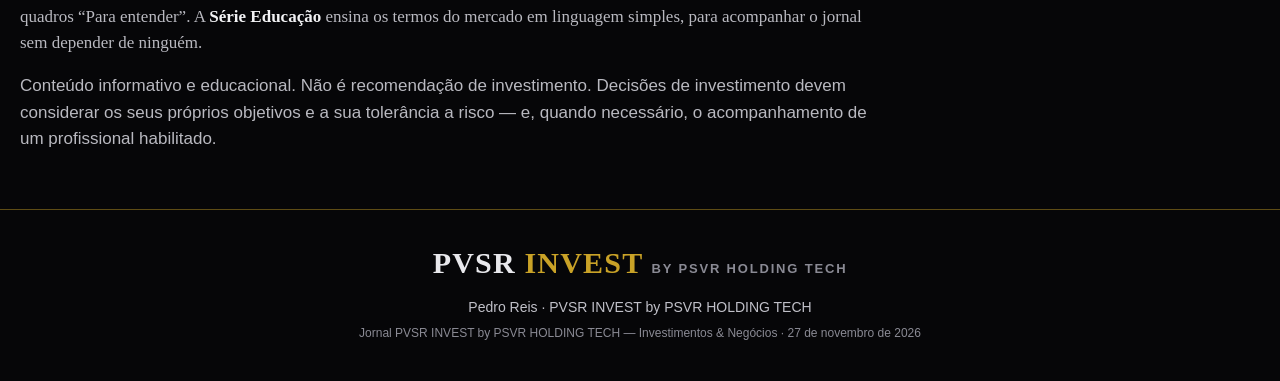
==== commit 37df2157: "Edição nº 20 — 28 de novembro de 2026" ====
--- a/index.html
+++ b/index.html
@@ -11,8 +11,8 @@
 
 <header class="masthead">
   <div class="masthead-top">
-    <span>Sexta-feira, 27 de novembro de 2026</span>
-    <span class="masthead-ed">Edição nº 19 no ar</span>
+    <span>Sábado, 28 de novembro de 2026</span>
+    <span class="masthead-ed">Edição nº 20 no ar</span>
     <span>PVSR INVEST by PSVR HOLDING TECH</span>
   </div>
   <div class="masthead-title">
@@ -34,33 +34,33 @@
 </a>
 
 <section class="ticker" aria-label="Painel de mercado">
-  <div class="ticker-head">Painel de mercado — fechamento de quinta-feira, 26/11/2026 (edição nº 19)</div>
+  <div class="ticker-head">Painel de mercado — fechamento de sexta-feira, 27/11/2026 (edição nº 20)</div>
   <div class="ticker-strip">
-    <div class="tick"><span class="tick-name">Ibovespa</span><span class="tick-val">176.799,84</span><span class="tick-var up">+6,07% no dia</span></div>
-    <div class="tick"><span class="tick-name">Dólar comercial</span><span class="tick-val">R$ 5,744</span><span class="tick-var down">−1,25% no dia</span></div>
-    <div class="tick"><span class="tick-name">S&amp;P 500</span><span class="tick-val">7.182,78</span><span class="tick-var down">−0,25% no dia</span></div>
-    <div class="tick"><span class="tick-name">Nasdaq</span><span class="tick-val">23.585,80</span><span class="tick-var down">−0,62% no dia</span></div>
-    <div class="tick"><span class="tick-name">Dow Jones</span><span class="tick-val">50.182,95</span><span class="tick-var up">+0,33% no dia</span></div>
-    <div class="tick"><span class="tick-name">Bitcoin</span><span class="tick-val">~US$ 61,7 mil</span><span class="tick-var up">+1,9% no dia</span></div>
-    <div class="tick"><span class="tick-name">DXY (índice do dólar)</span><span class="tick-val">103,79</span><span class="tick-var up">+0,09% no dia</span></div>
+    <div class="tick"><span class="tick-name">Ibovespa</span><span class="tick-val">176.573,35</span><span class="tick-var down">−0,13% no dia</span></div>
+    <div class="tick"><span class="tick-name">Dólar comercial</span><span class="tick-val">R$ 5,516</span><span class="tick-var down">−3,97% no dia</span></div>
+    <div class="tick"><span class="tick-name">S&amp;P 500</span><span class="tick-val">7.297,49</span><span class="tick-var up">+1,60% no dia</span></div>
+    <div class="tick"><span class="tick-name">Nasdaq</span><span class="tick-val">24.129,50</span><span class="tick-var up">+2,31% no dia</span></div>
+    <div class="tick"><span class="tick-name">Dow Jones</span><span class="tick-val">50.774,94</span><span class="tick-var up">+1,18% no dia</span></div>
+    <div class="tick"><span class="tick-name">Bitcoin</span><span class="tick-val">~US$ 59,2 mil</span><span class="tick-var down">−4,0% no dia</span></div>
+    <div class="tick"><span class="tick-name">DXY (índice do dólar)</span><span class="tick-val">104,05</span><span class="tick-var up">+0,37% no dia</span></div>
     <div class="tick"><span class="tick-name">Selic</span><span class="tick-val">13,75% a.a.</span><span class="tick-var neutral">mantida</span></div>
-    <div class="tick"><span class="tick-name">Tesouro EUA 10 anos</span><span class="tick-val">4,85%</span><span class="tick-var neutral">sem alteração</span></div>
-    <div class="tick"><span class="tick-name">Petróleo Brent</span><span class="tick-val">US$ 96,44</span><span class="tick-var up">+1,94% no dia</span></div>
-    <div class="tick"><span class="tick-name">Petróleo WTI</span><span class="tick-val">US$ 84,97</span><span class="tick-var up">+1,54% no dia</span></div>
-    <div class="tick"><span class="tick-name">Ouro</span><span class="tick-val">~US$ 3.567</span><span class="tick-var down">−0,4% no dia</span></div>
-    <div class="tick"><span class="tick-name">VIX (medo do mercado)</span><span class="tick-val">28,29</span><span class="tick-var neutral">sem alteração</span></div>
-    <div class="tick"><span class="tick-name">Medo e ganância</span><span class="tick-val">12 pontos</span><span class="tick-var down">medo extremo</span></div>
+    <div class="tick"><span class="tick-name">Tesouro EUA 10 anos</span><span class="tick-val">4,94%</span><span class="tick-var up">+9 pb no dia</span></div>
+    <div class="tick"><span class="tick-name">Petróleo Brent</span><span class="tick-val">US$ 95,44</span><span class="tick-var down">−1,17% no dia</span></div>
+    <div class="tick"><span class="tick-name">Petróleo WTI</span><span class="tick-val">US$ 83,08</span><span class="tick-var down">−2,16% no dia</span></div>
+    <div class="tick"><span class="tick-name">Ouro</span><span class="tick-val">~US$ 3.669</span><span class="tick-var up">+2,9% no dia</span></div>
+    <div class="tick"><span class="tick-name">VIX (medo do mercado)</span><span class="tick-val">23,81</span><span class="tick-var down">−11,16% no dia</span></div>
+    <div class="tick"><span class="tick-name">Medo e ganância</span><span class="tick-val">10 pontos</span><span class="tick-var down">medo extremo</span></div>
   </div>
 </section>
 
 <main>
   <section class="hero">
-    <div class="hero-kicker">Manchete de hoje — Edição nº 19 · 27 de novembro de 2026</div>
-    <h1>Ibovespa dispara 6,07% com Trabuco na Fazenda; dólar cai a R$ 5,74 e Bitcoin volta aos US$ 61 mil</h1>
-    <p class="hero-text">O Ibovespa disparou 6,07%, aos 176.799,84 pontos, com a expectativa de que Luiz Carlos Trabuco assuma o Ministério da Fazenda — ele aceitou o convite na noite de quinta, depois do fechamento —, e o dólar caiu 1,25%, a R$ 5,744. O IPCA-15 de novembro veio a 0,22%, abaixo dos 0,36% esperados. Nos Estados Unidos, as bolsas ficaram fechadas pelo feriado de Ação de Graças.</p>
+    <div class="hero-kicker">Manchete de hoje — Edição nº 20 · 28 de novembro de 2026</div>
+    <h1>Dólar despenca 3,97% a R$ 5,52 e Ibovespa devolve a alta; Wall Street dispara e Bitcoin perde os US$ 60 mil</h1>
+    <p class="hero-text">O Ibovespa caiu 0,13%, aos 176.573,35 pontos, depois de romper os 183 mil na primeira hora do pregão, e o dólar despencou 3,97%, a R$ 5,5156, na quinta queda seguida, com a confirmação de Luiz Carlos Trabuco no Ministério da Fazenda e o superávit primário de outubro, de R$ 52,268 bilhões. Nos Estados Unidos, o pregão curto de Black Friday fechou em alta forte, com o Nasdaq subindo 2,31%.</p>
     <div class="hero-actions">
-      <button class="btn btn-gold" data-pdf="pdfs/relatorio-pvsr-invest-2026-11-27.pdf" data-title="Edição nº 19 — 27 de novembro de 2026">Ler agora</button>
-      <a class="btn btn-outline" href="pdfs/relatorio-pvsr-invest-2026-11-27.pdf" download="PVSR INVEST — Investimentos &amp; Negócios — Edição 19 — 2026-11-27.pdf">Baixar PDF</a>
+      <button class="btn btn-gold" data-pdf="pdfs/relatorio-pvsr-invest-2026-11-28.pdf" data-title="Edição nº 20 — 28 de novembro de 2026">Ler agora</button>
+      <a class="btn btn-outline" href="pdfs/relatorio-pvsr-invest-2026-11-28.pdf" download="PVSR INVEST — Investimentos &amp; Negócios — Edição 20 — 2026-11-28.pdf">Baixar PDF</a>
     </div>
     <div class="hero-meta">6 páginas · Ibovespa, câmbio, Estados Unidos, criptomoedas, agenda</div>
   </section>
@@ -174,6 +174,15 @@
       </article>
 
       <article class="row">
+        <div class="row-id"><div class="row-num">Edição nº 19</div><div class="row-date">27 de novembro de 2026</div></div>
+        <div class="row-main"><h3>Ibovespa dispara 6,07% com Trabuco na Fazenda; dólar cai a R$ 5,74 e Bitcoin volta aos US$ 61 mil</h3><div class="row-meta">6 páginas · Ibovespa 176.799,84 · Dólar R$ 5,744</div></div>
+        <div class="row-actions">
+          <button class="btn btn-small btn-gold" data-pdf="pdfs/relatorio-pvsr-invest-2026-11-27.pdf" data-title="Edição nº 19 — 27 de novembro de 2026">Ler online</button>
+          <a class="btn btn-small btn-outline" href="pdfs/relatorio-pvsr-invest-2026-11-27.pdf" download="PVSR INVEST — Investimentos &amp; Negócios — Edição 19 — 2026-11-27.pdf">Baixar</a>
+        </div>
+      </article>
+
+      <article class="row">
         <div class="row-id"><div class="row-num">Edição nº 18</div><div class="row-date">26 de novembro de 2026</div></div>
         <div class="row-main"><h3>Ibovespa sobe 1,58% com o nome da Fazenda no radar; Dow apaga queda de 1.100 pontos e Bitcoin volta aos US$ 60 mil</h3><div class="row-meta">6 páginas · Ibovespa 166.684,61 · Dólar R$ 5,818</div></div>
         <div class="row-actions">
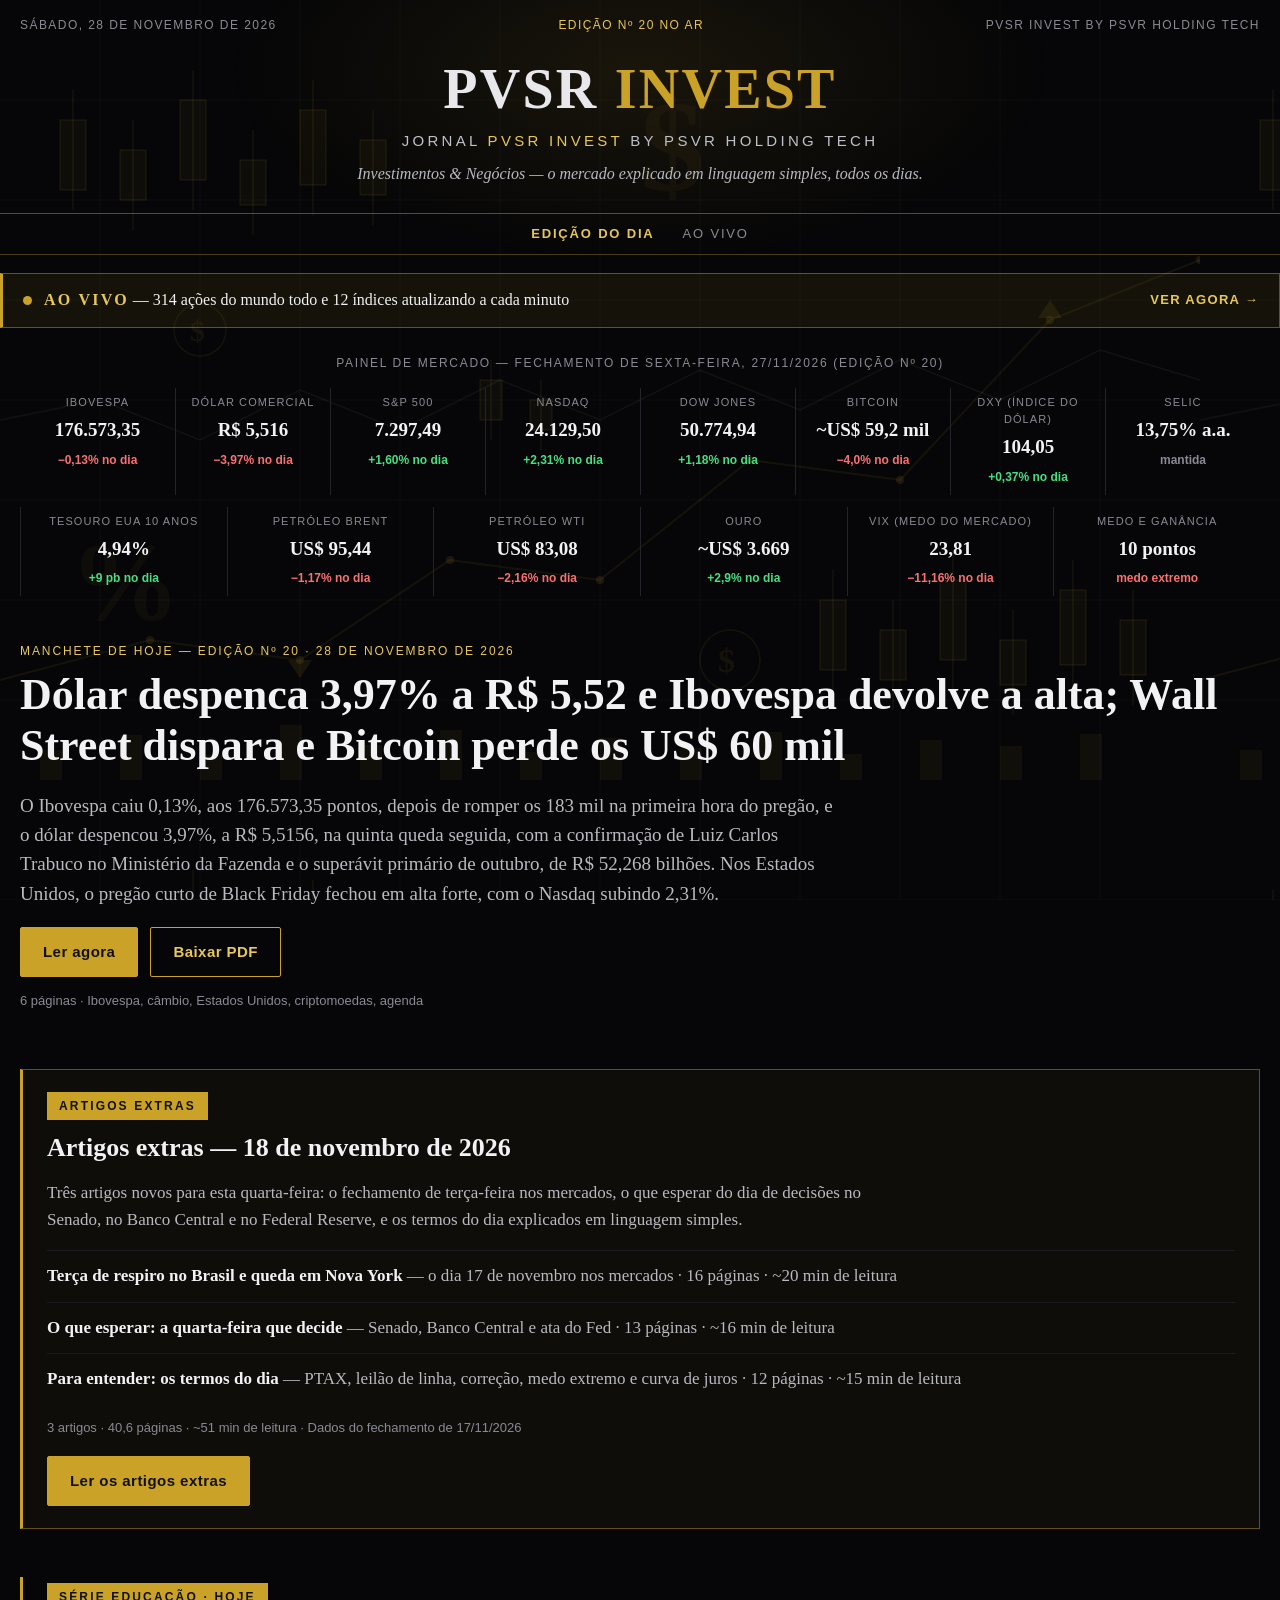
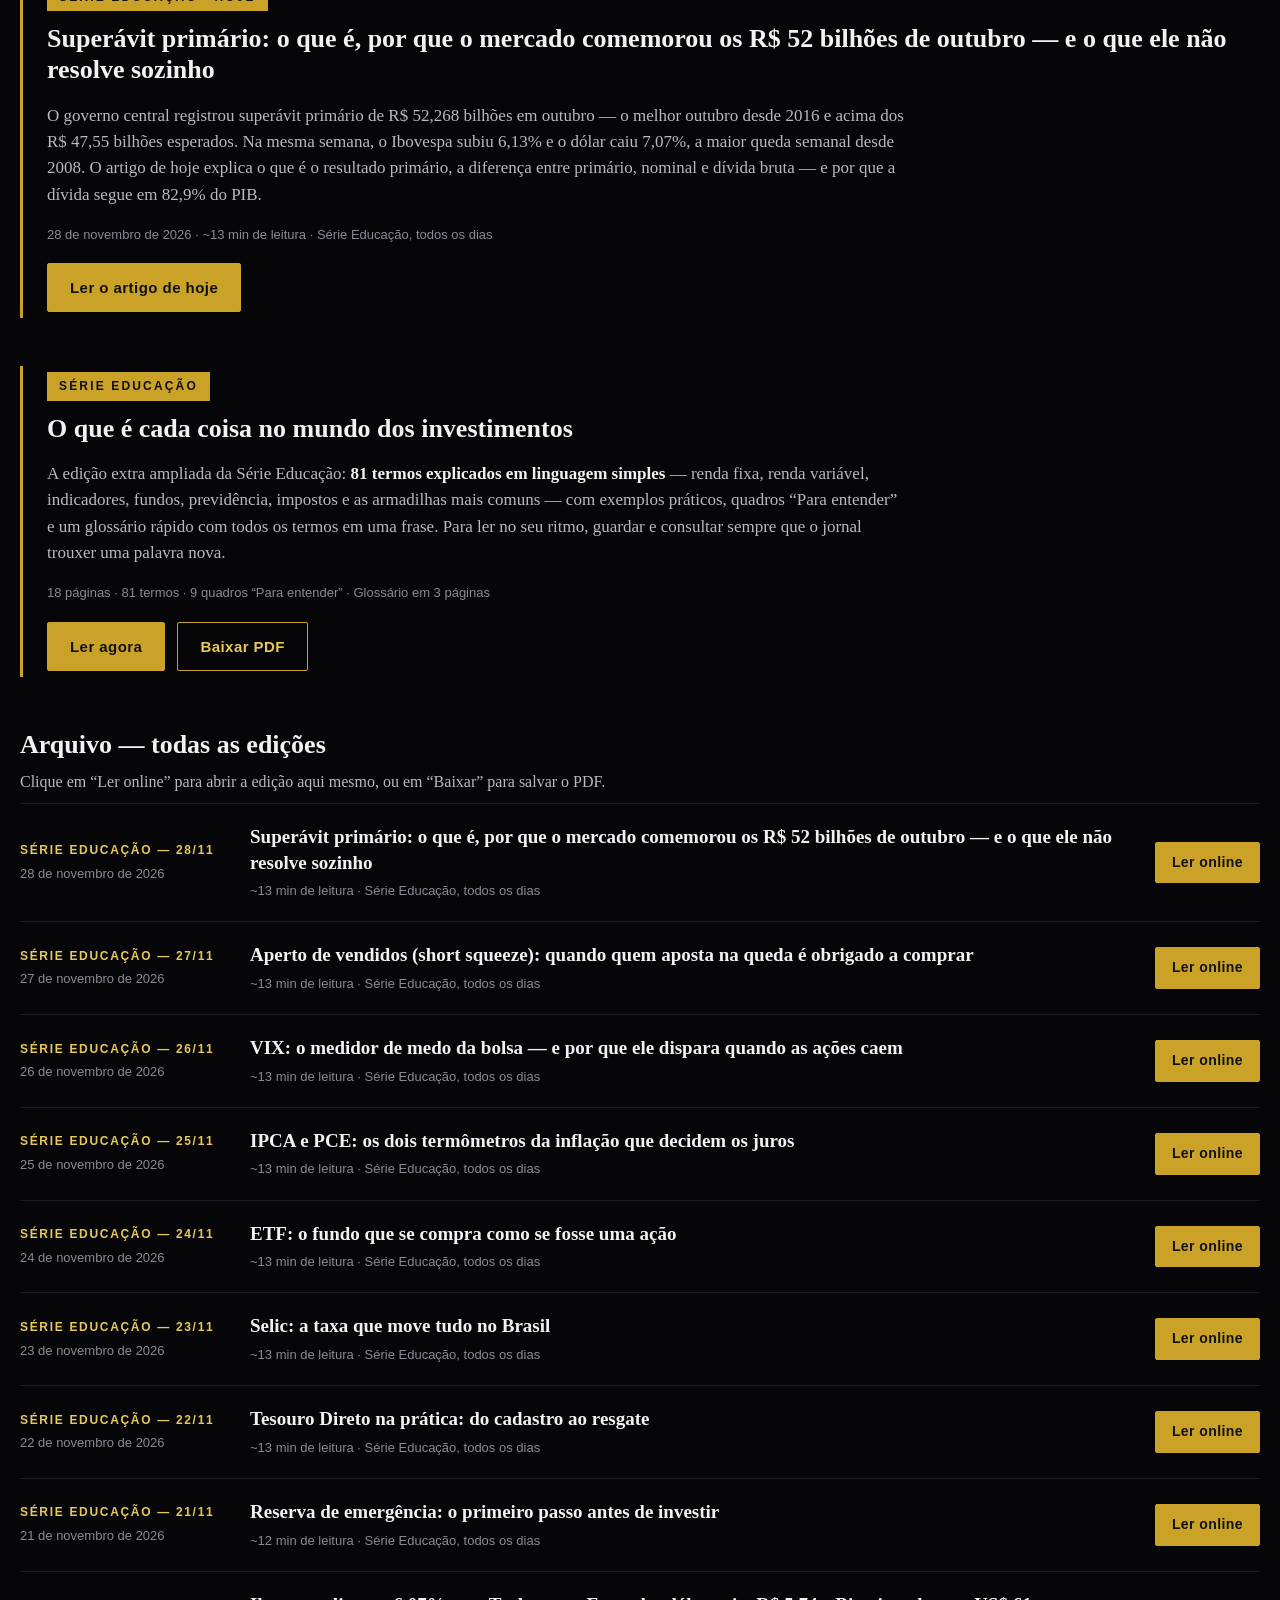
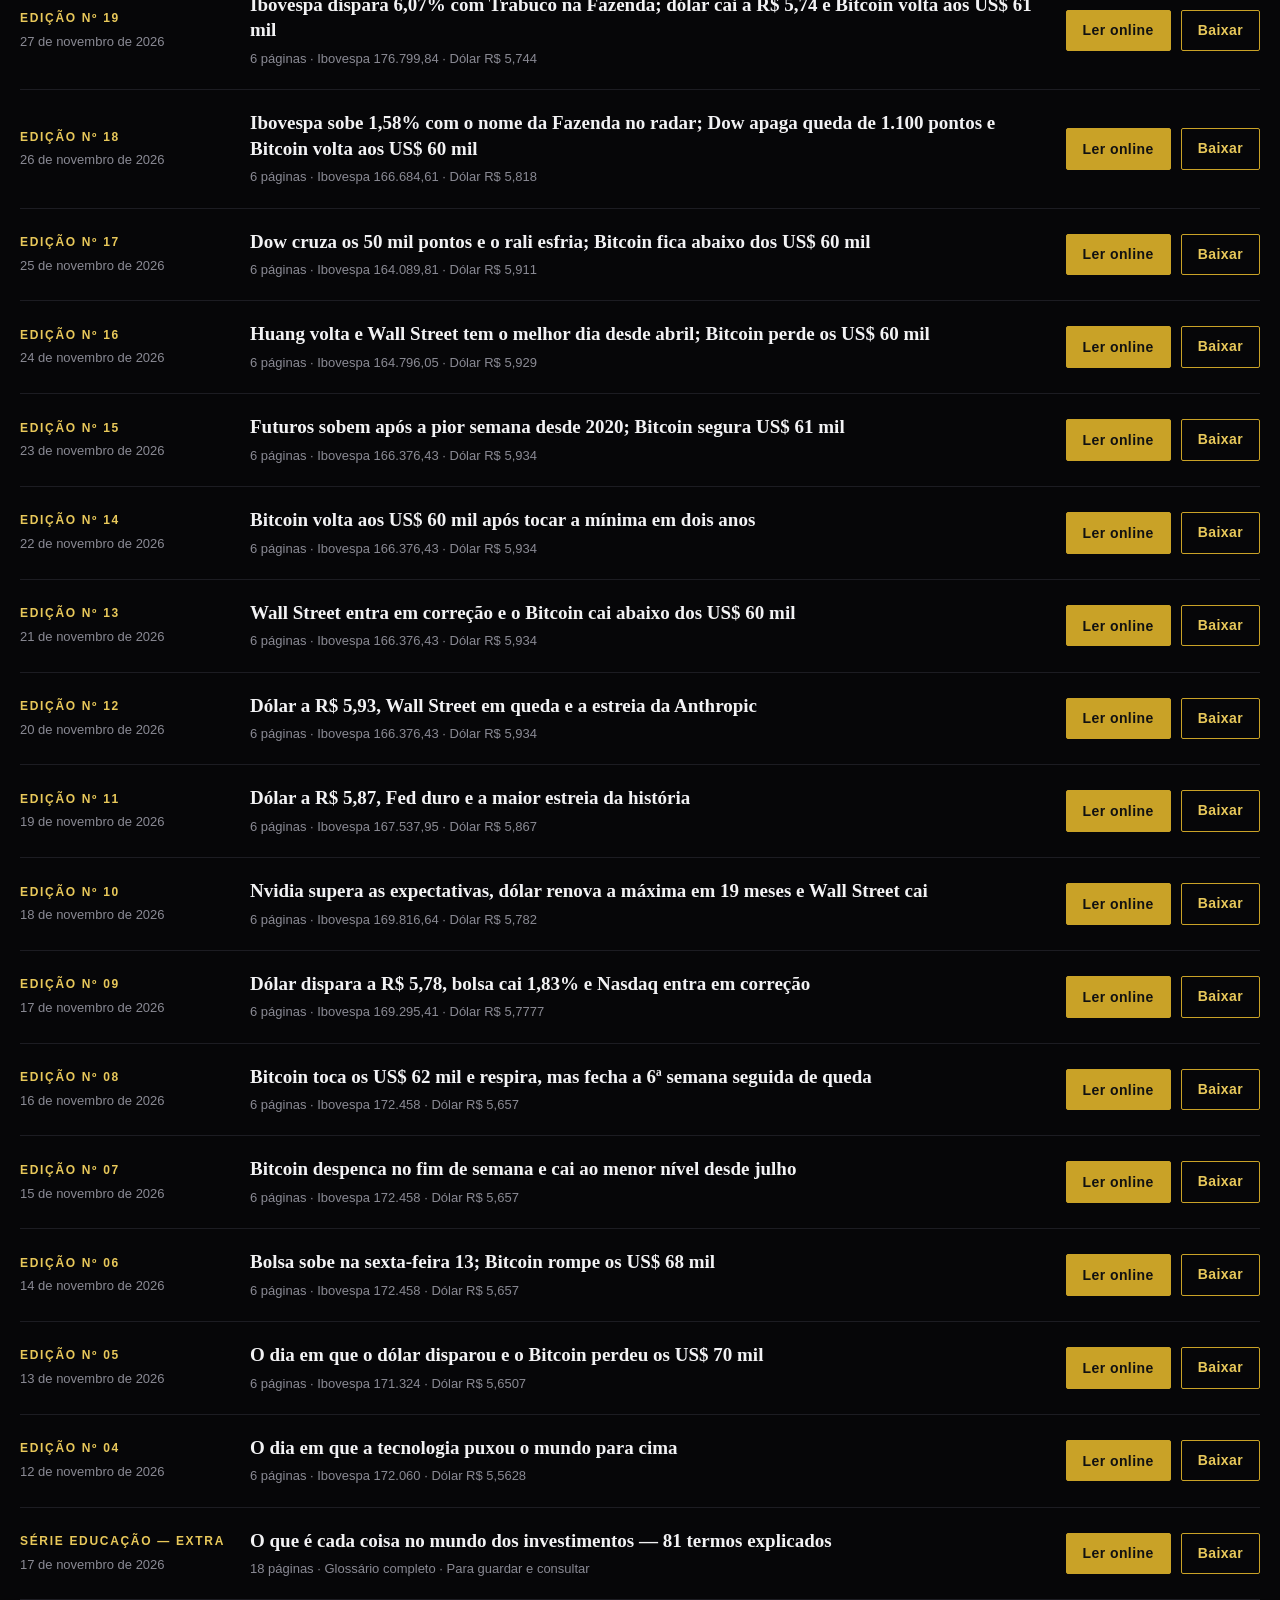
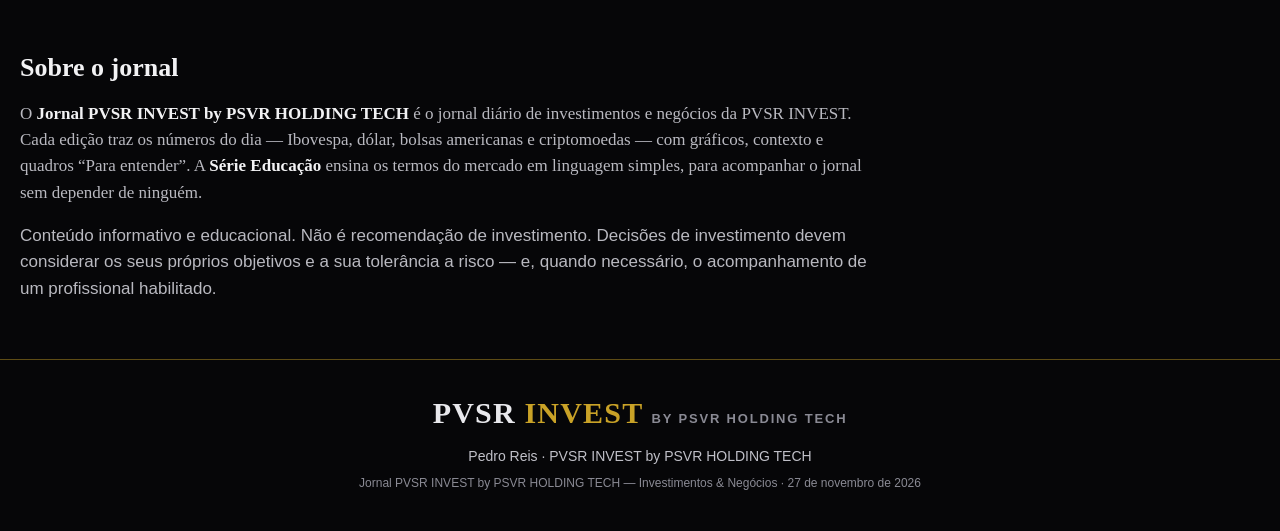
==== commit e0297df2: "Série Educação — 28 de novembro de 2026: Superávit primário" ====
--- a/index.html
+++ b/index.html
@@ -82,11 +82,11 @@
 
   <section class="educacao">
     <div class="educacao-badge">Série Educação · Hoje</div>
-    <h2>Aperto de vendidos (short squeeze): quando quem aposta na queda é obrigado a comprar</h2>
-    <p>O Bitcoin subiu aos US$ 61,7 mil na manhã desta sexta-feira e, nas últimas 24 horas, cerca de US$ 240 milhões em posições foram liquidadas nas bolsas de criptomoedas — 71% delas de quem apostava na queda. O artigo de hoje explica o que é vender a descoberto, como uma alta vira um aperto de vendidos e por que o mecanismo é automático nas criptomoedas — e a lição da GameStop em janeiro de 2021.</p>
-    <div class="educacao-meta">27 de novembro de 2026 · ~13 min de leitura · Série Educação, todos os dias</div>
+    <h2>Superávit primário: o que é, por que o mercado comemorou os R$ 52 bilhões de outubro — e o que ele não resolve sozinho</h2>
+    <p>O governo central registrou superávit primário de R$ 52,268 bilhões em outubro — o melhor outubro desde 2016 e acima dos R$ 47,55 bilhões esperados. Na mesma semana, o Ibovespa subiu 6,13% e o dólar caiu 7,07%, a maior queda semanal desde 2008. O artigo de hoje explica o que é o resultado primário, a diferença entre primário, nominal e dívida bruta — e por que a dívida segue em 82,9% do PIB.</p>
+    <div class="educacao-meta">28 de novembro de 2026 · ~13 min de leitura · Série Educação, todos os dias</div>
     <div class="hero-actions">
-      <a class="btn btn-gold" href="serie-educacao-2026-11-27.html">Ler o artigo de hoje</a>
+      <a class="btn btn-gold" href="serie-educacao-2026-11-28.html">Ler o artigo de hoje</a>
     </div>
   </section>
 
@@ -118,6 +118,14 @@
     <div class="lista">
 
       <article class="row row-extra">
+        <div class="row-id"><div class="row-num">Série Educação — 28/11</div><div class="row-date">28 de novembro de 2026</div></div>
+        <div class="row-main"><h3>Superávit primário: o que é, por que o mercado comemorou os R$ 52 bilhões de outubro — e o que ele não resolve sozinho</h3><div class="row-meta">~13 min de leitura · Série Educação, todos os dias</div></div>
+        <div class="row-actions">
+          <a class="btn btn-small btn-gold" href="serie-educacao-2026-11-28.html">Ler online</a>
+        </div>
+      </article>
+
+      <article class="row row-extra">
         <div class="row-id"><div class="row-num">Série Educação — 27/11</div><div class="row-date">27 de novembro de 2026</div></div>
         <div class="row-main"><h3>Aperto de vendidos (short squeeze): quando quem aposta na queda é obrigado a comprar</h3><div class="row-meta">~13 min de leitura · Série Educação, todos os dias</div></div>
         <div class="row-actions">
